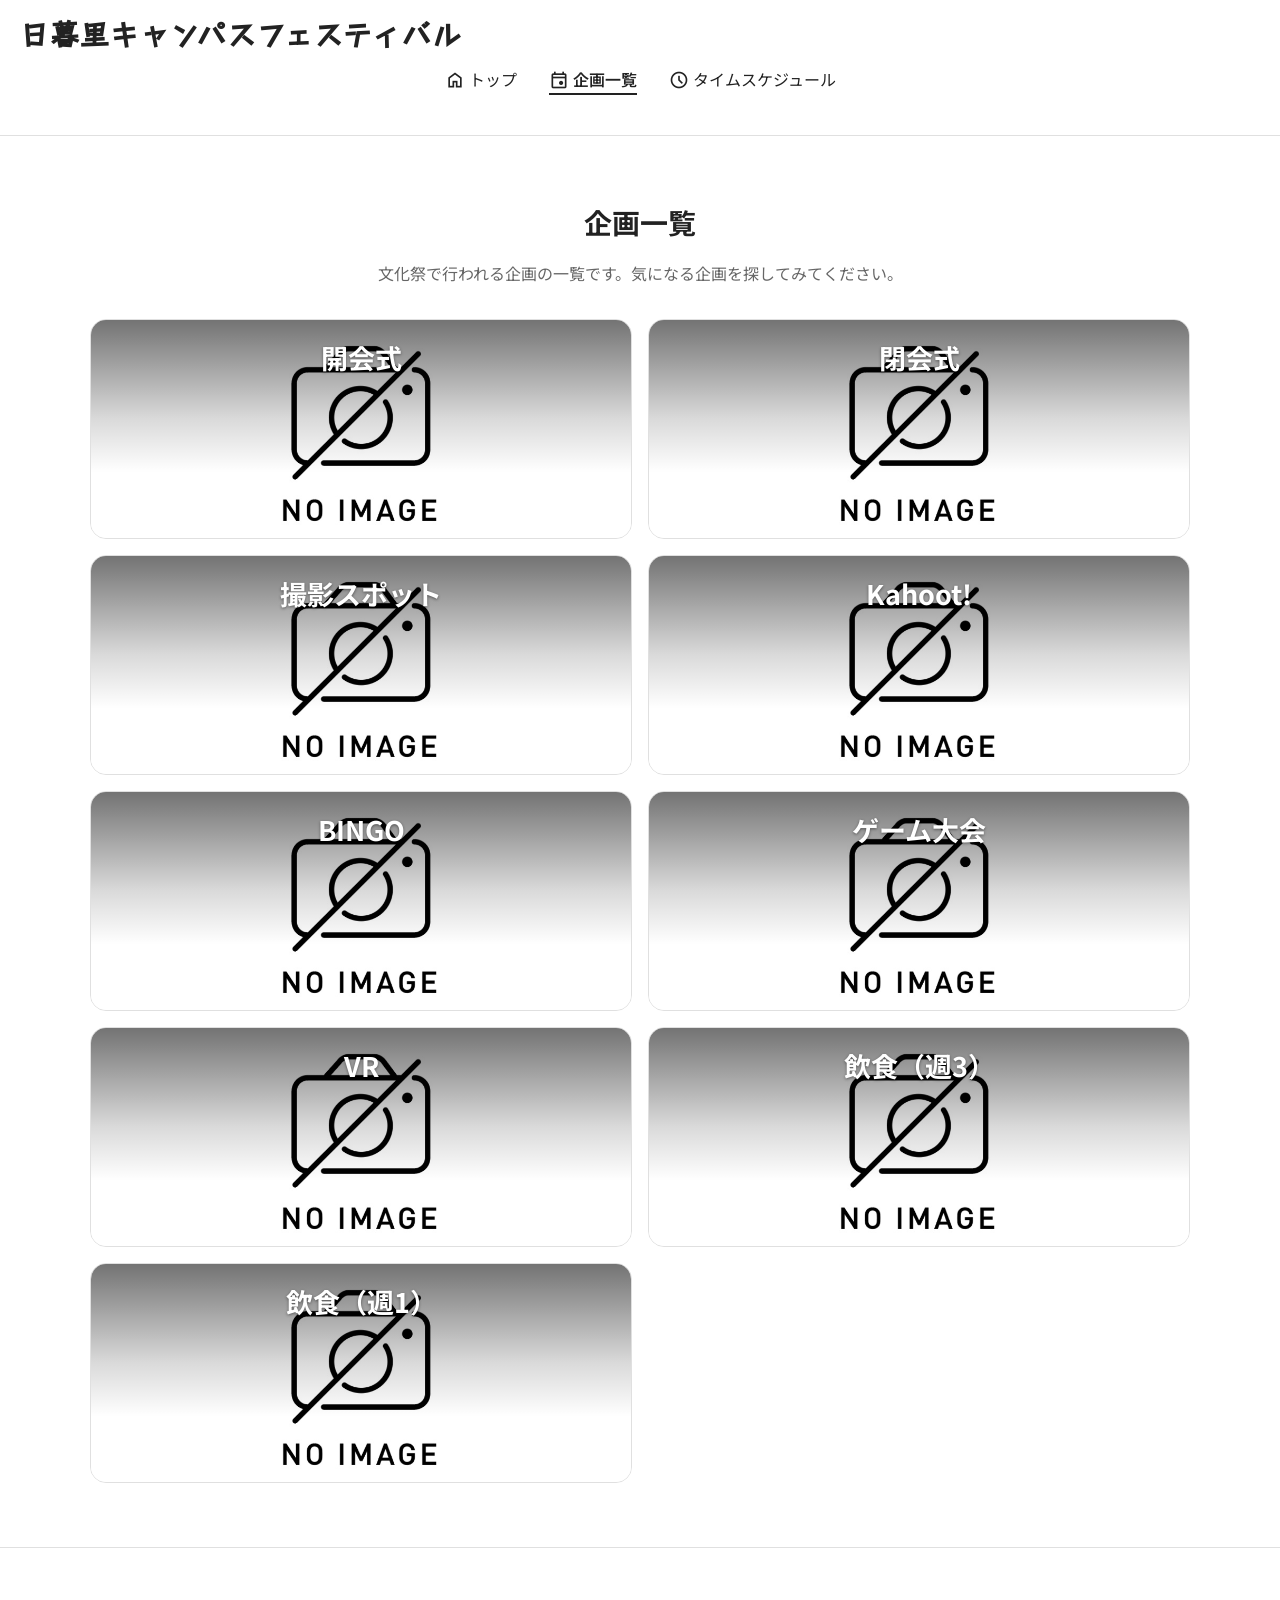
==== pages/events.html @ 0c8ac1d8 "ホーム画面の仮完成（再）" ====
<!DOCTYPE html>
<html lang="ja">
<head>
  <meta charset="UTF-8">
  <meta name="viewport" content="width=device-width, initial-scale=1.0">
  <title>企画一覧 | 日暮里キャンパスフェスティバル</title>
  <!--
    【パスについて】
    このファイルは pages/ フォルダの中にあるので、
    CSS や JS、トップページへのリンクは「ひとつ上」を指す ../ を付けます。
    例: ../css/style.css  →  フォルダを1つ上がって css/style.css を読む
  -->
  <!-- フォント（Google Fonts） -->
  <link rel="preconnect" href="https://fonts.googleapis.com">
  <link rel="preconnect" href="https://fonts.gstatic.com" crossorigin>
  <link href="https://fonts.googleapis.com/css2?family=Noto+Sans+JP:wght@100..900&family=Stick&display=swap" rel="stylesheet">
  <link href="https://fonts.googleapis.com/css2?family=Material+Symbols+Outlined:opsz,wght,FILL,GRAD@24,400,0,0&display=swap" rel="stylesheet">
  <link rel="stylesheet" href="../css/style.css">
</head>
<body>

  <!-- ========================================
       Header（各ページ共通のナビ）
       ======================================== -->
  <header class="site-header" id="header">
    <div class="container header-inner">
      <h1 class="site-title"><a href="../index.html">日暮里キャンパスフェスティバル</a></h1>

      <!--
        【ナビの書き方】
        ・pages/ 内のページ同士は「ファイル名だけ」でOK（例: timetable.html）
        ・トップへ戻るときは ../index.html
      -->
      <nav class="site-nav" aria-label="メインメニュー">
        <ul class="nav-list">
          <li>
            <a href="../index.html">
              <span class="material-symbols-outlined" aria-hidden="true">home</span>
              トップ
            </a>
          </li>
          <li>
            <a href="events.html" aria-current="page">
              <span class="material-symbols-outlined" aria-hidden="true">event</span>
              企画一覧
            </a>
          </li>
          <li>
            <a href="timetable.html">
              <span class="material-symbols-outlined" aria-hidden="true">schedule</span>
              タイムスケジュール
            </a>
          </li>
        </ul>
      </nav>
    </div>
  </header>

  <main>

    <!-- ========================================
         企画一覧ページ
         このページの内容を編集すれば一覧が更新されます
         ======================================== -->
    <section class="section events" id="events" aria-labelledby="events-heading">
      <div class="container">
        <h2 id="events-heading">企画一覧</h2>
        <p>文化祭で行われる企画の一覧です。気になる企画を探してみてください。</p>

        <!--
          ========================================
          【企画一覧の書き方（ここを編集）】
          ========================================
          1. 下の「企画カード」1つ分（<li>...</li>）をコピーする
          2. コピーしたブロックを </ul> の手前に貼り付ける
          3. 中の文字だけ書き換える

          書き換え項目の意味:
          ・企画名 …… 例: 3年A組カフェ
          ・カテゴリ …… 例: 模擬店 / 展示 / ステージ / 体験
          ・場所 …… 例: 体育館 / 1年A組教室 / 中庭
          ・紹介文 …… 1〜2行で企画の説明

          ヒント:
          ・不要な企画カードは、その <li>...</li> ごと削除してOK
          ・サンプルのまま残しても、あとから差し替えできます
          ========================================
        -->
        <ul class="event-list">

          <li>
            <a class="event-card-link" href="events/kaikaisiki.html"><article class="event-card">
              <img class="event-card-image" src="../images/kaikaisiki.jpg" alt="" aria-hidden="true">
              <div class="event-card-body">
                <h3 class="event-name">開会式</h3>
              </div>
            </article></a>
          </li>

          <li>
            <a class="event-card-link" href="events/heikaisiki.html"><article class="event-card">
              <img class="event-card-image" src="../images/heikaisiki.jpg" alt="" aria-hidden="true">
              <div class="event-card-body">
                <h3 class="event-name">閉会式</h3>
              </div>
            </article></a>
          </li>

          <li>
            <a class="event-card-link" href="events/satueisupotto.html"><article class="event-card">
              <img class="event-card-image" src="../images/satueisupotto.jpg" alt="" aria-hidden="true">
              <div class="event-card-body">
                <h3 class="event-name">撮影スポット</h3>
              </div>
            </article></a>
          </li>

          <li>
            <a class="event-card-link" href="events/kahoot.html"><article class="event-card">
              <img class="event-card-image" src="../images/kahoot.jpg" alt="" aria-hidden="true">
              <div class="event-card-body">
                <h3 class="event-name">Kahoot!</h3>
              </div>
            </article></a>
          </li>

          <li>
            <a class="event-card-link" href="events/bingo.html"><article class="event-card">
              <img class="event-card-image" src="../images/BINGO.jpg" alt="" aria-hidden="true">
              <div class="event-card-body">
                <h3 class="event-name">BINGO</h3>
              </div>
            </article></a>
          </li>

          <li>
            <a class="event-card-link" href="events/game.html"><article class="event-card">
              <img class="event-card-image" src="../images/game.jpg" alt="" aria-hidden="true">
              <div class="event-card-body">
                <h3 class="event-name">ゲーム大会</h3>
              </div>
            </article></a>
          </li>

          <li>
            <a class="event-card-link" href="events/vr.html"><article class="event-card">
              <img class="event-card-image" src="../images/VR.jpg" alt="" aria-hidden="true">
              <div class="event-card-body">
                <h3 class="event-name">VR</h3>
              </div>
            </article></a>
          </li>

          <li>
            <a class="event-card-link" href="events/food_3.html"><article class="event-card">
              <img class="event-card-image" src="../images/food_3.jpg" alt="" aria-hidden="true">
              <div class="event-card-body">
                <h3 class="event-name">飲食（週3）</h3>
              </div>
            </article></a>
          </li>

          <li>
            <a class="event-card-link" href="events/food_1.html"><article class="event-card">
              <img class="event-card-image" src="../images/food_1.jpg" alt="" aria-hidden="true">
              <div class="event-card-body">
                <h3 class="event-name">飲食（週1）</h3>
              </div>
            </article></a>
          </li>

        </ul>
      </div>
    </section>

  </main>

  <footer class="site-footer" id="footer">
    <div class="container">
    </div>
  </footer>

  <script src="../js/script.js"></script>
</body>
</html>
---- css/style.css ----
/* ========================================
   文化祭 Webサイト - スタイルシート
   -----------------------------------------
   【このファイルの読み方（超初心者向け）】

   ・HTML = 中身（見出し・文章・リスト）
   ・CSS  = 見た目と配置（色・大きさ・余白・並び方）

   よく触る場所はこの3つだけ覚えればOKです。
   1. :root …… 色や余白の「共通設定」（ここを変えると全体が変わりやすい）
   2. text-align / margin / padding …… 文字や箱の位置・余白
   3. display: flex / grid …… メニューやカードの並べ方

   【配置でよく使う言葉】
   ・text-align: left / center / right
     → 文字を左・中央・右に寄せる
   ・margin …… 箱の外側の空き
   ・padding …… 箱の内側の空き
   ・margin-inline: auto …… 左右の空きを自動にして中央寄せ
   ・gap …… flex / grid の「要素と要素の間」の空き

   【値の単位の目安】
   ・px …… 固定サイズ（例: 16px）
   ・rem …… 基本文字サイズ基準（例: 1rem ≒ 16px）。画面全体の調整に向く
   ・% …… 親要素に対する割合
   ======================================== */


/* ----------------------------------------
   カスタムプロパティ（色・余白など）
   -----------------------------------------
   【ここがテーマの司令塔】
   下の --名前: 値; を変えると、サイト全体の雰囲気をまとめて変えられます。

   例:
   ・文字色を濃くしたい → --color-text を変更
   ・余白を広くしたい   → --spacing-md や --spacing-lg を大きく
   ・コンテンツ幅を広げたい → --content-width を 1100px などに変更
   ---------------------------------------- */
:root {
  /* 色（#のあとは RGB を16進数で指定） */
  --color-text: #222222;       /* 本文・見出しの基本色 */
  --color-background: #ffffff; /* ページ全体の背景色 */
  --color-muted: #666666;      /* 補足文など、少し薄く見せたい色 */
  --color-border: #e0e0e0;     /* 線・枠線の色 */
  --color-link-hover: #4fc3f7; /* リンクにマウスを乗せたときの水色 */

  /* アンビエント・グラデーション（Access 背景）
     原色はアクセント。実際の背景は白寄せで可読性を優先 */
  --grad-blue: #2563eb;
  --grad-cyan: #06b6d4;
  --grad-violet: #8b5cf6;
  /* soft 系は原色を白に混ぜた色（約20%相当＝以前の約2倍の濃さ） */
  --grad-soft-blue: #c9d9fb;   /* blue 寄り */
  --grad-soft-cyan: #c2eef6;   /* cyan 寄り */
  --grad-soft-violet: #d9ccfb; /* violet 寄り */
  --grad-soft-white: #f4f7fb;
  --ambient-duration: 18s;     /* 1周の目安（15〜20秒） */
  /* Access / 企画一覧見出し帯で共通の流れるグラデ */
  --ambient-gradient-image: linear-gradient(
    125deg,
    var(--grad-soft-blue) 0%,
    var(--grad-soft-white) 18%,
    var(--grad-soft-cyan) 36%,
    var(--grad-soft-white) 52%,
    var(--grad-soft-violet) 70%,
    var(--grad-soft-white) 86%,
    var(--grad-soft-blue) 100%
  );

  /* 余白・レイアウト（小さい → 大きい） */
  --spacing-xs: 0.5rem;  /* ごく狭い隙間 */
  --spacing-sm: 1rem;    /* 小さめの余白 */
  --spacing-md: 2rem;    /* 普通の余白 */
  --spacing-lg: 4rem;    /* セクション同士など大きめの余白 */
  --content-width: 960px; /* 本文エリアの最大幅 */
}


/* ----------------------------------------
   ベーススタイル
   ページ全体の基本設定
   ---------------------------------------- */

/*
  box-sizing: border-box
  → width / height の計算に padding と border を含める設定。
    初心者のうちは「このままでOK」で大丈夫です。
*/
*,
*::before,
*::after {
  box-sizing: border-box;
}

body {
  margin: 0; /* ブラウザ標準の外側余白を消す */
  font-family: "Noto Sans JP", sans-serif; /* Google Fonts で読み込み */
  font-size: 16px;         /* 基本の文字サイズ */
  line-height: 1.6;        /* 行間。大きくすると読みやすい */
  color: var(--color-text);
  background-color: #ffffff;
  min-height: 100vh;
  overflow-x: clip; /* 横スクロール防止（3Dカルーセルのはみ出し対策） */
}

html {
  overflow-x: clip;
}

img {
  max-width: 100%; /* 画像が画面からはみ出さないようにする */
  height: auto;
  display: block;
}

a {
  color: inherit; /* リンク色を周囲の文字色に合わせる */
}

/* リンクにマウスを乗せたとき → 水色に変色 */
a:hover {
  color: var(--color-link-hover);
}


/* ----------------------------------------
   レイアウト共通
   コンテナ・セクションの土台
   -----------------------------------------
   【文字や箱を中央に置きたいとき】
   ・文字だけ中央 → text-align: center;
   ・箱そのものを中央 → margin-inline: auto;（.container がこの方式）
   ---------------------------------------- */

/*
  .container
  → 中身を左右中央にまとめ、読みやすい幅にする共通ラッパー。
    HTML側では <div class="container"> ... </div> で使います。
*/
.container {
  /* 画面幅が狭いときは左右に余白、広いときは最大幅までに制限 */
  width: min(100% - 2rem, var(--content-width));
  margin-inline: auto; /* 左右自動余白 = 水平方向の中央寄せ */
}

/*
  .section
  → Hero / Events / Access など、ページのまとまりごとの上下余白。
    余白を広げたい → padding-block を大きくする
    余白を狭めたい → var(--spacing-md) などに変える
*/
.section {
  padding-block: var(--spacing-lg); /* 上下の内側余白 */
}

/* セクション見出し */
.section h2 {
  margin-top: 0;
  margin-bottom: var(--spacing-sm); /* 見出しと本文の間 */
  font-size: 1.5rem;
  /* 中央寄せしたい場合の例（必要なら下のコメントを外す）:
  text-align: center;
  */
}

/* セクション本文 */
.section p {
  margin: 0;
  color: var(--color-muted);
  /* 中央寄せしたい場合の例:
  text-align: center;
  */
}


/* ----------------------------------------
   Header / ナビ（タブ）
   -----------------------------------------
   【Flexbox（フレックスボックス）超入門】
   display: flex にすると、中の要素を横並びなどで自在に配置できます。

   よく使う指定:
   ・justify-content …… 横方向の並べ方
     - flex-start     : 左寄せ
     - center         : 中央
     - space-between  : 両端に分けて配置（今のヘッダー）
     - flex-end       : 右寄せ
   ・align-items …… 縦方向の揃え
     - stretch（初期） / center / flex-start / flex-end
   ・gap …… 要素同士の間隔
   ・flex-wrap: wrap …… 画面が狭いとき折り返す
   ---------------------------------------- */
.site-header {
  /* 枠に隠れないよう上へ余白、背景も下へ伸ばす */
  padding-top: 4mm;
  padding-left: 4mm;
  padding-right: 4mm;
  padding-bottom: calc(var(--spacing-sm) + 6mm);
  border-bottom: 1px solid var(--color-border);
  background-color: #ffffff;
  font-family: "Noto Sans JP", sans-serif;
}

/*
  .header-inner
  → サイト名はできるだけ左上、ナビは中央
*/
.site-header > .container.header-inner {
  /* 通常の container 中央寄せを解除して左端まで使う */
  width: 100%;
  max-width: none;
  margin-inline: 0;
  padding-inline: 0.25rem;
}

.header-inner {
  display: flex;
  flex-direction: column; /* 上にタイトル、下にナビ */
  flex-wrap: wrap;
  align-items: stretch;
  justify-content: flex-start;
  gap: var(--spacing-sm);
  text-align: left;
}

.site-title {
  margin: 0;
  font-size: 1.875rem; /* 元の 1.25rem の約1.5倍 */
  text-align: left;
  align-self: flex-start; /* できるだけ左上 */
  line-height: 1.2;
  font-family: "Stick", "Noto Sans JP", sans-serif;
}

/* サイト名（リンクなし） */
.site-title a {
  text-decoration: none;
}

/* 今見ているページのナビ（目印） */
.nav-list a[aria-current="page"] {
  border-bottom-color: var(--color-text);
  font-weight: 600;
  
}

/*
  .nav-list
  → メニュー項目を横一列に並べる。
    間隔を広げたい → gap を大きく
    中央にまとめたい → justify-content: center; を追加
*/
.site-nav {
  align-self: center; /* ナビは中央のまま */
  width: 100%;
}

.nav-list {
  display: flex;
  flex-wrap: wrap;
  justify-content: center; /* トップ・企画一覧などを中央に */
  gap: var(--spacing-md); /* メニュー同士の間隔（約2倍） */
  margin: 0;
  padding: 0;
  list-style: none; /* 箇条書きの点（・）を消す */
}

.nav-list a {
  display: inline-flex;
  align-items: center;
  gap: 0.25rem; /* アイコンと文字の間 */
  text-decoration: none;
  border-bottom: 2px solid transparent; /* ホバー用の下線スペースを確保 */
}

/* Material Symbols（ナビ横のアイコン） */
.nav-list .material-symbols-outlined {
  font-size: 1.25em;
  font-variation-settings: "FILL" 0, "wght" 400, "GRAD" 0, "opsz" 24;
  line-height: 1;
}

/* マウスを乗せたときの目印（文字・アイコン・下線を水色に） */
.nav-list a:hover {
  color: var(--color-link-hover);
  border-bottom-color: var(--color-link-hover);
}


/* ----------------------------------------
   Hero
   -----------------------------------------
   【よくあるカスタム例】
   ・背景色を付ける     → background-color: #f5f5f5;
   ・文字を中央寄せ     → text-align: center;
   ・上下の余白を変える → padding-block: 6rem;
   ・背景画像を入れる例:
     background-image: url("../images/hero.jpg");
     background-size: cover;
     background-position: center;
   ---------------------------------------- */
.hero {
  text-align: center; /* Topic など見出し・本文を中央揃え */
}


/* ----------------------------------------
   News
   ---------------------------------------- */
.news {
  /* お知らせリストのスタイルは今後追加 */
}


/* ----------------------------------------
   About
   ---------------------------------------- */
.about {
  /* 概要・テーマ紹介のスタイルは今後追加 */
}


/* ----------------------------------------
   企画一覧 / イベント欄（events）
   -----------------------------------------
   HTML の .event-list 内の <li> をコピーすれば件数を増やせます。

   【Grid（グリッド）超入門】
   display: grid は「カードをマス目状に並べる」のが得意です。

   よく使う指定:
   ・gap …… カード同士の間隔
   ・grid-template-columns …… 列の作り方
     例1) 1列のまま:     今の設定（指定なし = 1列）
     例2) 2列にする:     grid-template-columns: 1fr 1fr;
     例3) 自動で列増減:
       grid-template-columns: repeat(auto-fit, minmax(240px, 1fr));
       （画面が広いと複数列、狭いと1列）

   ※ 1fr は「残りスペースを等分する」単位です。
   ---------------------------------------- */
.events {
  text-align: center;
}

/*
  トップ（カルーセルあり）:
  ヘッダー下〜写真上の白背景の中心に「企画一覧」を置く
*/
.events:has(.event-carousel) {
  padding-top: 0;
}

.events .event-carousel {
  margin-top: 0;
}

/* カルーセル用コンテナを画面幅いっぱいに（100vw は使わない） */
.events > .container:has(> .event-carousel) {
  width: 100%;
  max-width: none;
  margin-inline: 0;
  padding-inline: 0;
}

/* ----------------------------------------
   企画一覧見出し帯
   ・白四角の左右端に、横に伸ばした斜め三角形
   ・色は Access と同じアンビエント・グラデーション
   ---------------------------------------- */
.events-heading-band {
  position: relative;
  isolation: isolate;
  overflow: hidden;
  padding-block: var(--spacing-md); /* 文字拡大に合わせて余白を抑制 */
  text-align: center;
  background-color: #ffffff;
}

.events-heading-band h2 {
  position: relative;
  z-index: 1;
  margin: 0;
  font-size: 2.25rem; /* 3rem の 0.75 倍（余白は維持） */
  line-height: 1.2;
  font-family: "Stick", "Noto Sans JP", sans-serif;
}

/* 左右の斜め三角形（横方向に長め） */
.events-heading-band::before,
.events-heading-band::after {
  content: "";
  position: absolute;
  top: 0;
  bottom: 0;
  width: min(52vw, 460px); /* 横に伸ばした三角形の幅 */
  z-index: 0;
  pointer-events: none;
  background-color: var(--grad-soft-white);
  background-image: var(--ambient-gradient-image);
  background-size: 280% 280%;
  background-repeat: no-repeat;
  animation: ambient-gradient-flow var(--ambient-duration) ease infinite;
}

/* 左: 上辺が長く、右下へ斜めに落ちる三角形 */
.events-heading-band::before {
  left: 0;
  clip-path: polygon(0 0, 100% 0, 0 100%);
}

/* 右: 左右対称 */
.events-heading-band::after {
  right: 0;
  clip-path: polygon(100% 0, 0 0, 100% 100%);
}

.event-list {
  margin: var(--spacing-md) 0 0; /* 上に余白 / 左右下は 0 */
  padding: 0;
  list-style: none;
  display: grid;
  gap: var(--spacing-sm); /* カードとカードの間 */
}

/* 企画一覧ページのみ横2列（カルーセル内の .event-list は除外） */
.events > .container > .event-list {
  grid-template-columns: 1fr 1fr;
}

/* ----------------------------------------
   イベント・カルーセル（トップ用）※仮実装
   ・正面の後ろを中心にした円型 3D 配置
   ・7秒に1回、円を回転して次の企画を正面へ
   ・正面カードは is-active で拡大
   ・背景は images/class.jpg
   ---------------------------------------- */
.event-carousel {
  --carousel-card: 330px; /* 正方形を1.5倍（元220px） */
  position: relative;
  /* 親を全幅化したうえで 100% にする（100vw だとスクロールバー分はみ出す） */
  width: 100%;
  max-width: 100%;
  height: min(600px, 95vw);
  perspective: 1800px;
  perspective-origin: 50% 45%;
  overflow: hidden;
  display: flex;
  align-items: center;
  justify-content: center;
  isolation: isolate;
  touch-action: pan-y;
  user-select: none;

  /* カルーセル領域の背景写真 */
  background-color: var(--grad-soft-white);
  background-image: url("../images/class.jpg");
  background-size: cover;
  background-position: center;
  background-repeat: no-repeat;
}

/*
  薄いグレー系グラデーション（写真の上）
  ・少しだけ落ち着かせつつ、カードの視認性も確保
*/
.event-carousel::before {
  content: "";
  position: absolute;
  inset: 0;
  z-index: 0;
  pointer-events: none;
  background: linear-gradient(
    160deg,
    rgba(100, 116, 139, 0.22) 0%,
    rgba(148, 163, 184, 0.12) 40%,
    rgba(71, 85, 105, 0.2) 100%
  );
}

.event-carousel > * {
  position: relative;
  z-index: 1;
}

.event-carousel .event-list {
  position: relative;
  width: var(--carousel-card);
  height: var(--carousel-card);
  margin: 0;
  padding: 0;
  list-style: none;
  transform-style: preserve-3d;
  transform: translateZ(0);
}

.event-carousel .event-list > li {
  position: absolute;
  top: 0;
  left: 0;
  width: var(--carousel-card);
  height: var(--carousel-card);
  margin: 0;
  transform-style: preserve-3d;
  -webkit-backface-visibility: hidden;
  backface-visibility: hidden;
}

.event-carousel .event-card-link {
  display: block;
  width: 100%;
  height: 100%;
  -webkit-backface-visibility: hidden;
  backface-visibility: hidden;
}

.event-carousel .event-card {
  box-sizing: border-box;
  position: relative;
  width: 100%;
  height: 100%;
  aspect-ratio: 1 / 1;
  display: flex;
  flex-direction: column;
  justify-content: flex-start;
  align-items: stretch;
  text-align: center;
  overflow: hidden;
  border: none;
  border-radius: 16px;
  background-color: #ffffff;
  transition: transform 0.35s ease, box-shadow 0.35s ease;
  transform-origin: center center;
  -webkit-backface-visibility: hidden;
  backface-visibility: hidden;
  padding: 0;
  /* 背景写真の上でも輪郭が分かるよう、影を強めに */
  box-shadow:
    0 4px 8px rgba(0, 0, 0, 0.18),
    0 14px 36px rgba(0, 0, 0, 0.32),
    0 0 0 1px rgba(0, 0, 0, 0.08);
}

/* 正面カード */
.event-carousel .event-card.is-active {
  transform: scale(1.28);
  z-index: 2;
  box-shadow:
    0 8px 16px rgba(0, 0, 0, 0.22),
    0 24px 56px rgba(0, 0, 0, 0.4),
    0 0 0 1px rgba(0, 0, 0, 0.1);
}

.event-carousel .event-meta {
  justify-content: center;
}

@media (max-width: 767px) {
  .event-carousel {
    --carousel-card: 240px; /* 元160pxの1.5倍 */
    height: min(480px, 95vw);
    perspective: 1200px;
  }
}

/* 企画カードへのリンク（一覧・カルーセル共通） */
.event-card-link {
  display: block;
  color: inherit;
  text-decoration: none;
}

.event-card-link:hover .event-card {
  box-shadow: 0 8px 24px rgba(0, 0, 0, 0.16);
}

.event-card-link:hover {
  color: inherit; /* リンク全体の水色化を防ぐ */
}

/* 企画詳細ページ */
.event-detail {
  text-align: left;
}

.event-detail-back {
  margin: 0 0 var(--spacing-sm);
}

.event-detail-back a {
  text-decoration: underline;
}

.event-detail-place {
  margin: 0 0 var(--spacing-md);
  color: var(--color-muted);
}

/* 画像（左）+ 説明（右） */
.event-detail-main {
  display: flex;
  flex-wrap: wrap;
  align-items: flex-start;
  gap: var(--spacing-md);
}

.event-detail-image {
  flex: 0 0 auto;
  width: min(100%, 360px);
  aspect-ratio: 1 / 1;
  object-fit: cover;
  border-radius: 16px;
  margin: 0;
}

.event-detail-body {
  flex: 1 1 240px;
  min-width: 0;
}

.event-detail-body p {
  margin: 0 0 var(--spacing-sm);
  color: var(--color-text);
}

@media (max-width: 767px) {
  .event-detail-main {
    flex-direction: column;
  }

  .event-detail-image {
    width: min(100%, 520px);
  }
}

/* 企画カード1件分 */
.event-card {
  position: relative;
  overflow: hidden;
  padding: 0;
  border: 1px solid var(--color-border);
  border-radius: 16px; /* 角を丸く */
  min-height: 220px;
  display: flex;
  flex-direction: column;
  justify-content: flex-start; /* 文字は上から */
}

/* カード全面の画像 */
.event-card-image {
  position: absolute;
  inset: 0;
  width: 100%;
  height: 100%;
  object-fit: cover;
  display: block;
  z-index: 0;
}

/* 画像の上に薄いグラデーション（文字の可読性用） */
.event-card::after {
  content: "";
  position: absolute;
  inset: 0;
  z-index: 1;
  pointer-events: none;
  background: linear-gradient(
    to bottom,
    rgba(0, 0, 0, 0.55) 0%,
    rgba(0, 0, 0, 0.15) 45%,
    rgba(0, 0, 0, 0) 70%
  );
}

/* 企画名・場所（画像の上・上部） */
.event-card-body {
  position: relative;
  z-index: 2;
  padding: var(--spacing-sm);
  color: #ffffff;
  text-shadow: 0 1px 3px rgba(0, 0, 0, 0.45);
}

.event-name {
  margin: 0 0 var(--spacing-xs);
  font-size: 1.6875rem; /* 元の1.5倍 */
  color: inherit;
}

/*
  カテゴリと場所を横並びにする（Flex）
  ・縦並びにしたい → flex-direction: column;
  ・右寄せしたい   → justify-content: flex-end;
*/
.event-meta {
  margin: 0 0 var(--spacing-xs);
  display: flex;
  flex-wrap: wrap;
  gap: var(--spacing-sm);
  font-size: 1.3125rem; /* 元の1.5倍（場所・カテゴリ） */
  color: inherit;
}

.event-card-body .event-meta {
  color: inherit;
}

.event-desc {
  margin: 0;
}


/* ----------------------------------------
   タイムスケジュール（timetable）
   -----------------------------------------
   HTML の表（.timetable-table）内を編集すれば内容が変わります。

   【表の文字配置】
   ・text-align: left / center / right …… セル内の左右位置
   ・vertical-align: top / middle / bottom …… セル内の上下位置
   ---------------------------------------- */
.timetable {
  /* スケジュール全体の装飾は今後追加 */
}

.timetable-day {
  margin: var(--spacing-md) 0 var(--spacing-sm);
  font-size: 1.125rem;
}

/* 画面が狭くても表を横スクロールできるようにする */
.table-wrap {
  overflow-x: auto;
}

.timetable-table {
  width: 100%;
  border-collapse: collapse; /* セルの枠線を重ねてきれいに見せる */
  min-width: 480px; /* 狭い画面でも列がつぶれにくくする */
}

.timetable-table th,
.timetable-table td {
  padding: var(--spacing-xs) var(--spacing-sm);
  border: 1px solid var(--color-border);
  text-align: left;      /* 左右: 左寄せ（center / right に変更可） */
  vertical-align: top;   /* 上下: 上寄せ（middle などに変更可） */
}

.timetable-table th {
  background-color: #ffffff;
  font-weight: 600;
}


/* ----------------------------------------
   Access
   ・青・水色・紫のアンビエント・グラデーション背景
   ---------------------------------------- */
.access {
  position: relative;
  isolation: isolate;
  overflow: hidden;
  text-align: center;
  font-family: "Noto Sans JP", sans-serif;

  background-color: var(--grad-soft-white);
  background-image: var(--ambient-gradient-image);
  background-size: 280% 280%;
  background-repeat: no-repeat;
  animation: ambient-gradient-flow var(--ambient-duration) ease infinite;
}

/* 文字・地図の視認性用の薄い白ベール */
.access::before {
  content: "";
  position: absolute;
  inset: 0;
  z-index: 0;
  pointer-events: none;
  background: linear-gradient(
    to bottom,
    rgba(255, 255, 255, 0.22),
    rgba(255, 255, 255, 0.1) 40%,
    rgba(255, 255, 255, 0.22)
  );
}

.access > * {
  position: relative;
  z-index: 1;
}

@keyframes ambient-gradient-flow {
  0% {
    background-position: 0% 40%;
  }
  50% {
    background-position: 100% 60%;
  }
  100% {
    background-position: 0% 40%;
  }
}

@media (prefers-reduced-motion: reduce) {
  .access,
  .events-heading-band::before,
  .events-heading-band::after {
    animation: none;
    background-position: 40% 50%;
  }
}

.access .access-name {
  margin: 0 0 0.25rem;
  font-weight: 700;
  color: var(--color-text);
}

.access-address,
.access-transit {
  margin: 0;
  color: var(--color-muted);
}

.access-transit {
  margin-top: 0.25rem;
}

.access-map {
  margin-top: var(--spacing-md);
  overflow: hidden;
  border-radius: 12px;
  border: 1px solid var(--color-border);
}

.access-map iframe {
  display: block;
  width: 100%;
  max-width: 100%;
}


/* ----------------------------------------
   FAQ
   ---------------------------------------- */
.faq {
  /* アコーディオン等のスタイルは今後追加 */
}


/* ----------------------------------------
   Footer
   -----------------------------------------
   文字を中央にしたい例:
   .site-footer { text-align: center; }
   ---------------------------------------- */
.site-footer {
  padding-block: var(--spacing-md);
  border-top: 1px solid var(--color-border);
  font-size: 0.875rem;
  color: var(--color-muted);
}

.site-footer p {
  margin: 0;
}


/* ----------------------------------------
   レスポンシブ
   -----------------------------------------
   【@media の考え方】
   「画面幅が◯px以上のときだけ、中のCSSを追加で適用する」仕組みです。

   例:
   ・スマホ向けを基本にして書く
   ・タブレット以上で見出しを大きくする  → 下の 768px
   ・PCでコンテンツ幅を広げる            → 下の 1024px

   自分で追加するときの型:
   @media (min-width: 768px) {
     .hero { text-align: center; }
   }
   ---------------------------------------- */

/* タブレット以上 */
@media (min-width: 768px) {
  .section h2 {
    font-size: 1.75rem;
  }

  .events-heading-band h2 {
    font-size: 2.625rem; /* 3.5rem の 0.75 倍（余白は維持） */
  }
}

/* デスクトップ以上 */
@media (min-width: 1024px) {
  :root {
    --content-width: 1100px; /* PCでは本文エリアを少し広く */
  }
}
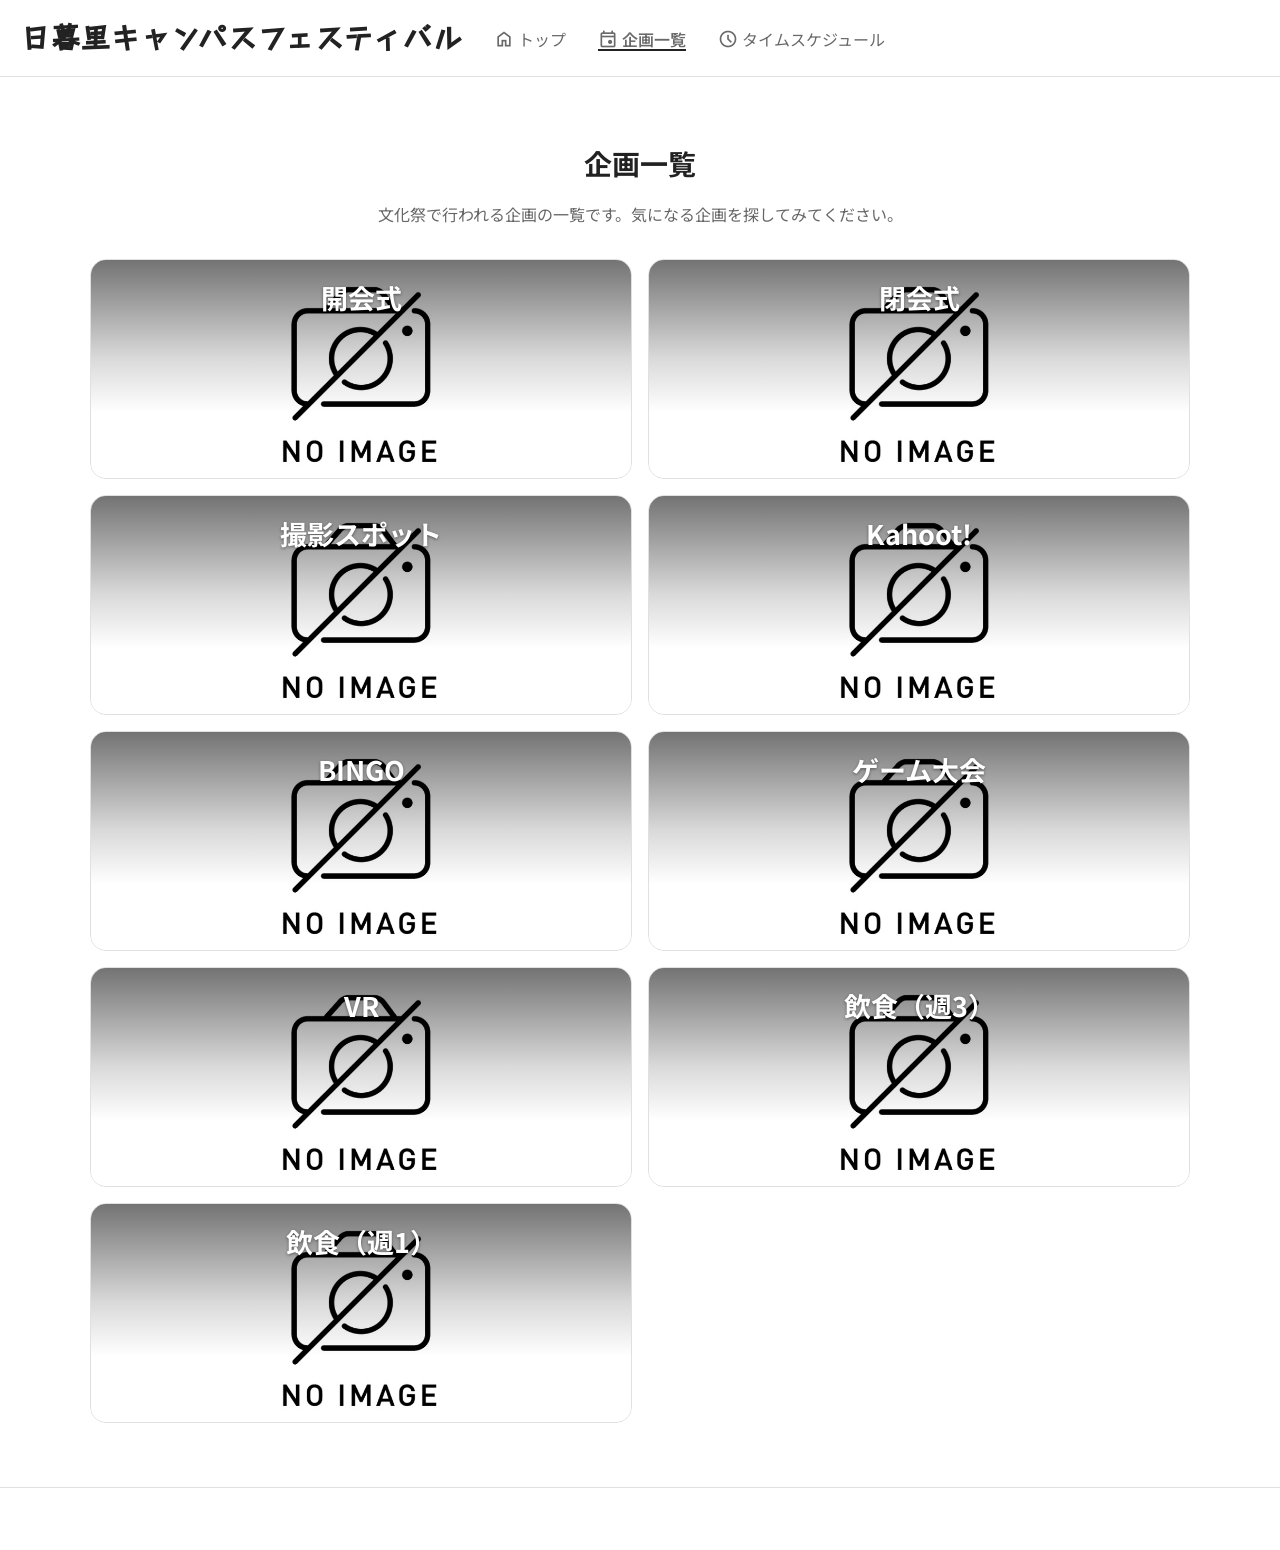
==== commit 500c0091: "ホーム画面のアニメーション" ====
--- a/pages/events.html
+++ b/pages/events.html
@@ -13,7 +13,7 @@
   <!-- フォント（Google Fonts） -->
   <link rel="preconnect" href="https://fonts.googleapis.com">
   <link rel="preconnect" href="https://fonts.gstatic.com" crossorigin>
-  <link href="https://fonts.googleapis.com/css2?family=Noto+Sans+JP:wght@100..900&family=Stick&display=swap" rel="stylesheet">
+  <link href="https://fonts.googleapis.com/css2?family=Noto+Sans+JP:wght@400;700&family=Stick&display=swap" rel="stylesheet">
   <link href="https://fonts.googleapis.com/css2?family=Material+Symbols+Outlined:opsz,wght,FILL,GRAD@24,400,0,0&display=swap" rel="stylesheet">
   <link rel="stylesheet" href="../css/style.css">
 </head>
--- a/css/style.css
+++ b/css/style.css
@@ -102,6 +102,8 @@
   background-color: #ffffff;
   min-height: 100vh;
   overflow-x: clip; /* 横スクロール防止（3Dカルーセルのはみ出し対策） */
+  /* 固定ヘッダー分の上余白（JS で実測値を入れる） */
+  padding-top: var(--header-offset, 5rem);
 }
 
 html {
@@ -192,19 +194,34 @@
    ・flex-wrap: wrap …… 画面が狭いとき折り返す
    ---------------------------------------- */
 .site-header {
-  /* 枠に隠れないよう上へ余白、背景も下へ伸ばす */
-  padding-top: 4mm;
-  padding-left: 4mm;
-  padding-right: 4mm;
-  padding-bottom: calc(var(--spacing-sm) + 6mm);
+  /* 縦スクロールしても常に上部に表示 */
+  position: fixed;
+  top: 0;
+  left: 0;
+  right: 0;
+  z-index: 100;
+  display: flex;
+  align-items: center;
+  padding-block: 1.3rem;
+  padding-inline: 1rem;
   border-bottom: 1px solid var(--color-border);
   background-color: #ffffff;
   font-family: "Noto Sans JP", sans-serif;
+  transition: background-color 0.25s ease, border-bottom-color 0.25s ease, backdrop-filter 0.25s ease;
+}
+
+/* スクロール中: 背景だけ少し透過（文字はそのまま読める） */
+.site-header.is-scrolled {
+  background-color: rgba(255, 255, 255, 0.72);
+  border-bottom-color: rgba(224, 224, 224, 0.65);
+  backdrop-filter: blur(8px);
+  -webkit-backdrop-filter: blur(8px);
 }
 
 /*
   .header-inner
-  → サイト名はできるだけ左上、ナビは中央
+  → 狭い画面: 上にタイトル・下にナビ
+  → 広い画面: タイトルの右にナビを横並び
 */
 .site-header > .container.header-inner {
   /* 通常の container 中央寄せを解除して左端まで使う */
@@ -216,51 +233,56 @@
 
 .header-inner {
   display: flex;
-  flex-direction: column; /* 上にタイトル、下にナビ */
+  flex-direction: column; /* スマホ（狭いとき）は縦 */
   flex-wrap: wrap;
-  align-items: stretch;
+  align-items: flex-start; /* 横方向は左寄せのまま */
   justify-content: flex-start;
-  gap: var(--spacing-sm);
+  gap: 0.5rem;
   text-align: left;
+  width: 100%;
 }
 
 .site-title {
   margin: 0;
   font-size: 1.875rem; /* 元の 1.25rem の約1.5倍 */
   text-align: left;
-  align-self: flex-start; /* できるだけ左上 */
-  line-height: 1.2;
+  flex-shrink: 0;
+  line-height: 1;
+  display: flex;
+  align-items: center;
   font-family: "Stick", "Noto Sans JP", sans-serif;
 }
 
 /* サイト名（リンクなし） */
 .site-title a {
   text-decoration: none;
+  line-height: 1;
+  display: inline-flex;
+  align-items: center;
 }
 
 /* 今見ているページのナビ（目印） */
 .nav-list a[aria-current="page"] {
   border-bottom-color: var(--color-text);
   font-weight: 600;
-  
 }
 
 /*
   .nav-list
   → メニュー項目を横一列に並べる。
-    間隔を広げたい → gap を大きく
-    中央にまとめたい → justify-content: center; を追加
 */
 .site-nav {
-  align-self: center; /* ナビは中央のまま */
   width: 100%;
+  display: flex;
+  align-items: center;
 }
 
 .nav-list {
   display: flex;
   flex-wrap: wrap;
-  justify-content: center; /* トップ・企画一覧などを中央に */
-  gap: var(--spacing-md); /* メニュー同士の間隔（約2倍） */
+  justify-content: flex-start;
+  align-items: center;
+  gap: var(--spacing-sm);
   margin: 0;
   padding: 0;
   list-style: none; /* 箇条書きの点（・）を消す */
@@ -272,6 +294,8 @@
   gap: 0.25rem; /* アイコンと文字の間 */
   text-decoration: none;
   border-bottom: 2px solid transparent; /* ホバー用の下線スペースを確保 */
+  line-height: 1;
+  color: #696969; /* dimgray（アイコン・文字） */
 }
 
 /* Material Symbols（ナビ横のアイコン） */
@@ -279,6 +303,31 @@
   font-size: 1.25em;
   font-variation-settings: "FILL" 0, "wght" 400, "GRAD" 0, "opsz" 24;
   line-height: 1;
+}
+
+/* タブレット以上: タイトルの右にナビ（横は左寄せ、下端をタイトル文字に合わせる） */
+@media (min-width: 768px) {
+  .header-inner {
+    flex-direction: row;
+    flex-wrap: nowrap;
+    align-items: baseline; /* タイトル文字の下（ベースライン）にナビを合わせる */
+    justify-content: flex-start; /* 横方向は元どおり左から */
+    gap: var(--spacing-md);
+  }
+
+  .site-nav {
+    width: auto;
+  }
+
+  .nav-list {
+    gap: var(--spacing-md);
+  }
+
+  .nav-list a {
+    /* 下線スペース分だけ見た目が浮くのを抑える */
+    padding-bottom: 0;
+    border-bottom-width: 2px;
+  }
 }
 
 /* マウスを乗せたときの目印（文字・アイコン・下線を水色に） */
@@ -345,75 +394,201 @@
 }
 
 /*
-  トップ（カルーセルあり）:
-  ヘッダー下〜写真上の白背景の中心に「企画一覧」を置く
+  トップ（見出し＋カルーセル一体）:
+  セクション上余白は舞台側で制御
 */
-.events:has(.event-carousel) {
+.events:has(.events-stage) {
   padding-top: 0;
-}
-
-.events .event-carousel {
-  margin-top: 0;
-}
-
-/* カルーセル用コンテナを画面幅いっぱいに（100vw は使わない） */
-.events > .container:has(> .event-carousel) {
-  width: 100%;
-  max-width: none;
-  margin-inline: 0;
-  padding-inline: 0;
-}
-
-/* ----------------------------------------
-   企画一覧見出し帯
-   ・白四角の左右端に、横に伸ばした斜め三角形
-   ・色は Access と同じアンビエント・グラデーション
-   ---------------------------------------- */
-.events-heading-band {
+  padding-bottom: 0;
+}
+
+/* ----------------------------------------
+   企画一覧ステージ（見出し＋カルーセル一体）
+   ・背景: 分割レイヤーのパララックス舞台
+   ・半透明オーバーレイで文字・カードの視認性を確保
+   ---------------------------------------- */
+.events-stage {
   position: relative;
   isolation: isolate;
   overflow: hidden;
-  padding-block: var(--spacing-md); /* 文字拡大に合わせて余白を抑制 */
+  width: 100%;
+  background-color: #1a1430; /* 青紫テーマの下地 */
+}
+
+/* ----------------------------------------
+   パララックス舞台（class_all レイヤー）
+   ---------------------------------------- */
+.parallax-scene {
+  position: absolute;
+  inset: 0;
+  z-index: 0;
+  overflow: hidden;
+  pointer-events: none;
+}
+
+.parallax-scene__world {
+  position: absolute;
+  transform-origin: center center;
+}
+
+.parallax-scene__layer {
+  position: absolute;
+  height: auto;
+  max-width: none;
+  display: block;
+  pointer-events: none;
+  user-select: none;
+  transform-origin: center center;
+  backface-visibility: hidden;
+  /* 紫縁取り（軽量・1本）※元2pxの2倍 */
+  filter: drop-shadow(0 0 4px rgba(139, 92, 246, 0.85));
+}
+
+.parallax-scene__layer.is-floating {
+  animation: parallax-layer-float var(--float-dur, 6s) ease-in-out var(--float-delay, 0s) infinite;
+}
+
+.parallax-scene__layer.is-background {
+  left: 0 !important;
+  top: 0 !important;
+  width: 100% !important;
+  height: 100%;
+  object-fit: cover;
+  filter: none;
+  animation: parallax-layer-breath var(--breath-dur, 11s) ease-in-out infinite;
+}
+
+@keyframes parallax-layer-float {
+  0%,
+  100% {
+    transform: translate3d(0, 0, 0);
+  }
+  50% {
+    transform: translate3d(0, calc(var(--float-amp, 18px) * -1), 0);
+  }
+}
+
+@keyframes parallax-layer-breath {
+  0%,
+  100% {
+    transform: scale(1);
+  }
+  50% {
+    transform: scale(1.045);
+  }
+}
+
+/* Access 同系の光（1枚だけ・負荷低め） */
+.parallax-scene__glow {
+  position: absolute;
+  inset: 0;
+  z-index: 20;
+  pointer-events: none;
+  background: linear-gradient(
+    125deg,
+    rgba(37, 99, 235, 0.2) 0%,
+    rgba(6, 182, 212, 0.1) 40%,
+    rgba(139, 92, 246, 0.22) 100%
+  );
+  background-size: 200% 200%;
+  animation: ambient-gradient-flow 22s ease infinite;
+  mix-blend-mode: soft-light;
+  opacity: 0.75;
+}
+
+.parallax-scene.is-paused .parallax-scene__layer,
+.parallax-scene.is-paused .parallax-scene__glow,
+.parallax-scene.is-paused .parallax-scene__particle {
+  animation-play-state: paused;
+}
+
+/* ぼんやりパーティクル（少量・CSS のみ） */
+.parallax-scene__particles {
+  position: absolute;
+  inset: 0;
+  z-index: 21;
+  pointer-events: none;
+  overflow: hidden;
+}
+
+.parallax-scene__particle {
+  position: absolute;
+  left: var(--p-left, 50%);
+  bottom: -8%;
+  width: var(--p-size, 10px);
+  height: var(--p-size, 10px);
+  margin-left: calc(var(--p-size, 10px) / -2);
+  border-radius: 50%;
+  background: radial-gradient(
+    circle,
+    rgba(186, 230, 253, 0.9) 0%,
+    rgba(196, 181, 253, 0.45) 45%,
+    rgba(139, 92, 246, 0) 72%
+  );
+  opacity: var(--p-opacity, 0.28);
+  filter: blur(1.5px);
+  animation: parallax-particle-rise var(--p-dur, 18s) linear var(--p-delay, 0s) infinite;
+  will-change: transform, opacity;
+}
+
+@keyframes parallax-particle-rise {
+  0% {
+    transform: translate3d(0, 0, 0) scale(0.7);
+    opacity: 0;
+  }
+  12% {
+    opacity: var(--p-opacity, 0.28);
+  }
+  70% {
+    opacity: var(--p-opacity, 0.28);
+  }
+  100% {
+    transform: translate3d(var(--p-drift, 10px), -110vh, 0) scale(1.15);
+    opacity: 0;
+  }
+}
+
+@media (prefers-reduced-motion: reduce) {
+  .parallax-scene__layer.is-floating,
+  .parallax-scene__layer.is-background,
+  .parallax-scene__glow,
+  .parallax-scene__particle {
+    animation: none !important;
+  }
+}
+
+/* 半透明オーバーレイ（全体・可読性） */
+.events-stage::before {
+  content: "";
+  position: absolute;
+  inset: 0;
+  z-index: 2;
+  pointer-events: none;
+  background: linear-gradient(
+    160deg,
+    rgba(255, 255, 255, 0.28) 0%,
+    rgba(148, 163, 184, 0.18) 45%,
+    rgba(71, 85, 105, 0.22) 100%
+  );
+}
+
+.events-stage > *:not(.parallax-scene) {
+  position: relative;
+  z-index: 3;
+}
+
+.events-stage-heading {
+  padding-block: var(--spacing-md);
   text-align: center;
-  background-color: #ffffff;
-}
-
-.events-heading-band h2 {
-  position: relative;
-  z-index: 1;
+}
+
+.events-stage-heading h2 {
   margin: 0;
-  font-size: 2.25rem; /* 3rem の 0.75 倍（余白は維持） */
+  font-size: 2.25rem;
   line-height: 1.2;
   font-family: "Stick", "Noto Sans JP", sans-serif;
-}
-
-/* 左右の斜め三角形（横方向に長め） */
-.events-heading-band::before,
-.events-heading-band::after {
-  content: "";
-  position: absolute;
-  top: 0;
-  bottom: 0;
-  width: min(52vw, 460px); /* 横に伸ばした三角形の幅 */
-  z-index: 0;
-  pointer-events: none;
-  background-color: var(--grad-soft-white);
-  background-image: var(--ambient-gradient-image);
-  background-size: 280% 280%;
-  background-repeat: no-repeat;
-  animation: ambient-gradient-flow var(--ambient-duration) ease infinite;
-}
-
-/* 左: 上辺が長く、右下へ斜めに落ちる三角形 */
-.events-heading-band::before {
-  left: 0;
-  clip-path: polygon(0 0, 100% 0, 0 100%);
-}
-
-/* 右: 左右対称 */
-.events-heading-band::after {
-  right: 0;
-  clip-path: polygon(100% 0, 0 0, 100% 100%);
+  color: var(--color-text);
+  text-shadow: 0 1px 2px rgba(255, 255, 255, 0.7);
 }
 
 .event-list {
@@ -434,12 +609,11 @@
    ・正面の後ろを中心にした円型 3D 配置
    ・7秒に1回、円を回転して次の企画を正面へ
    ・正面カードは is-active で拡大
-   ・背景は images/class.jpg
+   ・背景は親 .events-stage のレイヤー舞台を使用
    ---------------------------------------- */
 .event-carousel {
   --carousel-card: 330px; /* 正方形を1.5倍（元220px） */
   position: relative;
-  /* 親を全幅化したうえで 100% にする（100vw だとスクロールバー分はみ出す） */
   width: 100%;
   max-width: 100%;
   height: min(600px, 95vw);
@@ -452,36 +626,62 @@
   isolation: isolate;
   touch-action: pan-y;
   user-select: none;
-
-  /* カルーセル領域の背景写真 */
-  background-color: var(--grad-soft-white);
-  background-image: url("../images/class.jpg");
-  background-size: cover;
-  background-position: center;
+  /* 背景は .events-stage に統一したため、ここでは透明 */
+  background: transparent;
+}
+
+/* ----------------------------------------
+   カルーセル左右ナビ（外側向きの三角形ボタン）
+   ---------------------------------------- */
+.carousel-nav {
+  position: absolute;
+  top: 50%;
+  z-index: 5;
+  width: clamp(36px, 7vw, 56px);
+  height: clamp(64px, 14vw, 96px);
+  padding: 0;
+  border: none;
+  cursor: pointer;
+  transform: translateY(-50%);
+  background-color: rgba(255, 255, 255, 0.88);
+  background-image: var(--ambient-gradient-image);
+  background-size: 280% 280%;
   background-repeat: no-repeat;
-}
-
-/*
-  薄いグレー系グラデーション（写真の上）
-  ・少しだけ落ち着かせつつ、カードの視認性も確保
-*/
-.event-carousel::before {
-  content: "";
-  position: absolute;
-  inset: 0;
-  z-index: 0;
-  pointer-events: none;
-  background: linear-gradient(
-    160deg,
-    rgba(100, 116, 139, 0.22) 0%,
-    rgba(148, 163, 184, 0.12) 40%,
-    rgba(71, 85, 105, 0.2) 100%
-  );
-}
-
-.event-carousel > * {
-  position: relative;
-  z-index: 1;
+  animation: ambient-gradient-flow var(--ambient-duration) ease infinite;
+  box-shadow: 0 6px 20px rgba(0, 0, 0, 0.22);
+  transition: transform 0.2s ease, filter 0.2s ease, opacity 0.2s ease;
+}
+
+/* 左：外側（左向き）◀ */
+.carousel-nav--prev {
+  left: clamp(0.5rem, 2.5vw, 1.5rem);
+  clip-path: polygon(100% 0, 0 50%, 100% 100%);
+}
+
+/* 右：外側（右向き）▶ */
+.carousel-nav--next {
+  right: clamp(0.5rem, 2.5vw, 1.5rem);
+  clip-path: polygon(0 0, 100% 50%, 0 100%);
+}
+
+.carousel-nav:hover {
+  filter: brightness(1.05);
+}
+
+.carousel-nav:active {
+  transform: translateY(-50%) scale(0.94);
+}
+
+.carousel-nav:focus-visible {
+  outline: 3px solid var(--grad-blue);
+  outline-offset: 4px;
+}
+
+@media (prefers-reduced-motion: reduce) {
+  .carousel-nav {
+    animation: none;
+    background-position: 40% 50%;
+  }
 }
 
 .event-carousel .event-list {
@@ -552,6 +752,11 @@
     0 0 0 1px rgba(0, 0, 0, 0.1);
 }
 
+/* 正面カードにホバー中だけ少し上へ */
+.event-carousel .event-card-link:hover .event-card.is-active {
+  transform: scale(1.28) translateY(-14px);
+}
+
 .event-carousel .event-meta {
   justify-content: center;
 }
@@ -805,9 +1010,7 @@
 }
 
 @media (prefers-reduced-motion: reduce) {
-  .access,
-  .events-heading-band::before,
-  .events-heading-band::after {
+  .access {
     animation: none;
     background-position: 40% 50%;
   }
@@ -892,7 +1095,7 @@
     font-size: 1.75rem;
   }
 
-  .events-heading-band h2 {
+  .events-stage-heading h2 {
     font-size: 2.625rem; /* 3.5rem の 0.75 倍（余白は維持） */
   }
 }
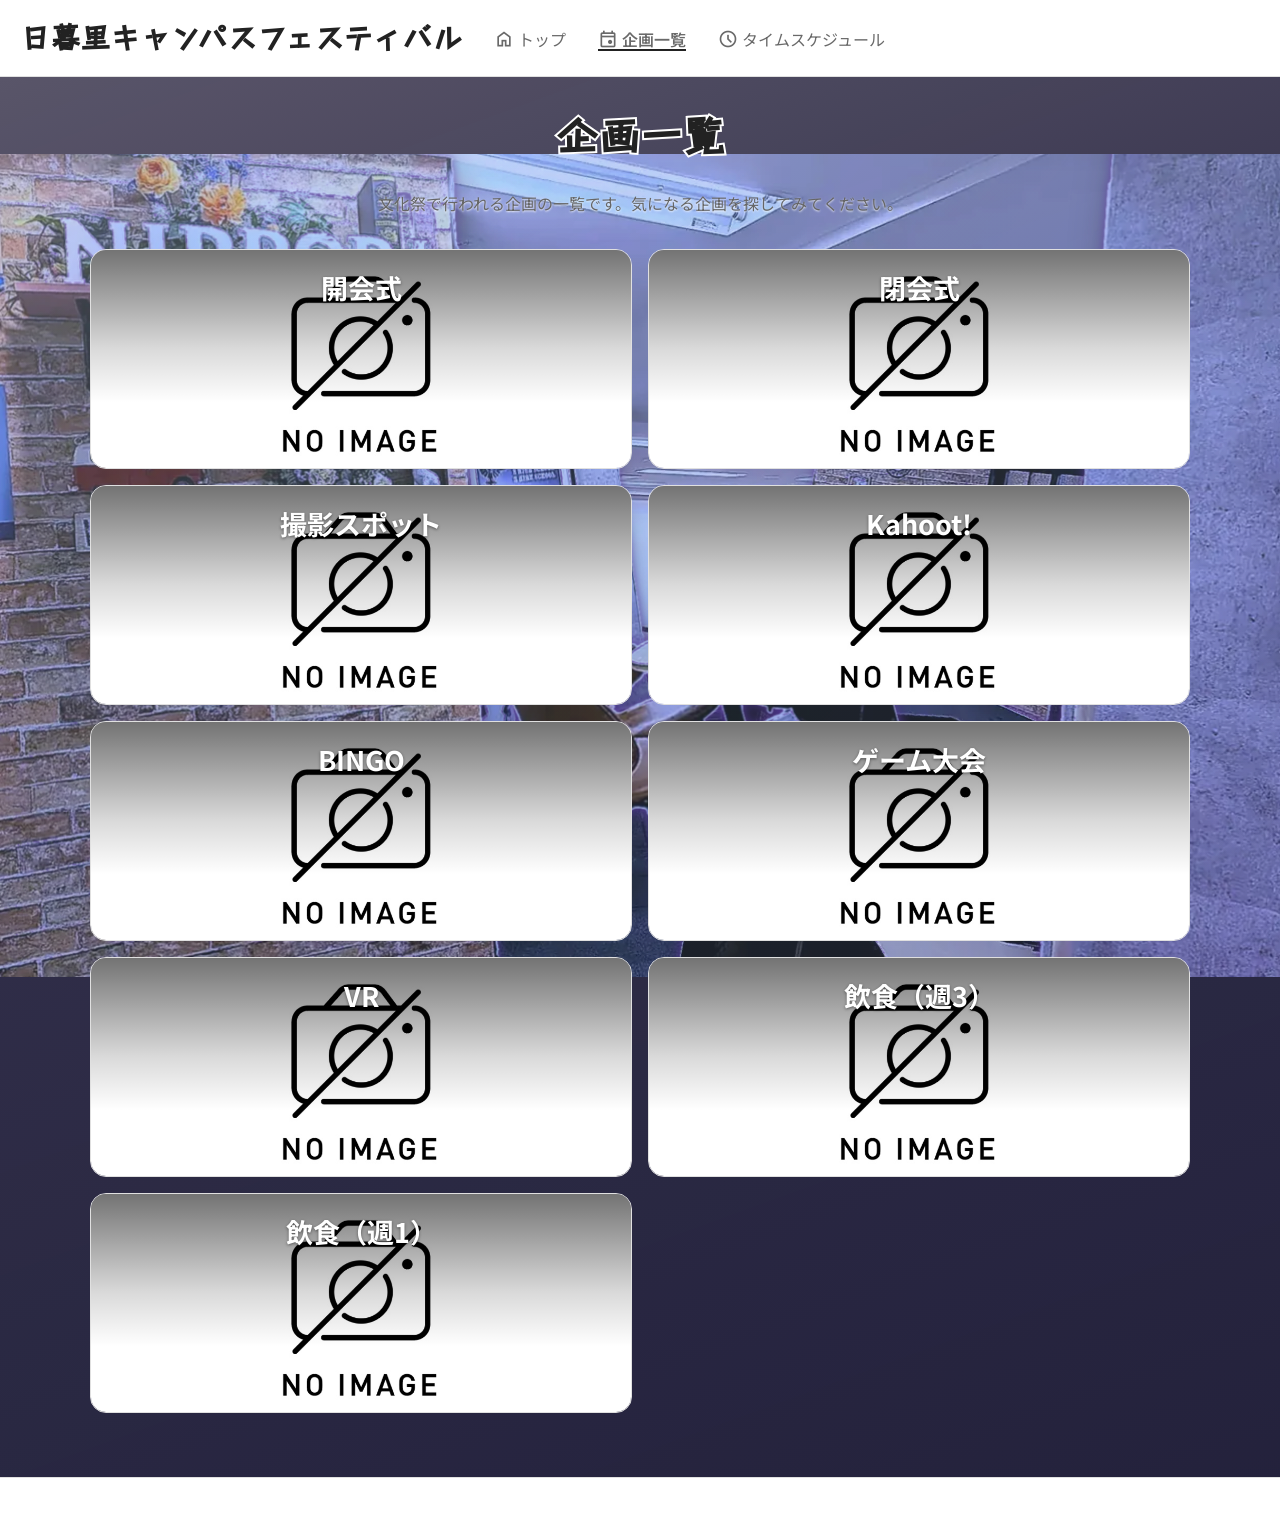
==== commit ecc129aa: "サイトの軽量化" ====
--- a/pages/events.html
+++ b/pages/events.html
@@ -60,116 +60,125 @@
 
     <!-- ========================================
          企画一覧ページ
-         このページの内容を編集すれば一覧が更新されます
+         ・背景: class_all（PCはアニメーション / スマホは nippori_1）
+         ・このページの内容を編集すれば一覧が更新されます
          ======================================== -->
     <section class="section events" id="events" aria-labelledby="events-heading">
-      <div class="container">
-        <h2 id="events-heading">企画一覧</h2>
-        <p>文化祭で行われる企画の一覧です。気になる企画を探してみてください。</p>
+      <div class="events-stage events-stage--list">
+        <!-- data-asset-base="../" … pages/ から images/ を参照するため -->
+        <div class="parallax-scene" data-parallax-scene data-asset-base="../"></div>
 
-        <!--
-          ========================================
-          【企画一覧の書き方（ここを編集）】
-          ========================================
-          1. 下の「企画カード」1つ分（<li>...</li>）をコピーする
-          2. コピーしたブロックを </ul> の手前に貼り付ける
-          3. 中の文字だけ書き換える
+        <div class="events-stage-heading">
+          <h2 id="events-heading">企画一覧</h2>
+        </div>
 
-          書き換え項目の意味:
-          ・企画名 …… 例: 3年A組カフェ
-          ・カテゴリ …… 例: 模擬店 / 展示 / ステージ / 体験
-          ・場所 …… 例: 体育館 / 1年A組教室 / 中庭
-          ・紹介文 …… 1〜2行で企画の説明
+        <div class="container">
+          <p>文化祭で行われる企画の一覧です。気になる企画を探してみてください。</p>
 
-          ヒント:
-          ・不要な企画カードは、その <li>...</li> ごと削除してOK
-          ・サンプルのまま残しても、あとから差し替えできます
-          ========================================
-        -->
-        <ul class="event-list">
+          <!--
+            ========================================
+            【企画一覧の書き方（ここを編集）】
+            ========================================
+            1. 下の「企画カード」1つ分（<li>...</li>）をコピーする
+            2. コピーしたブロックを </ul> の手前に貼り付ける
+            3. 中の文字だけ書き換える
 
-          <li>
-            <a class="event-card-link" href="events/kaikaisiki.html"><article class="event-card">
-              <img class="event-card-image" src="../images/kaikaisiki.jpg" alt="" aria-hidden="true">
-              <div class="event-card-body">
-                <h3 class="event-name">開会式</h3>
-              </div>
-            </article></a>
-          </li>
+            書き換え項目の意味:
+            ・企画名 …… 例: 3年A組カフェ
+            ・カテゴリ …… 例: 模擬店 / 展示 / ステージ / 体験
+            ・場所 …… 例: 体育館 / 1年A組教室 / 中庭
+            ・紹介文 …… 1〜2行で企画の説明
 
-          <li>
-            <a class="event-card-link" href="events/heikaisiki.html"><article class="event-card">
-              <img class="event-card-image" src="../images/heikaisiki.jpg" alt="" aria-hidden="true">
-              <div class="event-card-body">
-                <h3 class="event-name">閉会式</h3>
-              </div>
-            </article></a>
-          </li>
+            ヒント:
+            ・不要な企画カードは、その <li>...</li> ごと削除してOK
+            ・サンプルのまま残しても、あとから差し替えできます
+            ========================================
+          -->
+          <ul class="event-list">
 
-          <li>
-            <a class="event-card-link" href="events/satueisupotto.html"><article class="event-card">
-              <img class="event-card-image" src="../images/satueisupotto.jpg" alt="" aria-hidden="true">
-              <div class="event-card-body">
-                <h3 class="event-name">撮影スポット</h3>
-              </div>
-            </article></a>
-          </li>
+            <li>
+              <a class="event-card-link" href="events/kaikaisiki.html"><article class="event-card">
+                <img class="event-card-image" src="../images/kaikaisiki.jpg" alt="" aria-hidden="true">
+                <div class="event-card-body">
+                  <h3 class="event-name">開会式</h3>
+                </div>
+              </article></a>
+            </li>
 
-          <li>
-            <a class="event-card-link" href="events/kahoot.html"><article class="event-card">
-              <img class="event-card-image" src="../images/kahoot.jpg" alt="" aria-hidden="true">
-              <div class="event-card-body">
-                <h3 class="event-name">Kahoot!</h3>
-              </div>
-            </article></a>
-          </li>
+            <li>
+              <a class="event-card-link" href="events/heikaisiki.html"><article class="event-card">
+                <img class="event-card-image" src="../images/heikaisiki.jpg" alt="" aria-hidden="true">
+                <div class="event-card-body">
+                  <h3 class="event-name">閉会式</h3>
+                </div>
+              </article></a>
+            </li>
 
-          <li>
-            <a class="event-card-link" href="events/bingo.html"><article class="event-card">
-              <img class="event-card-image" src="../images/BINGO.jpg" alt="" aria-hidden="true">
-              <div class="event-card-body">
-                <h3 class="event-name">BINGO</h3>
-              </div>
-            </article></a>
-          </li>
+            <li>
+              <a class="event-card-link" href="events/satueisupotto.html"><article class="event-card">
+                <img class="event-card-image" src="../images/satueisupotto.jpg" alt="" aria-hidden="true">
+                <div class="event-card-body">
+                  <h3 class="event-name">撮影スポット</h3>
+                </div>
+              </article></a>
+            </li>
 
-          <li>
-            <a class="event-card-link" href="events/game.html"><article class="event-card">
-              <img class="event-card-image" src="../images/game.jpg" alt="" aria-hidden="true">
-              <div class="event-card-body">
-                <h3 class="event-name">ゲーム大会</h3>
-              </div>
-            </article></a>
-          </li>
+            <li>
+              <a class="event-card-link" href="events/kahoot.html"><article class="event-card">
+                <img class="event-card-image" src="../images/kahoot.jpg" alt="" aria-hidden="true">
+                <div class="event-card-body">
+                  <h3 class="event-name">Kahoot!</h3>
+                </div>
+              </article></a>
+            </li>
 
-          <li>
-            <a class="event-card-link" href="events/vr.html"><article class="event-card">
-              <img class="event-card-image" src="../images/VR.jpg" alt="" aria-hidden="true">
-              <div class="event-card-body">
-                <h3 class="event-name">VR</h3>
-              </div>
-            </article></a>
-          </li>
+            <li>
+              <a class="event-card-link" href="events/bingo.html"><article class="event-card">
+                <img class="event-card-image" src="../images/BINGO.jpg" alt="" aria-hidden="true">
+                <div class="event-card-body">
+                  <h3 class="event-name">BINGO</h3>
+                </div>
+              </article></a>
+            </li>
 
-          <li>
-            <a class="event-card-link" href="events/food_3.html"><article class="event-card">
-              <img class="event-card-image" src="../images/food_3.jpg" alt="" aria-hidden="true">
-              <div class="event-card-body">
-                <h3 class="event-name">飲食（週3）</h3>
-              </div>
-            </article></a>
-          </li>
+            <li>
+              <a class="event-card-link" href="events/game.html"><article class="event-card">
+                <img class="event-card-image" src="../images/game.jpg" alt="" aria-hidden="true">
+                <div class="event-card-body">
+                  <h3 class="event-name">ゲーム大会</h3>
+                </div>
+              </article></a>
+            </li>
 
-          <li>
-            <a class="event-card-link" href="events/food_1.html"><article class="event-card">
-              <img class="event-card-image" src="../images/food_1.jpg" alt="" aria-hidden="true">
-              <div class="event-card-body">
-                <h3 class="event-name">飲食（週1）</h3>
-              </div>
-            </article></a>
-          </li>
+            <li>
+              <a class="event-card-link" href="events/vr.html"><article class="event-card">
+                <img class="event-card-image" src="../images/VR.jpg" alt="" aria-hidden="true">
+                <div class="event-card-body">
+                  <h3 class="event-name">VR</h3>
+                </div>
+              </article></a>
+            </li>
 
-        </ul>
+            <li>
+              <a class="event-card-link" href="events/food_3.html"><article class="event-card">
+                <img class="event-card-image" src="../images/food_3.jpg" alt="" aria-hidden="true">
+                <div class="event-card-body">
+                  <h3 class="event-name">飲食（週3）</h3>
+                </div>
+              </article></a>
+            </li>
+
+            <li>
+              <a class="event-card-link" href="events/food_1.html"><article class="event-card">
+                <img class="event-card-image" src="../images/food_1.jpg" alt="" aria-hidden="true">
+                <div class="event-card-body">
+                  <h3 class="event-name">飲食（週1）</h3>
+                </div>
+              </article></a>
+            </li>
+
+          </ul>
+        </div>
       </div>
     </section>
 
@@ -180,6 +189,7 @@
     </div>
   </footer>
 
+  <script src="../js/parallax-scene.js"></script>
   <script src="../js/script.js"></script>
 </body>
 </html>
--- a/css/style.css
+++ b/css/style.css
@@ -207,15 +207,13 @@
   border-bottom: 1px solid var(--color-border);
   background-color: #ffffff;
   font-family: "Noto Sans JP", sans-serif;
-  transition: background-color 0.25s ease, border-bottom-color 0.25s ease, backdrop-filter 0.25s ease;
+  transition: background-color 0.25s ease, border-bottom-color 0.25s ease;
 }
 
 /* スクロール中: 背景だけ少し透過（文字はそのまま読める） */
 .site-header.is-scrolled {
-  background-color: rgba(255, 255, 255, 0.72);
+  background-color: rgba(255, 255, 255, 0.94);
   border-bottom-color: rgba(224, 224, 224, 0.65);
-  backdrop-filter: blur(8px);
-  -webkit-backdrop-filter: blur(8px);
 }
 
 /*
@@ -355,22 +353,6 @@
 
 
 /* ----------------------------------------
-   News
-   ---------------------------------------- */
-.news {
-  /* お知らせリストのスタイルは今後追加 */
-}
-
-
-/* ----------------------------------------
-   About
-   ---------------------------------------- */
-.about {
-  /* 概要・テーマ紹介のスタイルは今後追加 */
-}
-
-
-/* ----------------------------------------
    企画一覧 / イベント欄（events）
    -----------------------------------------
    HTML の .event-list 内の <li> をコピーすれば件数を増やせます。
@@ -415,8 +397,21 @@
   background-color: #1a1430; /* 青紫テーマの下地 */
 }
 
+/*
+  長い企画一覧ページでは、背景の合成面をページ全高に引き伸ばさない。
+  ビューポート大に固定して親要素内だけ追従させ、GPUメモリを抑える。
+*/
+.events-stage--list > .parallax-scene {
+  position: sticky;
+  top: var(--header-offset, 5rem);
+  height: calc(100vh - var(--header-offset, 5rem));
+  margin-bottom: calc((100vh - var(--header-offset, 5rem)) * -1);
+}
+
 /* ----------------------------------------
    パララックス舞台（class_all レイヤー）
+   ・配置は初期化時に固定し、実行中は transform / opacity のみ更新
+   ・CSS animation は使わず、1本の JS ループで同期
    ---------------------------------------- */
 .parallax-scene {
   position: absolute;
@@ -424,61 +419,84 @@
   z-index: 0;
   overflow: hidden;
   pointer-events: none;
+  contain: layout paint;
 }
 
 .parallax-scene__world {
   position: absolute;
   transform-origin: center center;
+  contain: layout style;
+}
+
+/* 位置・浮遊用ラッパー（transform のみ動かす） */
+.parallax-scene__slot {
+  position: absolute;
+  line-height: 0;
+  transform: translateZ(0);
+}
+
+.parallax-scene.is-active .parallax-scene__slot.is-animated,
+.parallax-scene.is-active .parallax-scene__slot.is-background {
+  will-change: transform;
+}
+
+.parallax-scene__slot.is-background {
+  left: 0 !important;
+  top: 0 !important;
+  width: 100% !important;
+  height: 100%;
 }
 
 .parallax-scene__layer {
-  position: absolute;
+  position: relative;
+  width: 100%;
   height: auto;
   max-width: none;
   display: block;
   pointer-events: none;
   user-select: none;
-  transform-origin: center center;
-  backface-visibility: hidden;
-  /* 紫縁取り（軽量・1本）※元2pxの2倍 */
-  filter: drop-shadow(0 0 4px rgba(139, 92, 246, 0.85));
-}
-
-.parallax-scene__layer.is-floating {
-  animation: parallax-layer-float var(--float-dur, 6s) ease-in-out var(--float-delay, 0s) infinite;
+  /* 濃い紫の縁取り + 奥行き。多段 filter を2段に抑えて合成負荷を削減 */
+  filter:
+    drop-shadow(0 0 5px rgba(76, 29, 149, 0.95))
+    drop-shadow(4px 12px 18px rgba(10, 6, 28, 0.42));
+}
+
+/* 奥（後ろの壁）: 薄い影で遠ざける */
+.parallax-scene__layer[data-depth="mid-back"] {
+  filter:
+    drop-shadow(0 0 4px rgba(76, 29, 149, 0.82))
+    drop-shadow(2px 7px 11px rgba(10, 6, 28, 0.26));
+}
+
+/* 壁: 中程度の影 */
+.parallax-scene__layer[data-depth="wall"] {
+  filter:
+    drop-shadow(0 0 5px rgba(76, 29, 149, 0.95))
+    drop-shadow(4px 12px 18px rgba(10, 6, 28, 0.42));
+}
+
+/* 缶など中間手前: 少し強め */
+.parallax-scene__layer[data-depth="mid-front"] {
+  filter:
+    drop-shadow(0 0 6px rgba(76, 29, 149, 1))
+    drop-shadow(5px 14px 20px rgba(8, 4, 24, 0.5));
+}
+
+/* 手前テーブル: いちばん濃い落ち影で手前感を出す */
+.parallax-scene__layer[data-depth="foreground"] {
+  filter:
+    drop-shadow(0 0 7px rgba(76, 29, 149, 1))
+    drop-shadow(6px 18px 24px rgba(8, 4, 22, 0.58));
 }
 
 .parallax-scene__layer.is-background {
-  left: 0 !important;
-  top: 0 !important;
-  width: 100% !important;
+  width: 100%;
   height: 100%;
   object-fit: cover;
   filter: none;
-  animation: parallax-layer-breath var(--breath-dur, 11s) ease-in-out infinite;
-}
-
-@keyframes parallax-layer-float {
-  0%,
-  100% {
-    transform: translate3d(0, 0, 0);
-  }
-  50% {
-    transform: translate3d(0, calc(var(--float-amp, 18px) * -1), 0);
-  }
-}
-
-@keyframes parallax-layer-breath {
-  0%,
-  100% {
-    transform: scale(1);
-  }
-  50% {
-    transform: scale(1.045);
-  }
-}
-
-/* Access 同系の光（1枚だけ・負荷低め） */
+}
+
+/* Access 同系の光。背景位置は動かさず、transform のみ JS で更新 */
 .parallax-scene__glow {
   position: absolute;
   inset: 0;
@@ -490,25 +508,23 @@
     rgba(6, 182, 212, 0.1) 40%,
     rgba(139, 92, 246, 0.22) 100%
   );
-  background-size: 200% 200%;
-  animation: ambient-gradient-flow 22s ease infinite;
-  mix-blend-mode: soft-light;
-  opacity: 0.75;
-}
-
-.parallax-scene.is-paused .parallax-scene__layer,
-.parallax-scene.is-paused .parallax-scene__glow,
-.parallax-scene.is-paused .parallax-scene__particle {
-  animation-play-state: paused;
-}
-
-/* ぼんやりパーティクル（少量・CSS のみ） */
+  opacity: 0.42;
+  contain: strict;
+  transform: translate3d(0, 0, 0) scale(1.08);
+}
+
+.parallax-scene.is-active .parallax-scene__glow {
+  will-change: transform;
+}
+
+/* ぼんやりパーティクル（blur なし・グラデで柔らかく見せる） */
 .parallax-scene__particles {
   position: absolute;
   inset: 0;
   z-index: 21;
   pointer-events: none;
   overflow: hidden;
+  contain: strict;
 }
 
 .parallax-scene__particle {
@@ -521,40 +537,16 @@
   border-radius: 50%;
   background: radial-gradient(
     circle,
-    rgba(186, 230, 253, 0.9) 0%,
-    rgba(196, 181, 253, 0.45) 45%,
-    rgba(139, 92, 246, 0) 72%
+    rgba(186, 230, 253, 0.85) 0%,
+    rgba(196, 181, 253, 0.4) 40%,
+    rgba(139, 92, 246, 0) 70%
   );
-  opacity: var(--p-opacity, 0.28);
-  filter: blur(1.5px);
-  animation: parallax-particle-rise var(--p-dur, 18s) linear var(--p-delay, 0s) infinite;
-  will-change: transform, opacity;
-}
-
-@keyframes parallax-particle-rise {
-  0% {
-    transform: translate3d(0, 0, 0) scale(0.7);
-    opacity: 0;
-  }
-  12% {
-    opacity: var(--p-opacity, 0.28);
-  }
-  70% {
-    opacity: var(--p-opacity, 0.28);
-  }
-  100% {
-    transform: translate3d(var(--p-drift, 10px), -110vh, 0) scale(1.15);
-    opacity: 0;
-  }
-}
-
-@media (prefers-reduced-motion: reduce) {
-  .parallax-scene__layer.is-floating,
-  .parallax-scene__layer.is-background,
-  .parallax-scene__glow,
-  .parallax-scene__particle {
-    animation: none !important;
-  }
+  opacity: 0;
+  transform: translate3d(0, 0, 0) scale(0.7);
+}
+
+.parallax-scene.is-active .parallax-scene__particle {
+  will-change: transform;
 }
 
 /* 半透明オーバーレイ（全体・可読性） */
@@ -588,7 +580,12 @@
   line-height: 1.2;
   font-family: "Stick", "Noto Sans JP", sans-serif;
   color: var(--color-text);
-  text-shadow: 0 1px 2px rgba(255, 255, 255, 0.7);
+  /* 文字のまわりを白で縁取り */
+  -webkit-text-stroke: 4px #ffffff;
+  paint-order: stroke fill;
+  text-shadow:
+    0 0 2px #ffffff,
+    0 1px 2px rgba(255, 255, 255, 0.85);
 }
 
 .event-list {
@@ -600,8 +597,18 @@
 }
 
 /* 企画一覧ページのみ横2列（カルーセル内の .event-list は除外） */
-.events > .container > .event-list {
+.events-stage > .container > .event-list {
   grid-template-columns: 1fr 1fr;
+}
+
+.events-stage > .container {
+  padding-bottom: var(--spacing-lg);
+}
+
+.events-stage > .container > p {
+  margin: 0 0 var(--spacing-md);
+  text-align: center;
+  text-shadow: 0 1px 2px rgba(255, 255, 255, 0.85);
 }
 
 /* ----------------------------------------
@@ -646,8 +653,8 @@
   background-color: rgba(255, 255, 255, 0.88);
   background-image: var(--ambient-gradient-image);
   background-size: 280% 280%;
+  background-position: 40% 50%;
   background-repeat: no-repeat;
-  animation: ambient-gradient-flow var(--ambient-duration) ease infinite;
   box-shadow: 0 6px 20px rgba(0, 0, 0, 0.22);
   transition: transform 0.2s ease, filter 0.2s ease, opacity 0.2s ease;
 }
@@ -675,13 +682,6 @@
 .carousel-nav:focus-visible {
   outline: 3px solid var(--grad-blue);
   outline-offset: 4px;
-}
-
-@media (prefers-reduced-motion: reduce) {
-  .carousel-nav {
-    animation: none;
-    background-position: 40% 50%;
-  }
 }
 
 .event-carousel .event-list {
@@ -730,26 +730,20 @@
   border: none;
   border-radius: 16px;
   background-color: #ffffff;
-  transition: transform 0.35s ease, box-shadow 0.35s ease;
+  transition: transform 0.35s ease;
   transform-origin: center center;
   -webkit-backface-visibility: hidden;
   backface-visibility: hidden;
   padding: 0;
   /* 背景写真の上でも輪郭が分かるよう、影を強めに */
-  box-shadow:
-    0 4px 8px rgba(0, 0, 0, 0.18),
-    0 14px 36px rgba(0, 0, 0, 0.32),
-    0 0 0 1px rgba(0, 0, 0, 0.08);
+  box-shadow: 0 12px 30px rgba(0, 0, 0, 0.3);
 }
 
 /* 正面カード */
 .event-carousel .event-card.is-active {
   transform: scale(1.28);
   z-index: 2;
-  box-shadow:
-    0 8px 16px rgba(0, 0, 0, 0.22),
-    0 24px 56px rgba(0, 0, 0, 0.4),
-    0 0 0 1px rgba(0, 0, 0, 0.1);
+  box-shadow: 0 20px 48px rgba(0, 0, 0, 0.4);
 }
 
 /* 正面カードにホバー中だけ少し上へ */
@@ -762,10 +756,82 @@
 }
 
 @media (max-width: 767px) {
+  /*
+    スマホ: 動くレイヤー背景を廃止し、シンプルな教室写真をカバー表示
+  */
+  .events-stage {
+    background-color: #1a1430;
+    background-image: url("../images/nippori_1.webp");
+    background-size: cover;
+    background-position: center;
+    background-repeat: no-repeat;
+  }
+
+  .parallax-scene {
+    display: none !important;
+  }
+
+  /* 企画一覧ページ: 2列は窮屈なので1列に */
+  .events-stage > .container > .event-list {
+    grid-template-columns: 1fr;
+    gap: var(--spacing-md);
+  }
+
+  .events-stage-heading {
+    padding-block: 0.75rem;
+  }
+
+  .events-stage-heading h2 {
+    font-size: 1.5rem;
+  }
+
   .event-carousel {
-    --carousel-card: 240px; /* 元160pxの1.5倍 */
-    height: min(480px, 95vw);
-    perspective: 1200px;
+    --carousel-card: 168px;
+    height: min(360px, 92vw);
+    perspective: 900px;
+    perspective-origin: 50% 42%;
+  }
+
+  .event-carousel .event-card {
+    min-height: 0;
+  }
+
+  .event-carousel .event-card.is-active {
+    transform: scale(1.1);
+  }
+
+  .event-carousel .event-card-link:hover .event-card.is-active {
+    transform: scale(1.1) translateY(-6px);
+  }
+
+  .carousel-nav {
+    width: 28px;
+    height: 48px;
+  }
+
+  .carousel-nav--prev {
+    left: 0.35rem;
+  }
+
+  .carousel-nav--next {
+    right: 0.35rem;
+  }
+
+  .site-title {
+    font-size: clamp(1.05rem, 4.6vw, 1.25rem);
+    line-height: 1.25;
+  }
+
+  .nav-list {
+    gap: 0.55rem;
+  }
+
+  .nav-list a {
+    font-size: 0.8125rem;
+  }
+
+  .nav-list .material-symbols-outlined {
+    font-size: 1.1em;
   }
 }
 
@@ -925,10 +991,6 @@
    ・text-align: left / center / right …… セル内の左右位置
    ・vertical-align: top / middle / bottom …… セル内の上下位置
    ---------------------------------------- */
-.timetable {
-  /* スケジュール全体の装飾は今後追加 */
-}
-
 .timetable-day {
   margin: var(--spacing-md) 0 var(--spacing-sm);
   font-size: 1.125rem;
@@ -1047,14 +1109,6 @@
 
 
 /* ----------------------------------------
-   FAQ
-   ---------------------------------------- */
-.faq {
-  /* アコーディオン等のスタイルは今後追加 */
-}
-
-
-/* ----------------------------------------
    Footer
    -----------------------------------------
    文字を中央にしたい例:
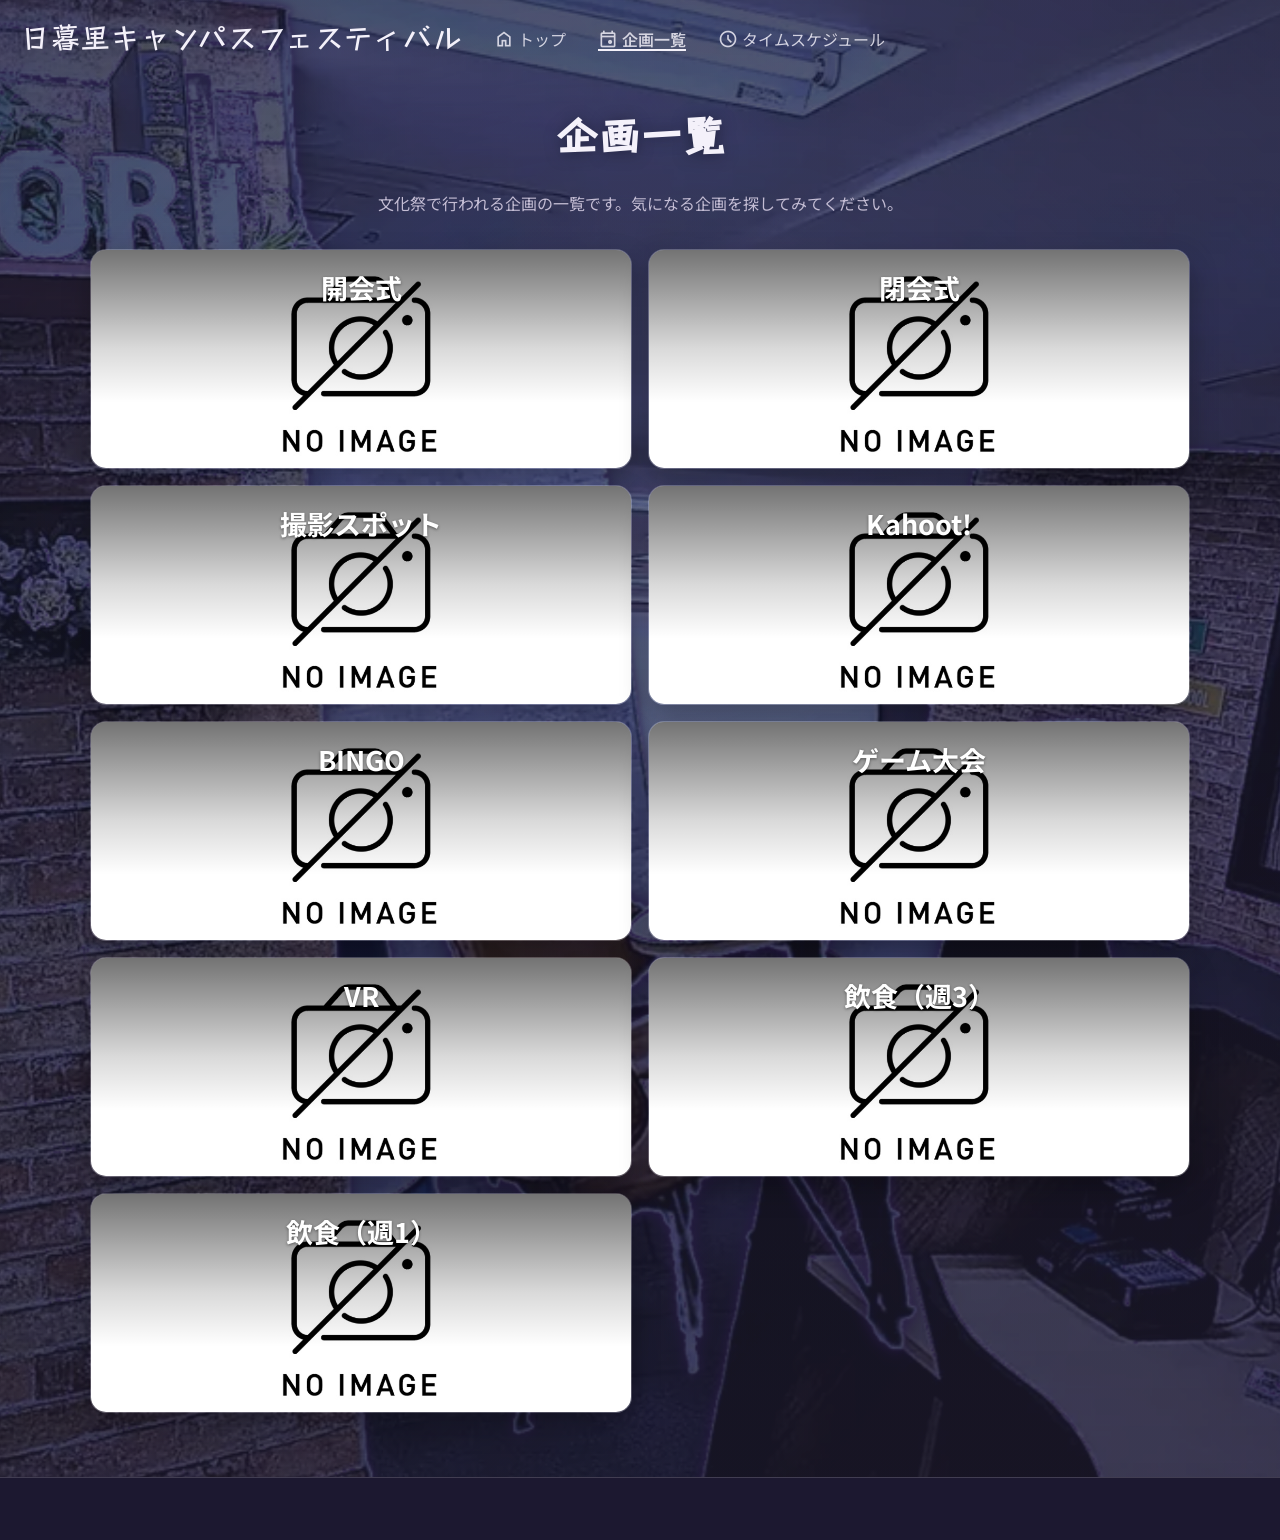
==== commit dbdaeb23: "ホーム画面の修正" ====
--- a/pages/events.html
+++ b/pages/events.html
@@ -17,20 +17,15 @@
   <link href="https://fonts.googleapis.com/css2?family=Material+Symbols+Outlined:opsz,wght,FILL,GRAD@24,400,0,0&display=swap" rel="stylesheet">
   <link rel="stylesheet" href="../css/style.css">
 </head>
-<body>
+<body class="page-events">
 
   <!-- ========================================
-       Header（各ページ共通のナビ）
+       Header（トップと同じ・背景に重ねる）
        ======================================== -->
   <header class="site-header" id="header">
     <div class="container header-inner">
-      <h1 class="site-title"><a href="../index.html">日暮里キャンパスフェスティバル</a></h1>
+      <a class="site-title" href="../index.html">日暮里キャンパスフェスティバル</a>
 
-      <!--
-        【ナビの書き方】
-        ・pages/ 内のページ同士は「ファイル名だけ」でOK（例: timetable.html）
-        ・トップへ戻るときは ../index.html
-      -->
       <nav class="site-nav" aria-label="メインメニュー">
         <ul class="nav-list">
           <li>
--- a/css/style.css
+++ b/css/style.css
@@ -38,42 +38,48 @@
    ・コンテンツ幅を広げたい → --content-width を 1100px などに変更
    ---------------------------------------- */
 :root {
-  /* 色（#のあとは RGB を16進数で指定） */
-  --color-text: #222222;       /* 本文・見出しの基本色 */
-  --color-background: #ffffff; /* ページ全体の背景色 */
-  --color-muted: #666666;      /* 補足文など、少し薄く見せたい色 */
-  --color-border: #e0e0e0;     /* 線・枠線の色 */
-  --color-link-hover: #4fc3f7; /* リンクにマウスを乗せたときの水色 */
-
-  /* アンビエント・グラデーション（Access 背景）
-     原色はアクセント。実際の背景は白寄せで可読性を優先 */
+  /* 暗色ガラスUI（Quiet Magic Classroom）※下地は黒すぎず、少し明るめ */
+  --color-text: #f4f1fa;           /* 本文・見出し */
+  --color-background: #1c1830;     /* ページ下地 */
+  --color-muted: #c4bdd4;          /* 補足文 */
+  --color-border: rgba(255, 255, 255, 0.16); /* 細い光縁 */
+  --color-link-hover: #5eead4;     /* ホバー・アクセント */
+
+  --color-surface: rgba(255, 255, 255, 0.09); /* ガラス面 */
+  --color-surface-strong: rgba(255, 255, 255, 0.14);
+  --color-panel: #242038;          /* セクションパネル */
+  --color-ink: 32, 28, 48;         /* オーバーレイ・ヘッダー用 RGB */
+
   --grad-blue: #2563eb;
   --grad-cyan: #06b6d4;
   --grad-violet: #8b5cf6;
-  /* soft 系は原色を白に混ぜた色（約20%相当＝以前の約2倍の濃さ） */
-  --grad-soft-blue: #c9d9fb;   /* blue 寄り */
-  --grad-soft-cyan: #c2eef6;   /* cyan 寄り */
-  --grad-soft-violet: #d9ccfb; /* violet 寄り */
-  --grad-soft-white: #f4f7fb;
-  --ambient-duration: 18s;     /* 1周の目安（15〜20秒） */
-  /* Access / 企画一覧見出し帯で共通の流れるグラデ */
+  --ambient-duration: 18s;
+  /* 暗色基調の動的グラデーション（夜空用・企画一覧） */
   --ambient-gradient-image: linear-gradient(
     125deg,
-    var(--grad-soft-blue) 0%,
-    var(--grad-soft-white) 18%,
-    var(--grad-soft-cyan) 36%,
-    var(--grad-soft-white) 52%,
-    var(--grad-soft-violet) 70%,
-    var(--grad-soft-white) 86%,
-    var(--grad-soft-blue) 100%
+    #14122a 0%,
+    #1a2a4a 12%,
+    #243a68 24%,
+    #1a1838 38%,
+    #2a2458 52%,
+    #3a2870 66%,
+    #1e3558 80%,
+    #16122e 100%
   );
+  /* 小さいUI用のアクセント面 */
+  --accent-gradient-image: linear-gradient(
+    125deg,
+    rgba(37, 99, 235, 0.55) 0%,
+    rgba(6, 182, 212, 0.4) 45%,
+    rgba(139, 92, 246, 0.55) 100%
+  );
 
   /* 余白・レイアウト（小さい → 大きい） */
-  --spacing-xs: 0.5rem;  /* ごく狭い隙間 */
-  --spacing-sm: 1rem;    /* 小さめの余白 */
-  --spacing-md: 2rem;    /* 普通の余白 */
-  --spacing-lg: 4rem;    /* セクション同士など大きめの余白 */
-  --content-width: 960px; /* 本文エリアの最大幅 */
+  --spacing-xs: 0.5rem;
+  --spacing-sm: 1rem;
+  --spacing-md: 2rem;
+  --spacing-lg: 4rem;
+  --content-width: 960px;
 }
 
 
@@ -94,15 +100,14 @@
 }
 
 body {
-  margin: 0; /* ブラウザ標準の外側余白を消す */
-  font-family: "Noto Sans JP", sans-serif; /* Google Fonts で読み込み */
-  font-size: 16px;         /* 基本の文字サイズ */
-  line-height: 1.6;        /* 行間。大きくすると読みやすい */
+  margin: 0;
+  font-family: "Noto Sans JP", sans-serif;
+  font-size: 16px;
+  line-height: 1.6;
   color: var(--color-text);
-  background-color: #ffffff;
+  background-color: var(--color-background);
   min-height: 100vh;
-  overflow-x: clip; /* 横スクロール防止（3Dカルーセルのはみ出し対策） */
-  /* 固定ヘッダー分の上余白（JS で実測値を入れる） */
+  overflow-x: clip;
   padding-top: var(--header-offset, 5rem);
 }
 
@@ -194,7 +199,6 @@
    ・flex-wrap: wrap …… 画面が狭いとき折り返す
    ---------------------------------------- */
 .site-header {
-  /* 縦スクロールしても常に上部に表示 */
   position: fixed;
   top: 0;
   left: 0;
@@ -204,16 +208,19 @@
   align-items: center;
   padding-block: 1.3rem;
   padding-inline: 1rem;
-  border-bottom: 1px solid var(--color-border);
-  background-color: #ffffff;
+  border-bottom: 1px solid transparent;
+  background-color: rgba(var(--color-ink), 0.52);
+  backdrop-filter: blur(12px);
+  -webkit-backdrop-filter: blur(12px);
   font-family: "Noto Sans JP", sans-serif;
+  color: var(--color-text);
   transition: background-color 0.25s ease, border-bottom-color 0.25s ease;
 }
 
-/* スクロール中: 背景だけ少し透過（文字はそのまま読める） */
+/* スクロール中: ガラスを少し濃くして可読性を確保 */
 .site-header.is-scrolled {
-  background-color: rgba(255, 255, 255, 0.94);
-  border-bottom-color: rgba(224, 224, 224, 0.65);
+  background-color: rgba(var(--color-ink), 0.78);
+  border-bottom-color: var(--color-border);
 }
 
 /*
@@ -249,14 +256,13 @@
   display: flex;
   align-items: center;
   font-family: "Stick", "Noto Sans JP", sans-serif;
-}
-
-/* サイト名（リンクなし） */
-.site-title a {
   text-decoration: none;
-  line-height: 1;
-  display: inline-flex;
-  align-items: center;
+  color: inherit;
+}
+
+/* サイト名リンク */
+.site-title:hover {
+  color: inherit;
 }
 
 /* 今見ているページのナビ（目印） */
@@ -289,11 +295,11 @@
 .nav-list a {
   display: inline-flex;
   align-items: center;
-  gap: 0.25rem; /* アイコンと文字の間 */
+  gap: 0.25rem;
   text-decoration: none;
-  border-bottom: 2px solid transparent; /* ホバー用の下線スペースを確保 */
+  border-bottom: 2px solid transparent;
   line-height: 1;
-  color: #696969; /* dimgray（アイコン・文字） */
+  color: rgba(244, 241, 250, 0.82);
 }
 
 /* Material Symbols（ナビ横のアイコン） */
@@ -336,19 +342,126 @@
 
 
 /* ----------------------------------------
-   Hero
-   -----------------------------------------
-   【よくあるカスタム例】
-   ・背景色を付ける     → background-color: #f5f5f5;
-   ・文字を中央寄せ     → text-align: center;
-   ・上下の余白を変える → padding-block: 6rem;
-   ・背景画像を入れる例:
-     background-image: url("../images/hero.jpg");
-     background-size: cover;
-     background-position: center;
+   トップ / 企画一覧（キーアート上）
+   ・ヘッダーを背景に重ねる（初期は透明、スクロールでガラス）
+   ---------------------------------------- */
+.page-home,
+.page-events {
+  padding-top: 0;
+}
+
+.page-home .site-header,
+.page-events .site-header {
+  background-color: transparent;
+  border-bottom-color: transparent;
+  backdrop-filter: none;
+  -webkit-backdrop-filter: none;
+}
+
+.page-home .site-header.is-scrolled,
+.page-events .site-header.is-scrolled {
+  background-color: rgba(var(--color-ink), 0.78);
+  border-bottom-color: var(--color-border);
+  backdrop-filter: blur(12px);
+  -webkit-backdrop-filter: blur(12px);
+}
+
+/* 企画一覧ページ: 見出しがヘッダーに隠れないよう上余白 */
+.page-events .events-stage--list > .events-stage-heading {
+  padding-top: calc(var(--header-offset, 5rem) + var(--spacing-md));
+}
+
+/* ----------------------------------------
+   Hero（ファーストビュー専用・仮実装）
+   ・ブランド / キャッチ枠 / メタ / CTA のみ
+   ・キーアートはフルブリード
    ---------------------------------------- */
 .hero {
-  text-align: center; /* Topic など見出し・本文を中央揃え */
+  position: relative;
+  margin: 0;
+  padding: 0;
+  text-align: center;
+}
+
+.hero-stage {
+  position: relative;
+  isolation: isolate;
+  overflow: hidden;
+  width: 100%;
+  min-height: 100svh;
+  display: flex;
+  flex-direction: column;
+  align-items: center;
+  justify-content: center;
+  background-color: var(--color-background);
+}
+
+.hero-stage > .parallax-scene {
+  position: absolute;
+  inset: 0;
+  z-index: 0;
+}
+
+/* 可読性用の薄い暗幕（中央テキスト帯） */
+.hero-stage::before {
+  content: "";
+  position: absolute;
+  inset: 0;
+  z-index: 1;
+  pointer-events: none;
+  background:
+    radial-gradient(
+      ellipse 70% 55% at 50% 48%,
+      rgba(var(--color-ink), 0.42) 0%,
+      rgba(var(--color-ink), 0.14) 55%,
+      rgba(var(--color-ink), 0.32) 100%
+    ),
+    linear-gradient(
+      to bottom,
+      rgba(var(--color-ink), 0.28) 0%,
+      transparent 28%,
+      transparent 62%,
+      rgba(var(--color-ink), 0.4) 100%
+    );
+}
+
+.hero-content {
+  position: relative;
+  z-index: 2;
+  width: min(100% - 2.5rem, 40rem);
+  margin-inline: auto;
+  padding-block: calc(var(--header-offset, 5rem) + 2rem) 5rem;
+  display: flex;
+  flex-direction: column;
+  align-items: center;
+  gap: 1.25rem;
+}
+
+.hero-brand {
+  margin: 0;
+  max-width: 18em;
+  font-family: "Stick", "Noto Sans JP", sans-serif;
+  font-size: clamp(1.75rem, 5.2vw, 3.25rem);
+  font-weight: 400;
+  line-height: 1.25;
+  letter-spacing: 0.06em;
+  color: #f4f1fa;
+  text-shadow: 0 2px 24px rgba(0, 0, 0, 0.45);
+}
+
+.hero-catch {
+  margin: 0;
+  font-size: clamp(1rem, 2.4vw, 1.25rem);
+  font-weight: 400;
+  letter-spacing: 0.12em;
+  color: rgba(244, 241, 250, 0.88);
+}
+
+.hero-meta {
+  margin: 0;
+  font-size: 0.875rem;
+  letter-spacing: 0.08em;
+  color: #f4f1fa;
 }
 
 
@@ -394,18 +507,112 @@
   isolation: isolate;
   overflow: hidden;
   width: 100%;
-  background-color: #1a1430; /* 青紫テーマの下地 */
+  background-color: var(--color-panel); /* 青紫テーマの下地 */
+}
+
+/* トップ第二セクション: 夜空グラデ＋星 Canvas */
+.events-stage--panel {
+  background-color: #14122a;
+  background-image: var(--ambient-gradient-image);
+  background-size: 280% 280%;
+  background-repeat: no-repeat;
+  animation: ambient-gradient-flow var(--ambient-duration) ease infinite;
+  padding-bottom: var(--spacing-md);
+}
+
+/* 柔らかい光のレイヤー（グラデの上・星の下） */
+.events-stage--panel::after {
+  content: "";
+  position: absolute;
+  inset: -4%;
+  z-index: 1;
+  pointer-events: none;
+  background:
+    radial-gradient(ellipse 60% 45% at 20% 30%, rgba(37, 99, 235, 0.16), transparent 70%),
+    radial-gradient(ellipse 50% 40% at 78% 60%, rgba(6, 182, 212, 0.12), transparent 70%),
+    radial-gradient(ellipse 55% 45% at 50% 85%, rgba(139, 92, 246, 0.14), transparent 70%);
+  opacity: 0.9;
+  animation: night-soft-light 22s ease-in-out infinite;
+}
+
+@keyframes night-soft-light {
+  0%,
+  100% {
+    opacity: 0.82;
+    transform: translate3d(0, 0, 0);
+  }
+  50% {
+    opacity: 1;
+    transform: translate3d(1.2%, -0.8%, 0);
+  }
+}
+
+.night-sky {
+  position: absolute;
+  inset: 0;
+  z-index: 2;
+  width: 100%;
+  height: 100%;
+  pointer-events: none;
+  display: block;
+}
+
+@keyframes ambient-gradient-flow {
+  0% {
+    background-position: 0% 40%;
+  }
+  50% {
+    background-position: 100% 60%;
+  }
+  100% {
+    background-position: 0% 40%;
+  }
+}
+
+@media (prefers-reduced-motion: reduce) {
+  .events-stage--panel {
+    animation: none;
+    background-position: 40% 50%;
+  }
+
+  .events-stage--panel::after {
+    animation: none;
+    opacity: 0.9;
+    transform: none;
+  }
+}
+
+.events-stage--panel .events-stage-heading h2 {
+  color: var(--color-text);
+}
+
+.events-more {
+  position: relative;
+  z-index: 3;
+  margin: 0;
+  padding: var(--spacing-md) var(--spacing-sm) var(--spacing-lg);
+  text-align: center;
+}
+
+.events-more a {
+  color: rgba(244, 241, 250, 0.88);
+  text-decoration: underline;
+  text-underline-offset: 0.2em;
+}
+
+.events-more a:hover {
+  color: #5eead4;
 }
 
 /*
-  長い企画一覧ページでは、背景の合成面をページ全高に引き伸ばさない。
-  ビューポート大に固定して親要素内だけ追従させ、GPUメモリを抑える。
+  企画一覧ページ: 背景をセクション全体に広げ、余白が出ないようにする。
+  （sticky だと下端に下地色のあまりが出やすい）
 */
 .events-stage--list > .parallax-scene {
-  position: sticky;
-  top: var(--header-offset, 5rem);
-  height: calc(100vh - var(--header-offset, 5rem));
-  margin-bottom: calc((100vh - var(--header-offset, 5rem)) * -1);
+  position: absolute;
+  inset: 0;
+  height: auto;
+  margin-bottom: 0;
 }
 
 /* ----------------------------------------
@@ -549,7 +756,7 @@
   will-change: transform;
 }
 
-/* 半透明オーバーレイ（全体・可読性） */
+/* 半透明オーバーレイ（全体・可読性・暗色） */
 .events-stage::before {
   content: "";
   position: absolute;
@@ -558,13 +765,33 @@
   pointer-events: none;
   background: linear-gradient(
     160deg,
-    rgba(255, 255, 255, 0.28) 0%,
-    rgba(148, 163, 184, 0.18) 45%,
-    rgba(71, 85, 105, 0.22) 100%
+    rgba(var(--color-ink), 0.22) 0%,
+    rgba(var(--color-ink), 0.08) 45%,
+    rgba(var(--color-ink), 0.3) 100%
   );
 }
 
-.events-stage > *:not(.parallax-scene) {
+/* 企画一覧ページ: 背景を少し暗くし文字の視認性を確保 */
+.events-stage--list::before {
+  background:
+    linear-gradient(
+      180deg,
+      rgba(var(--color-ink), 0.48) 0%,
+      rgba(var(--color-ink), 0.38) 40%,
+      rgba(var(--color-ink), 0.55) 100%
+    ),
+    radial-gradient(
+      ellipse 70% 50% at 50% 35%,
+      rgba(18, 16, 28, 0.2) 0%,
+      rgba(18, 16, 28, 0.45) 100%
+    );
+}
+
+.events-stage--panel::before {
+  display: none;
+}
+
+.events-stage > *:not(.parallax-scene):not(.night-sky) {
   position: relative;
   z-index: 3;
 }
@@ -580,12 +807,7 @@
   line-height: 1.2;
   font-family: "Stick", "Noto Sans JP", sans-serif;
   color: var(--color-text);
-  /* 文字のまわりを白で縁取り */
-  -webkit-text-stroke: 4px #ffffff;
-  paint-order: stroke fill;
-  text-shadow:
-    0 0 2px #ffffff,
-    0 1px 2px rgba(255, 255, 255, 0.85);
+  text-shadow: 0 2px 16px rgba(0, 0, 0, 0.35);
 }
 
 .event-list {
@@ -608,7 +830,8 @@
 .events-stage > .container > p {
   margin: 0 0 var(--spacing-md);
   text-align: center;
-  text-shadow: 0 1px 2px rgba(255, 255, 255, 0.85);
+  color: var(--color-muted);
+  text-shadow: none;
 }
 
 /* ----------------------------------------
@@ -647,15 +870,16 @@
   width: clamp(36px, 7vw, 56px);
   height: clamp(64px, 14vw, 96px);
   padding: 0;
-  border: none;
+  border: 1px solid var(--color-border);
   cursor: pointer;
   transform: translateY(-50%);
-  background-color: rgba(255, 255, 255, 0.88);
-  background-image: var(--ambient-gradient-image);
-  background-size: 280% 280%;
-  background-position: 40% 50%;
+  background-color: rgba(var(--color-ink), 0.52);
+  background-image: var(--accent-gradient-image);
+  background-size: 100% 100%;
+  background-position: center;
   background-repeat: no-repeat;
-  box-shadow: 0 6px 20px rgba(0, 0, 0, 0.22);
+  background-blend-mode: soft-light;
+  box-shadow: 0 8px 24px rgba(0, 0, 0, 0.35);
   transition: transform 0.2s ease, filter 0.2s ease, opacity 0.2s ease;
 }
 
@@ -757,18 +981,47 @@
 
 @media (max-width: 767px) {
   /*
-    スマホ: 動くレイヤー背景を廃止し、シンプルな教室写真をカバー表示
+    スマホ: 動くレイヤー背景を廃止し、キーアート静止画をカバー表示
   */
+  .hero-stage {
+    background-color: var(--color-background);
+    background-image: url("../images/nippori_1.webp");
+    background-size: cover;
+    background-position: center 42%;
+    background-repeat: no-repeat;
+  }
+
   .events-stage {
-    background-color: #1a1430;
+    background-color: var(--color-panel);
     background-image: url("../images/nippori_1.webp");
     background-size: cover;
     background-position: center;
     background-repeat: no-repeat;
   }
 
+  .events-stage--panel {
+    background-color: #14122a;
+    background-image: var(--ambient-gradient-image);
+    background-size: 280% 280%;
+    background-repeat: no-repeat;
+    animation: ambient-gradient-flow var(--ambient-duration) ease infinite;
+  }
+
+  /* 企画一覧ページ: 余白を減らすため少し拡大してカバー */
+  .events-stage--list {
+    background-image: url("../images/nippori_1.webp");
+    background-size: 128%;
+    background-position: center 42%;
+    background-repeat: no-repeat;
+  }
+
   .parallax-scene {
     display: none !important;
+  }
+
+  .hero-content {
+    gap: 1rem;
+    padding-block: calc(var(--header-offset, 5rem) + 1.5rem) 4rem;
   }
 
   /* 企画一覧ページ: 2列は窮屈なので1列に */
@@ -861,11 +1114,6 @@
 
 .event-detail-back a {
   text-decoration: underline;
-}
-
-.event-detail-place {
-  margin: 0 0 var(--spacing-md);
-  color: var(--color-muted);
 }
 
 /* 画像（左）+ 説明（右） */
@@ -883,6 +1131,8 @@
   object-fit: cover;
   border-radius: 16px;
   margin: 0;
+  border: 1px solid var(--color-border);
+  box-shadow: 0 12px 28px rgba(0, 0, 0, 0.28);
 }
 
 .event-detail-body {
@@ -911,11 +1161,13 @@
   overflow: hidden;
   padding: 0;
   border: 1px solid var(--color-border);
-  border-radius: 16px; /* 角を丸く */
+  border-radius: 16px;
   min-height: 220px;
   display: flex;
   flex-direction: column;
-  justify-content: flex-start; /* 文字は上から */
+  justify-content: flex-start;
+  background-color: var(--color-surface);
+  box-shadow: 0 12px 28px rgba(0, 0, 0, 0.28);
 }
 
 /* カード全面の画像 */
@@ -999,31 +1251,37 @@
 /* 画面が狭くても表を横スクロールできるようにする */
 .table-wrap {
   overflow-x: auto;
+  border: 1px solid var(--color-border);
+  border-radius: 12px;
+  background-color: var(--color-surface);
 }
 
 .timetable-table {
   width: 100%;
-  border-collapse: collapse; /* セルの枠線を重ねてきれいに見せる */
-  min-width: 480px; /* 狭い画面でも列がつぶれにくくする */
+  border-collapse: collapse;
+  min-width: 480px;
 }
 
 .timetable-table th,
 .timetable-table td {
   padding: var(--spacing-xs) var(--spacing-sm);
   border: 1px solid var(--color-border);
-  text-align: left;      /* 左右: 左寄せ（center / right に変更可） */
-  vertical-align: top;   /* 上下: 上寄せ（middle などに変更可） */
+  text-align: left;
+  vertical-align: top;
+  background-color: transparent;
 }
 
 .timetable-table th {
-  background-color: #ffffff;
+  background-color: var(--color-surface-strong);
   font-weight: 600;
+  color: var(--color-text);
 }
 
 
 /* ----------------------------------------
-   Access
-   ・青・水色・紫のアンビエント・グラデーション背景
+   Access / FAQ（暗色ガラス・同世界）
+   ・Access: 静かな単色＋弱い光（実用・安心）
+   ・企画一覧の動的グラデと差別化
    ---------------------------------------- */
 .access {
   position: relative;
@@ -1031,51 +1289,35 @@
   overflow: hidden;
   text-align: center;
   font-family: "Noto Sans JP", sans-serif;
-
-  background-color: var(--grad-soft-white);
-  background-image: var(--ambient-gradient-image);
-  background-size: 280% 280%;
-  background-repeat: no-repeat;
-  animation: ambient-gradient-flow var(--ambient-duration) ease infinite;
-}
-
-/* 文字・地図の視認性用の薄い白ベール */
-.access::before {
-  content: "";
-  position: absolute;
-  inset: 0;
-  z-index: 0;
-  pointer-events: none;
-  background: linear-gradient(
-    to bottom,
-    rgba(255, 255, 255, 0.22),
-    rgba(255, 255, 255, 0.1) 40%,
-    rgba(255, 255, 255, 0.22)
-  );
-}
-
-.access > * {
+  background-color: #3a3558;
+  background-image:
+    radial-gradient(
+      ellipse 75% 55% at 50% 0%,
+      rgba(167, 139, 250, 0.28) 0%,
+      transparent 70%
+    ),
+    radial-gradient(
+      ellipse 50% 40% at 80% 80%,
+      rgba(6, 182, 212, 0.14) 0%,
+      transparent 65%
+    );
+}
+
+.faq {
+  position: relative;
+  isolation: isolate;
+  overflow: hidden;
+  text-align: center;
+  font-family: "Noto Sans JP", sans-serif;
+  background-color: var(--color-background);
+  background-image:
+    radial-gradient(ellipse 70% 50% at 50% 0%, rgba(76, 29, 149, 0.16), transparent 70%);
+}
+
+.access > *,
+.faq > * {
   position: relative;
   z-index: 1;
-}
-
-@keyframes ambient-gradient-flow {
-  0% {
-    background-position: 0% 40%;
-  }
-  50% {
-    background-position: 100% 60%;
-  }
-  100% {
-    background-position: 0% 40%;
-  }
-}
-
-@media (prefers-reduced-motion: reduce) {
-  .access {
-    animation: none;
-    background-position: 40% 50%;
-  }
 }
 
 .access .access-name {
@@ -1099,6 +1341,8 @@
   overflow: hidden;
   border-radius: 12px;
   border: 1px solid var(--color-border);
+  background-color: var(--color-surface);
+  box-shadow: 0 12px 28px rgba(0, 0, 0, 0.28);
 }
 
 .access-map iframe {
@@ -1110,15 +1354,13 @@
 
 /* ----------------------------------------
    Footer
-   -----------------------------------------
-   文字を中央にしたい例:
-   .site-footer { text-align: center; }
    ---------------------------------------- */
 .site-footer {
   padding-block: var(--spacing-md);
   border-top: 1px solid var(--color-border);
   font-size: 0.875rem;
   color: var(--color-muted);
+  background-color: var(--color-background);
 }
 
 .site-footer p {
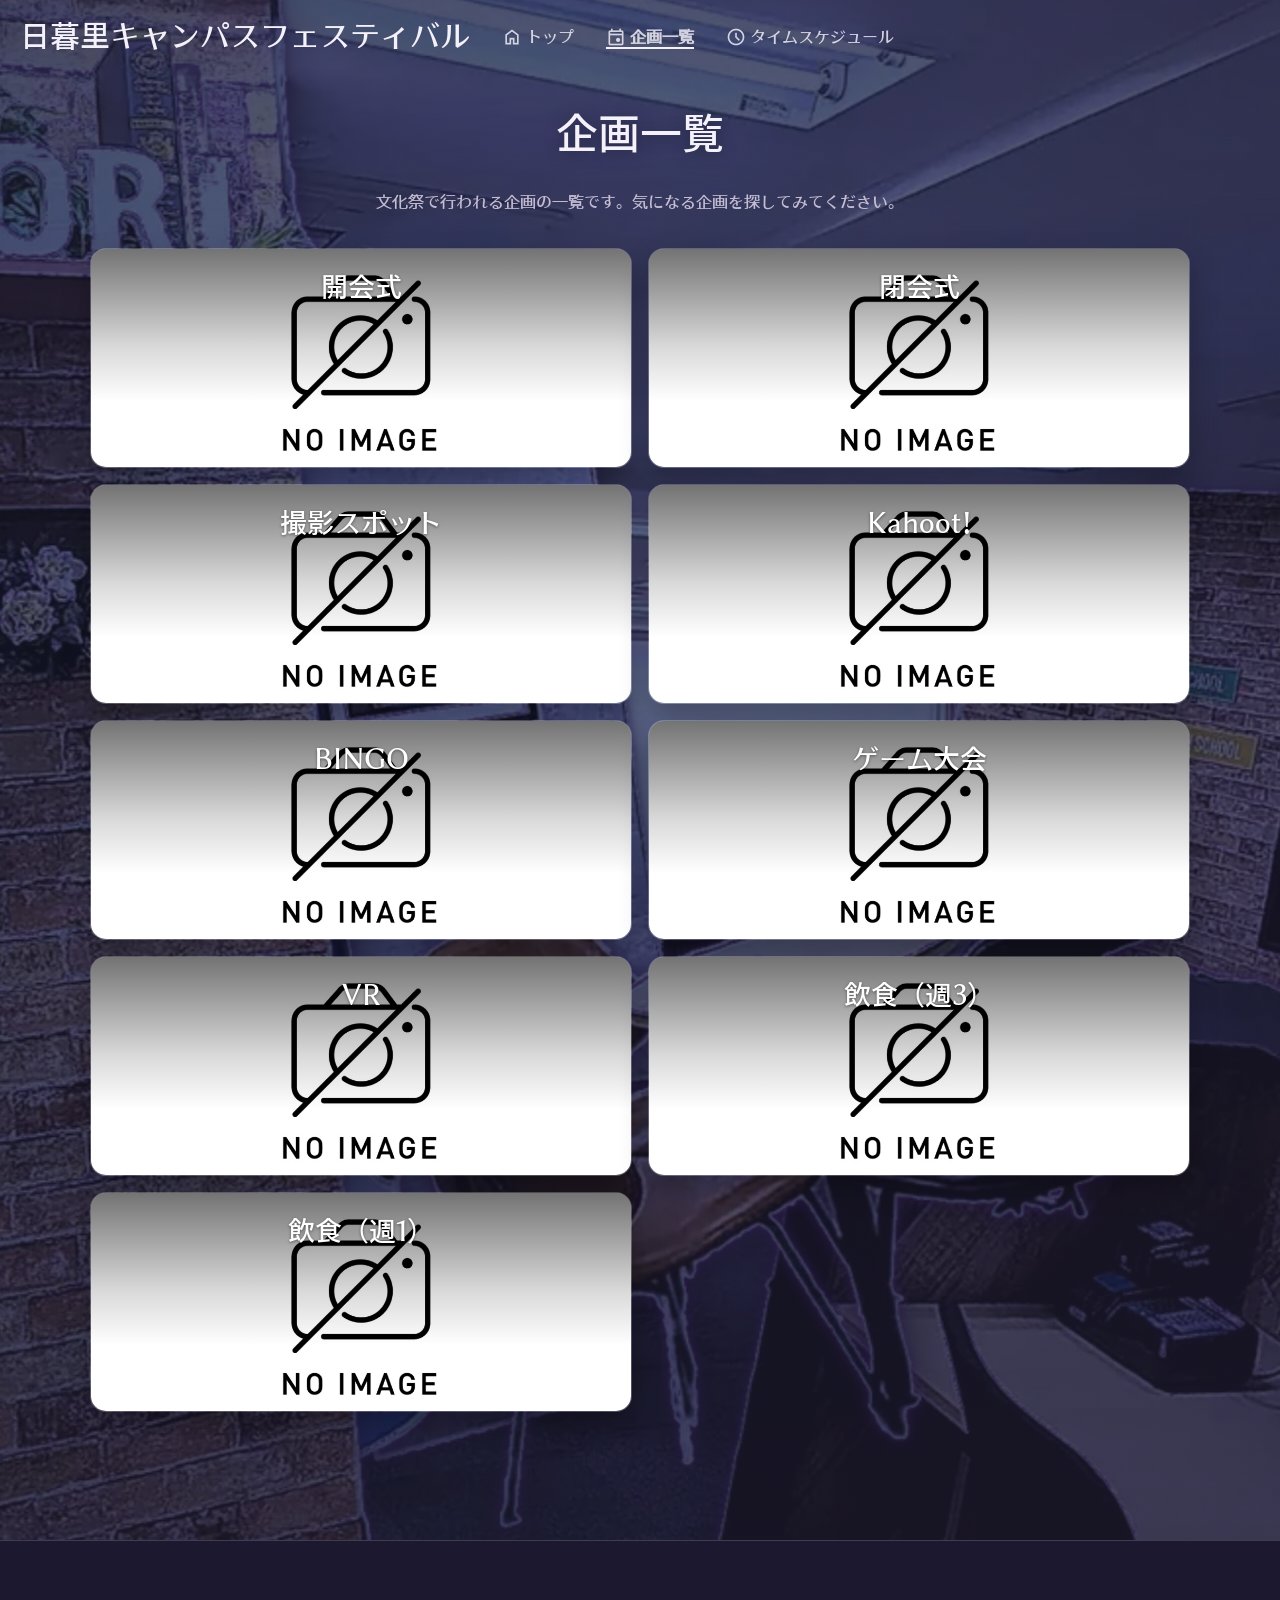
==== commit 3271a5d8: "webサイトの仮完成" ====
--- a/pages/events.html
+++ b/pages/events.html
@@ -13,7 +13,6 @@
   <!-- フォント（Google Fonts） -->
   <link rel="preconnect" href="https://fonts.googleapis.com">
   <link rel="preconnect" href="https://fonts.gstatic.com" crossorigin>
-  <link href="https://fonts.googleapis.com/css2?family=Noto+Sans+JP:wght@400;700&family=Stick&display=swap" rel="stylesheet">
   <link href="https://fonts.googleapis.com/css2?family=Material+Symbols+Outlined:opsz,wght,FILL,GRAD@24,400,0,0&display=swap" rel="stylesheet">
   <link rel="stylesheet" href="../css/style.css">
 </head>
--- a/css/style.css
+++ b/css/style.css
@@ -54,17 +54,17 @@
   --grad-cyan: #06b6d4;
   --grad-violet: #8b5cf6;
   --ambient-duration: 18s;
-  /* 暗色基調の動的グラデーション（夜空用・企画一覧） */
+  /* 暗色基調の動的グラデーション（夜空用・企画一覧〜Access） */
   --ambient-gradient-image: linear-gradient(
     125deg,
-    #14122a 0%,
-    #1a2a4a 12%,
-    #243a68 24%,
-    #1a1838 38%,
-    #2a2458 52%,
-    #3a2870 66%,
-    #1e3558 80%,
-    #16122e 100%
+    #07060f 0%,
+    #0a101c 12%,
+    #0e1830 24%,
+    #0c0a1c 38%,
+    #141028 52%,
+    #1a1434 66%,
+    #0e1a2c 80%,
+    #080710 100%
   );
   /* 小さいUI用のアクセント面 */
   --accent-gradient-image: linear-gradient(
@@ -80,6 +80,28 @@
   --spacing-md: 2rem;
   --spacing-lg: 4rem;
   --content-width: 960px;
+
+  /* 源暎ラテン（ラテゴ＝タイトル／ラテミン＝本文・サブ） */
+  --font-title: "GenEi LateGo", "Hiragino Sans", "Hiragino Kaku Gothic ProN", sans-serif;
+  --font-body: "GenEi LateMin", "Hiragino Mincho ProN", "Yu Mincho", serif;
+}
+
+/* 源暎ラテゴ v2（タイトル） */
+@font-face {
+  font-family: "GenEi LateGo";
+  src: url("../fonts/GenEiLateGo_v2.woff2") format("woff2");
+  font-weight: 400;
+  font-style: normal;
+  font-display: swap;
+}
+
+/* 源暎ラテミン v2（サブタイトル・本文など） */
+@font-face {
+  font-family: "GenEi LateMin";
+  src: url("../fonts/GenEiLateMin_v2.woff2") format("woff2");
+  font-weight: 400;
+  font-style: normal;
+  font-display: swap;
 }
 
 
@@ -101,7 +123,7 @@
 
 body {
   margin: 0;
-  font-family: "Noto Sans JP", sans-serif;
+  font-family: var(--font-body);
   font-size: 16px;
   line-height: 1.6;
   color: var(--color-text);
@@ -119,6 +141,13 @@
   max-width: 100%; /* 画像が画面からはみ出さないようにする */
   height: auto;
   display: block;
+}
+
+h1,
+h2,
+h3 {
+  font-family: var(--font-title);
+  font-weight: 400;
 }
 
 a {
@@ -161,11 +190,13 @@
   padding-block: var(--spacing-lg); /* 上下の内側余白 */
 }
 
-/* セクション見出し */
+/* セクション見出し（タイトル＝ラテゴ） */
 .section h2 {
   margin-top: 0;
   margin-bottom: var(--spacing-sm); /* 見出しと本文の間 */
   font-size: 1.5rem;
+  font-family: var(--font-title);
+  font-weight: 400;
   /* 中央寄せしたい場合の例（必要なら下のコメントを外す）:
   text-align: center;
   */
@@ -212,7 +243,7 @@
   background-color: rgba(var(--color-ink), 0.52);
   backdrop-filter: blur(12px);
   -webkit-backdrop-filter: blur(12px);
-  font-family: "Noto Sans JP", sans-serif;
+  font-family: var(--font-body);
   color: var(--color-text);
   transition: background-color 0.25s ease, border-bottom-color 0.25s ease;
 }
@@ -255,7 +286,7 @@
   line-height: 1;
   display: flex;
   align-items: center;
-  font-family: "Stick", "Noto Sans JP", sans-serif;
+  font-family: var(--font-title);
   text-decoration: none;
   color: inherit;
 }
@@ -346,12 +377,14 @@
    ・ヘッダーを背景に重ねる（初期は透明、スクロールでガラス）
    ---------------------------------------- */
 .page-home,
-.page-events {
+.page-events,
+.page-night {
   padding-top: 0;
 }
 
 .page-home .site-header,
-.page-events .site-header {
+.page-events .site-header,
+.page-night .site-header {
   background-color: transparent;
   border-bottom-color: transparent;
   backdrop-filter: none;
@@ -359,14 +392,26 @@
 }
 
 .page-home .site-header.is-scrolled,
-.page-events .site-header.is-scrolled {
+.page-events .site-header.is-scrolled,
+.page-night .site-header.is-scrolled {
   background-color: rgba(var(--color-ink), 0.78);
   border-bottom-color: var(--color-border);
   backdrop-filter: blur(12px);
   -webkit-backdrop-filter: blur(12px);
 }
 
-/* 企画一覧ページ: 見出しがヘッダーに隠れないよう上余白 */
+/* 企画一覧ページ: トップのヒーロー同様、キーアートをフルスクリーンに */
+.page-events .section.events {
+  padding: 0;
+  margin: 0;
+}
+
+.page-events .events-stage--list {
+  min-height: 100svh;
+  padding-bottom: var(--spacing-lg);
+}
+
+/* 見出しがヘッダーに隠れないよう上余白（ヒーローと同じ考え方） */
 .page-events .events-stage--list > .events-stage-heading {
   padding-top: calc(var(--header-offset, 5rem) + var(--spacing-md));
 }
@@ -440,7 +485,7 @@
 .hero-brand {
   margin: 0;
   max-width: 18em;
-  font-family: "Stick", "Noto Sans JP", sans-serif;
+  font-family: var(--font-title);
   font-size: clamp(1.75rem, 5.2vw, 3.25rem);
   font-weight: 400;
   line-height: 1.25;
@@ -451,6 +496,7 @@
 
 .hero-catch {
   margin: 0;
+  font-family: var(--font-body);
   font-size: clamp(1rem, 2.4vw, 1.25rem);
   font-weight: 400;
   letter-spacing: 0.12em;
@@ -459,6 +505,7 @@
 
 .hero-meta {
   margin: 0;
+  font-family: var(--font-body);
   font-size: 0.875rem;
   letter-spacing: 0.08em;
   color: #f4f1fa;
@@ -489,10 +536,9 @@
 }
 
 /*
-  トップ（見出し＋カルーセル一体）:
-  セクション上余白は舞台側で制御
+  トップ: 夜空パネル内の企画セクションは余白を舞台側で制御
 */
-.events:has(.events-stage) {
+.events-stage--panel > .events {
   padding-top: 0;
   padding-bottom: 0;
 }
@@ -510,14 +556,39 @@
   background-color: var(--color-panel); /* 青紫テーマの下地 */
 }
 
-/* トップ第二セクション: 夜空グラデ＋星 Canvas */
+/* トップ第二セクション〜末尾: 夜空グラデ＋星 Canvas */
 .events-stage--panel {
-  background-color: #14122a;
+  background-color: #07060f;
   background-image: var(--ambient-gradient-image);
   background-size: 280% 280%;
   background-repeat: no-repeat;
   animation: ambient-gradient-flow var(--ambient-duration) ease infinite;
-  padding-bottom: var(--spacing-md);
+  padding-bottom: 0;
+}
+
+/* パネル内の下層セクションは背景を透かして夜空を見せる */
+.events-stage--panel > .access,
+.events-stage--panel > .faq,
+.events-stage--panel > .site-footer,
+.events-stage--panel > .event-detail,
+.events-stage--panel > .timetable {
+  background-color: transparent;
+  background-image: none;
+  isolation: auto;
+  overflow: visible;
+}
+
+.events-stage--panel > .site-footer {
+  border-top-color: rgba(255, 255, 255, 0.1);
+}
+
+/* 企画詳細・時間割: 夜空パネルをフル高さ＋ヘッダー分の上余白 */
+.page-night .events-stage--panel {
+  min-height: 100svh;
+}
+
+.page-night .events-stage--panel > .section {
+  padding-top: calc(var(--header-offset, 5rem) + var(--spacing-md));
 }
 
 /* 柔らかい光のレイヤー（グラデの上・星の下） */
@@ -528,10 +599,10 @@
   z-index: 1;
   pointer-events: none;
   background:
-    radial-gradient(ellipse 60% 45% at 20% 30%, rgba(37, 99, 235, 0.16), transparent 70%),
-    radial-gradient(ellipse 50% 40% at 78% 60%, rgba(6, 182, 212, 0.12), transparent 70%),
-    radial-gradient(ellipse 55% 45% at 50% 85%, rgba(139, 92, 246, 0.14), transparent 70%);
-  opacity: 0.9;
+    radial-gradient(ellipse 60% 45% at 20% 30%, rgba(37, 99, 235, 0.06), transparent 70%),
+    radial-gradient(ellipse 50% 40% at 78% 60%, rgba(6, 182, 212, 0.04), transparent 70%),
+    radial-gradient(ellipse 55% 45% at 50% 85%, rgba(139, 92, 246, 0.05), transparent 70%);
+  opacity: 0.75;
   animation: night-soft-light 22s ease-in-out infinite;
 }
 
@@ -805,7 +876,7 @@
   margin: 0;
   font-size: 2.25rem;
   line-height: 1.2;
-  font-family: "Stick", "Noto Sans JP", sans-serif;
+  font-family: var(--font-title);
   color: var(--color-text);
   text-shadow: 0 2px 16px rgba(0, 0, 0, 0.35);
 }
@@ -1000,7 +1071,7 @@
   }
 
   .events-stage--panel {
-    background-color: #14122a;
+    background-color: #07060f;
     background-image: var(--ambient-gradient-image);
     background-size: 280% 280%;
     background-repeat: no-repeat;
@@ -1009,10 +1080,17 @@
 
   /* 企画一覧ページ: 余白を減らすため少し拡大してカバー */
   .events-stage--list {
+    background-color: #12101c;
     background-image: url("../images/nippori_1.webp");
-    background-size: 128%;
-    background-position: center 42%;
+    background-size: cover;
+    background-position: center;
     background-repeat: no-repeat;
+  }
+
+  .page-events .events-stage--list {
+    min-height: 100svh;
+    background-size: cover;
+    background-position: center;
   }
 
   .parallax-scene {
@@ -1208,6 +1286,8 @@
 .event-name {
   margin: 0 0 var(--spacing-xs);
   font-size: 1.6875rem; /* 元の1.5倍 */
+  font-family: var(--font-title);
+  font-weight: 400;
   color: inherit;
 }
 
@@ -1246,6 +1326,8 @@
 .timetable-day {
   margin: var(--spacing-md) 0 var(--spacing-sm);
   font-size: 1.125rem;
+  font-family: var(--font-title);
+  font-weight: 400;
 }
 
 /* 画面が狭くても表を横スクロールできるようにする */
@@ -1275,6 +1357,47 @@
   background-color: var(--color-surface-strong);
   font-weight: 600;
   color: var(--color-text);
+}
+
+.container--wide {
+  width: min(100% - 2rem, 1100px);
+  margin-inline: auto;
+}
+
+.timetable-table--places {
+  min-width: 920px;
+  font-size: 0.8125rem;
+}
+
+.timetable-table--places thead th {
+  text-align: center;
+  vertical-align: bottom;
+  line-height: 1.35;
+}
+
+.timetable-place-sub {
+  display: inline-block;
+  margin-top: 0.15rem;
+  font-size: 0.75em;
+  font-weight: 400;
+  color: var(--color-muted);
+}
+
+.timetable-table--places th[scope="row"] {
+  white-space: nowrap;
+  text-align: center;
+  font-variant-numeric: tabular-nums;
+}
+
+.timetable-table--places td {
+  text-align: center;
+  vertical-align: middle;
+}
+
+.timetable-note {
+  margin-top: var(--spacing-sm);
+  font-size: 0.875rem;
+  color: var(--color-muted);
 }
 
 
@@ -1288,7 +1411,7 @@
   isolation: isolate;
   overflow: hidden;
   text-align: center;
-  font-family: "Noto Sans JP", sans-serif;
+  font-family: var(--font-body);
   background-color: #3a3558;
   background-image:
     radial-gradient(
@@ -1308,7 +1431,7 @@
   isolation: isolate;
   overflow: hidden;
   text-align: center;
-  font-family: "Noto Sans JP", sans-serif;
+  font-family: var(--font-body);
   background-color: var(--color-background);
   background-image:
     radial-gradient(ellipse 70% 50% at 50% 0%, rgba(76, 29, 149, 0.16), transparent 70%);
@@ -1318,6 +1441,55 @@
 .faq > * {
   position: relative;
   z-index: 1;
+}
+
+.faq-lead {
+  margin: 0 0 var(--spacing-md);
+}
+
+.faq-list {
+  margin: 0 auto;
+  max-width: 40rem;
+  text-align: left;
+  display: grid;
+  gap: 0.75rem;
+}
+
+.faq-item {
+  margin: 0;
+  border: 1px solid var(--color-border);
+  border-radius: 12px;
+  background-color: var(--color-surface);
+  overflow: hidden;
+}
+
+.faq-item summary {
+  cursor: pointer;
+  list-style: none;
+  padding: 0.9rem 1.1rem;
+  font-family: var(--font-title);
+  font-weight: 400;
+  color: var(--color-text);
+}
+
+.faq-item summary::-webkit-details-marker {
+  display: none;
+}
+
+.faq-item summary::after {
+  content: "+";
+  float: right;
+  color: var(--color-muted);
+}
+
+.faq-item[open] summary::after {
+  content: "−";
+}
+
+.faq-item p {
+  margin: 0;
+  padding: 0 1.1rem 1rem;
+  color: var(--color-muted);
 }
 
 .access .access-name {
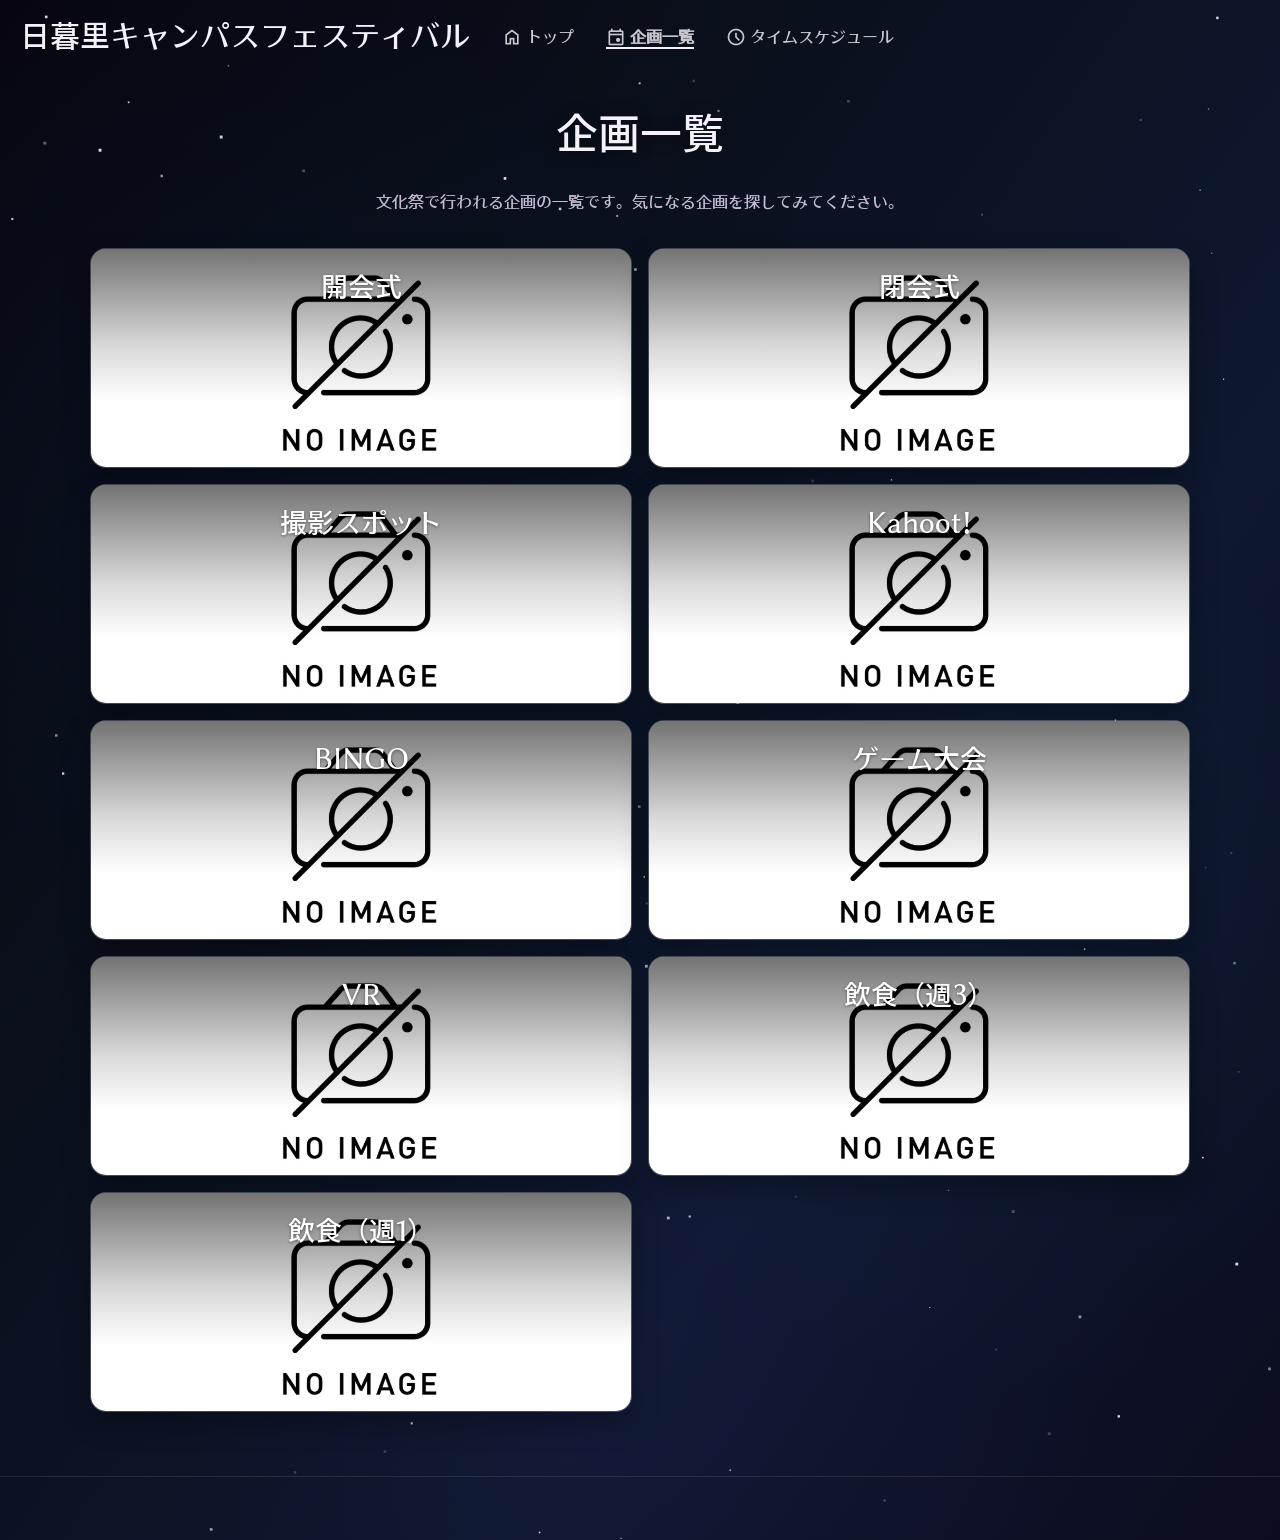
==== commit 66b54566: "スマホ版の現状対応" ====
--- a/pages/events.html
+++ b/pages/events.html
@@ -10,13 +10,12 @@
     CSS や JS、トップページへのリンクは「ひとつ上」を指す ../ を付けます。
     例: ../css/style.css  →  フォルダを1つ上がって css/style.css を読む
   -->
-  <!-- フォント（Google Fonts） -->
   <link rel="preconnect" href="https://fonts.googleapis.com">
   <link rel="preconnect" href="https://fonts.gstatic.com" crossorigin>
   <link href="https://fonts.googleapis.com/css2?family=Material+Symbols+Outlined:opsz,wght,FILL,GRAD@24,400,0,0&display=swap" rel="stylesheet">
   <link rel="stylesheet" href="../css/style.css">
 </head>
-<body class="page-events">
+<body class="page-night">
 
   <!-- ========================================
        Header（トップと同じ・背景に重ねる）
@@ -54,14 +53,11 @@
 
     <!-- ========================================
          企画一覧ページ
-         ・背景: class_all（PCはアニメーション / スマホは nippori_1）
-         ・このページの内容を編集すれば一覧が更新されます
+         ・背景: タイムスケジュールと同じ夜空
+         ・カード配置は従来どおり（見出し＋2列グリッド）
          ======================================== -->
     <section class="section events" id="events" aria-labelledby="events-heading">
-      <div class="events-stage events-stage--list">
-        <!-- data-asset-base="../" … pages/ から images/ を参照するため -->
-        <div class="parallax-scene" data-parallax-scene data-asset-base="../"></div>
-
+      <div class="events-stage events-stage--panel" data-night-sky>
         <div class="events-stage-heading">
           <h2 id="events-heading">企画一覧</h2>
         </div>
@@ -173,16 +169,17 @@
 
           </ul>
         </div>
+
+        <footer class="site-footer" id="footer">
+          <div class="container">
+          </div>
+        </footer>
       </div>
     </section>
 
   </main>
 
-  <footer class="site-footer" id="footer">
-    <div class="container">
-    </div>
-  </footer>
-
+  <script src="../js/starfield.js"></script>
   <script src="../js/parallax-scene.js"></script>
   <script src="../js/script.js"></script>
 </body>
--- a/css/style.css
+++ b/css/style.css
@@ -269,20 +269,22 @@
 
 .header-inner {
   display: flex;
-  flex-direction: column; /* スマホ（狭いとき）は縦 */
-  flex-wrap: wrap;
-  align-items: flex-start; /* 横方向は左寄せのまま */
+  flex-direction: row;
+  flex-wrap: nowrap;
+  align-items: baseline;
   justify-content: flex-start;
-  gap: 0.5rem;
+  gap: 0.75rem;
   text-align: left;
   width: 100%;
+  min-width: 0;
 }
 
 .site-title {
   margin: 0;
   font-size: 1.875rem; /* 元の 1.25rem の約1.5倍 */
   text-align: left;
-  flex-shrink: 0;
+  flex-shrink: 1;
+  min-width: 0;
   line-height: 1;
   display: flex;
   align-items: center;
@@ -307,14 +309,15 @@
   → メニュー項目を横一列に並べる。
 */
 .site-nav {
-  width: 100%;
+  width: auto;
+  flex-shrink: 0;
   display: flex;
   align-items: center;
 }
 
 .nav-list {
   display: flex;
-  flex-wrap: wrap;
+  flex-wrap: nowrap;
   justify-content: flex-start;
   align-items: center;
   gap: var(--spacing-sm);
@@ -331,6 +334,8 @@
   border-bottom: 2px solid transparent;
   line-height: 1;
   color: rgba(244, 241, 250, 0.82);
+  padding-bottom: 0;
+  white-space: nowrap;
 }
 
 /* Material Symbols（ナビ横のアイコン） */
@@ -340,18 +345,10 @@
   line-height: 1;
 }
 
-/* タブレット以上: タイトルの右にナビ（横は左寄せ、下端をタイトル文字に合わせる） */
+/* タブレット以上: 余白をPC基準に */
 @media (min-width: 768px) {
   .header-inner {
-    flex-direction: row;
-    flex-wrap: nowrap;
-    align-items: baseline; /* タイトル文字の下（ベースライン）にナビを合わせる */
-    justify-content: flex-start; /* 横方向は元どおり左から */
     gap: var(--spacing-md);
-  }
-
-  .site-nav {
-    width: auto;
   }
 
   .nav-list {
@@ -359,8 +356,6 @@
   }
 
   .nav-list a {
-    /* 下線スペース分だけ見た目が浮くのを抑える */
-    padding-bottom: 0;
     border-bottom-width: 2px;
   }
 }
@@ -571,7 +566,8 @@
 .events-stage--panel > .faq,
 .events-stage--panel > .site-footer,
 .events-stage--panel > .event-detail,
-.events-stage--panel > .timetable {
+.events-stage--panel > .timetable,
+.events-stage--panel > .events {
   background-color: transparent;
   background-image: none;
   isolation: auto;
@@ -582,12 +578,22 @@
   border-top-color: rgba(255, 255, 255, 0.1);
 }
 
-/* 企画詳細・時間割: 夜空パネルをフル高さ＋ヘッダー分の上余白 */
+/* 企画詳細・時間割・企画一覧: 夜空パネルをフル高さ＋ヘッダー分の上余白 */
 .page-night .events-stage--panel {
   min-height: 100svh;
 }
 
 .page-night .events-stage--panel > .section {
+  padding-top: calc(var(--header-offset, 5rem) + var(--spacing-md));
+}
+
+/* 企画一覧ページ: section 余白を消し、見出しでヘッダー分を確保（カード2列UI維持） */
+.page-night .section.events:has(.events-stage--panel) {
+  padding: 0;
+  margin: 0;
+}
+
+.page-night .events-stage--panel > .events-stage-heading {
   padding-top: calc(var(--header-offset, 5rem) + var(--spacing-md));
 }
 
@@ -1052,33 +1058,56 @@
 
 @media (max-width: 767px) {
   /*
-    スマホ: 動くレイヤー背景を廃止し、キーアート静止画をカバー表示
+    スマホ: PCレイアウトを維持しつつ、負荷の高い動くレイヤーだけ静止画に
   */
+  .site-header {
+    padding-block: 0.7rem;
+    padding-inline: 0.65rem;
+  }
+
+  .header-inner {
+    gap: 0.45rem;
+  }
+
+  .site-title {
+    font-size: clamp(0.78rem, 3.2vw, 1rem);
+    line-height: 1.2;
+  }
+
+  .nav-list {
+    gap: 0.4rem;
+  }
+
+  .nav-list a {
+    font-size: 0.7rem;
+    gap: 0.12rem;
+  }
+
+  .nav-list .material-symbols-outlined {
+    font-size: 1em;
+  }
+
   .hero-stage {
     background-color: var(--color-background);
     background-image: url("../images/nippori_1.webp");
     background-size: cover;
-    background-position: center 42%;
+    background-position: center;
     background-repeat: no-repeat;
   }
 
   .events-stage {
     background-color: var(--color-panel);
-    background-image: url("../images/nippori_1.webp");
-    background-size: cover;
-    background-position: center;
-    background-repeat: no-repeat;
   }
 
   .events-stage--panel {
     background-color: #07060f;
     background-image: var(--ambient-gradient-image);
-    background-size: 280% 280%;
+    background-size: 240% 240%;
     background-repeat: no-repeat;
-    animation: ambient-gradient-flow var(--ambient-duration) ease infinite;
-  }
-
-  /* 企画一覧ページ: 余白を減らすため少し拡大してカバー */
+    animation: ambient-gradient-flow calc(var(--ambient-duration) * 1.35) ease infinite;
+  }
+
+  /* 企画一覧ページ用の旧リスト背景指定は残すが、現行は panel を優先 */
   .events-stage--list {
     background-color: #12101c;
     background-image: url("../images/nippori_1.webp");
@@ -1087,38 +1116,65 @@
     background-repeat: no-repeat;
   }
 
-  .page-events .events-stage--list {
-    min-height: 100svh;
-    background-size: cover;
-    background-position: center;
-  }
-
   .parallax-scene {
     display: none !important;
   }
 
   .hero-content {
-    gap: 1rem;
-    padding-block: calc(var(--header-offset, 5rem) + 1.5rem) 4rem;
-  }
-
-  /* 企画一覧ページ: 2列は窮屈なので1列に */
+    gap: 0.85rem;
+    width: min(100% - 1.5rem, 40rem);
+    padding-block: calc(var(--header-offset, 4rem) + 1.25rem) 3.5rem;
+  }
+
+  .hero-brand {
+    font-size: clamp(1.45rem, 7vw, 2.25rem);
+  }
+
+  .hero-catch {
+    font-size: clamp(0.9rem, 3.6vw, 1.05rem);
+  }
+
+  /* PCと同じ2列を維持（カードだけ少しコンパクトに） */
   .events-stage > .container > .event-list {
-    grid-template-columns: 1fr;
-    gap: var(--spacing-md);
-  }
-
-  .events-stage-heading {
-    padding-block: 0.75rem;
+    grid-template-columns: 1fr 1fr;
+    gap: 0.65rem;
+  }
+
+  .events-stage > .container {
+    width: min(100% - 1.25rem, var(--content-width));
+    padding-bottom: var(--spacing-md);
+  }
+
+  .events-stage > .container > p {
+    font-size: 0.9rem;
+    margin-bottom: var(--spacing-sm);
+  }
+
+  .page-night .events-stage--panel > .events-stage-heading {
+    padding-top: calc(var(--header-offset, 4rem) + var(--spacing-sm));
   }
 
   .events-stage-heading h2 {
     font-size: 1.5rem;
   }
 
+  .event-card {
+    min-height: 0;
+    aspect-ratio: 1 / 1;
+    border-radius: 12px;
+  }
+
+  .event-name {
+    font-size: 1.05rem;
+  }
+
+  .event-meta {
+    font-size: 0.85rem;
+  }
+
   .event-carousel {
-    --carousel-card: 168px;
-    height: min(360px, 92vw);
+    --carousel-card: clamp(140px, 42vw, 180px);
+    height: min(340px, 88vw);
     perspective: 900px;
     perspective-origin: 50% 42%;
   }
@@ -1132,7 +1188,7 @@
   }
 
   .event-carousel .event-card-link:hover .event-card.is-active {
-    transform: scale(1.1) translateY(-6px);
+    transform: scale(1.1) translateY(-4px);
   }
 
   .carousel-nav {
@@ -1141,28 +1197,84 @@
   }
 
   .carousel-nav--prev {
-    left: 0.35rem;
+    left: 0.25rem;
   }
 
   .carousel-nav--next {
-    right: 0.35rem;
-  }
-
-  .site-title {
-    font-size: clamp(1.05rem, 4.6vw, 1.25rem);
-    line-height: 1.25;
-  }
-
-  .nav-list {
-    gap: 0.55rem;
-  }
-
-  .nav-list a {
-    font-size: 0.8125rem;
-  }
-
-  .nav-list .material-symbols-outlined {
-    font-size: 1.1em;
+    right: 0.25rem;
+  }
+
+  .access-map iframe {
+    height: 280px;
+  }
+
+  .table-wrap {
+    -webkit-overflow-scrolling: touch;
+    overscroll-behavior-x: contain;
+  }
+
+  .timetable-table--places {
+    min-width: 760px;
+    font-size: 0.72rem;
+  }
+
+  .timetable-table--places th[scope="row"] {
+    position: sticky;
+    left: 0;
+    z-index: 1;
+    background-color: rgba(var(--color-ink), 0.92);
+  }
+
+  .timetable-table--places thead th:first-child {
+    position: sticky;
+    left: 0;
+    z-index: 2;
+  }
+
+  .faq-list {
+    max-width: none;
+  }
+
+  .faq-item summary {
+    padding: 0.85rem 0.95rem;
+    font-size: 0.95rem;
+  }
+
+  .faq-item p {
+    padding: 0 0.95rem 0.9rem;
+    font-size: 0.9rem;
+  }
+
+  .container--wide {
+    width: min(100% - 1.25rem, 1100px);
+  }
+
+  .section {
+    padding-block: var(--spacing-md);
+  }
+
+  .page-night .events-stage--panel > .section {
+    padding-top: calc(var(--header-offset, 4rem) + var(--spacing-sm));
+    padding-bottom: var(--spacing-md);
+  }
+
+  /* 夜空の柔らかい光はスマホでは静止（負荷軽減・安定性） */
+  .events-stage--panel::after {
+    animation: none;
+    opacity: 0.7;
+    transform: none;
+  }
+
+  /* 極小幅のみナビ折り返し（はみ出し防止） */
+  @media (max-width: 380px) {
+    .header-inner {
+      flex-wrap: wrap;
+      align-items: flex-start;
+    }
+
+    .site-nav {
+      width: 100%;
+    }
   }
 }
 
@@ -1447,6 +1559,11 @@
   margin: 0 0 var(--spacing-md);
 }
 
+.faq-spacer {
+  margin: 0 0 var(--spacing-md);
+  min-height: 1.5em;
+}
+
 .faq-list {
   margin: 0 auto;
   max-width: 40rem;
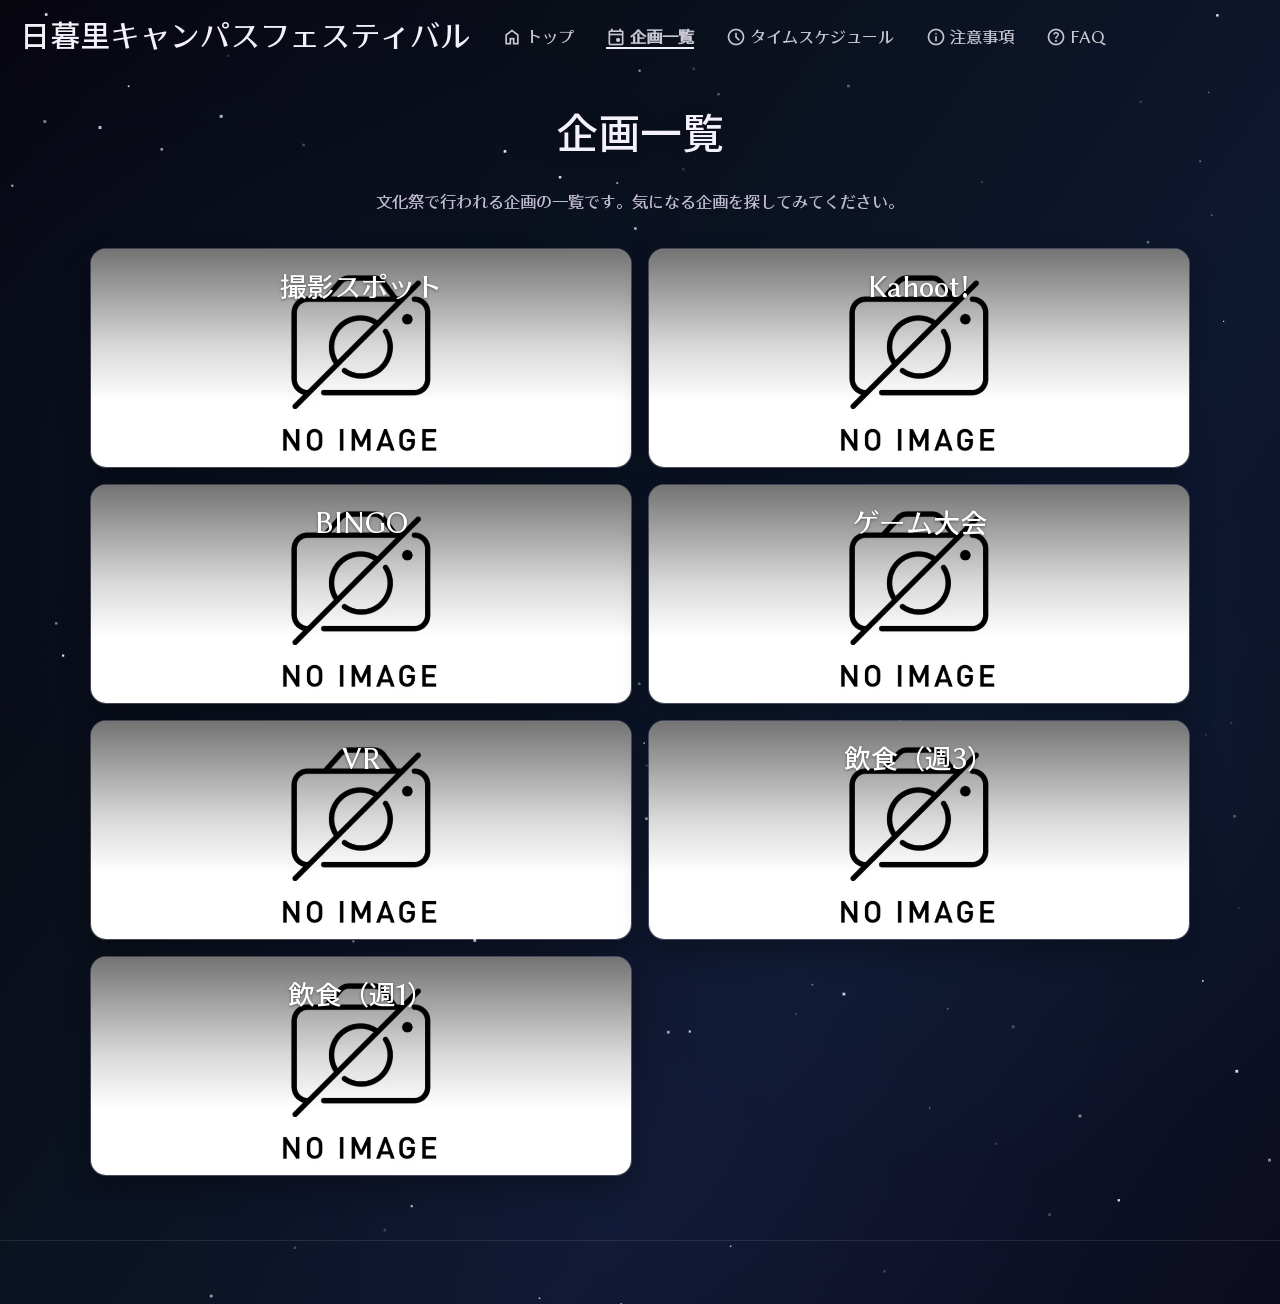
==== commit f2f92d40: "コミット" ====
--- a/pages/events.html
+++ b/pages/events.html
@@ -4,26 +4,15 @@
   <meta charset="UTF-8">
   <meta name="viewport" content="width=device-width, initial-scale=1.0">
   <title>企画一覧 | 日暮里キャンパスフェスティバル</title>
-  <!--
-    【パスについて】
-    このファイルは pages/ フォルダの中にあるので、
-    CSS や JS、トップページへのリンクは「ひとつ上」を指す ../ を付けます。
-    例: ../css/style.css  →  フォルダを1つ上がって css/style.css を読む
-  -->
   <link rel="preconnect" href="https://fonts.googleapis.com">
   <link rel="preconnect" href="https://fonts.gstatic.com" crossorigin>
-  <link href="https://fonts.googleapis.com/css2?family=Material+Symbols+Outlined:opsz,wght,FILL,GRAD@24,400,0,0&display=swap" rel="stylesheet">
+  <link href="https://fonts.googleapis.com/css2?family=Material+Symbols+Outlined:opsz,wght,FILL,GRAD@24,400,0,0&icon_names=event%2Chelp%2Chome%2Cinfo%2Cschedule&display=block" rel="stylesheet">
   <link rel="stylesheet" href="../css/style.css">
 </head>
 <body class="page-night">
-
-  <!-- ========================================
-       Header（トップと同じ・背景に重ねる）
-       ======================================== -->
   <header class="site-header" id="header">
     <div class="container header-inner">
       <a class="site-title" href="../index.html">日暮里キャンパスフェスティバル</a>
-
       <nav class="site-nav" aria-label="メインメニュー">
         <ul class="nav-list">
           <li>
@@ -44,143 +33,96 @@
               タイムスケジュール
             </a>
           </li>
+          <li>
+            <a href="../index.html#notices">
+              <span class="material-symbols-outlined" aria-hidden="true">info</span>
+              注意事項
+            </a>
+          </li>
+          <li>
+            <a href="../index.html#faq">
+              <span class="material-symbols-outlined" aria-hidden="true">help</span>
+              FAQ
+            </a>
+          </li>
         </ul>
       </nav>
     </div>
   </header>
-
   <main>
-
-    <!-- ========================================
-         企画一覧ページ
-         ・背景: タイムスケジュールと同じ夜空
-         ・カード配置は従来どおり（見出し＋2列グリッド）
-         ======================================== -->
     <section class="section events" id="events" aria-labelledby="events-heading">
       <div class="events-stage events-stage--panel" data-night-sky>
         <div class="events-stage-heading">
           <h2 id="events-heading">企画一覧</h2>
         </div>
-
         <div class="container">
           <p>文化祭で行われる企画の一覧です。気になる企画を探してみてください。</p>
-
-          <!--
-            ========================================
-            【企画一覧の書き方（ここを編集）】
-            ========================================
-            1. 下の「企画カード」1つ分（<li>...</li>）をコピーする
-            2. コピーしたブロックを </ul> の手前に貼り付ける
-            3. 中の文字だけ書き換える
-
-            書き換え項目の意味:
-            ・企画名 …… 例: 3年A組カフェ
-            ・カテゴリ …… 例: 模擬店 / 展示 / ステージ / 体験
-            ・場所 …… 例: 体育館 / 1年A組教室 / 中庭
-            ・紹介文 …… 1〜2行で企画の説明
-
-            ヒント:
-            ・不要な企画カードは、その <li>...</li> ごと削除してOK
-            ・サンプルのまま残しても、あとから差し替えできます
-            ========================================
-          -->
           <ul class="event-list">
-
-            <li>
-              <a class="event-card-link" href="events/kaikaisiki.html"><article class="event-card">
-                <img class="event-card-image" src="../images/kaikaisiki.jpg" alt="" aria-hidden="true">
-                <div class="event-card-body">
-                  <h3 class="event-name">開会式</h3>
-                </div>
-              </article></a>
-            </li>
-
-            <li>
-              <a class="event-card-link" href="events/heikaisiki.html"><article class="event-card">
-                <img class="event-card-image" src="../images/heikaisiki.jpg" alt="" aria-hidden="true">
-                <div class="event-card-body">
-                  <h3 class="event-name">閉会式</h3>
-                </div>
-              </article></a>
-            </li>
-
             <li>
               <a class="event-card-link" href="events/satueisupotto.html"><article class="event-card">
-                <img class="event-card-image" src="../images/satueisupotto.jpg" alt="" aria-hidden="true">
+                <img class="event-card-image" src="../images/event-placeholder.webp" alt="" aria-hidden="true" width="1024" height="898" decoding="async" fetchpriority="high">
                 <div class="event-card-body">
                   <h3 class="event-name">撮影スポット</h3>
                 </div>
               </article></a>
             </li>
-
             <li>
               <a class="event-card-link" href="events/kahoot.html"><article class="event-card">
-                <img class="event-card-image" src="../images/kahoot.jpg" alt="" aria-hidden="true">
+                <img class="event-card-image" src="../images/event-placeholder.webp" alt="" aria-hidden="true" width="1024" height="898" loading="lazy" decoding="async">
                 <div class="event-card-body">
                   <h3 class="event-name">Kahoot!</h3>
                 </div>
               </article></a>
             </li>
-
             <li>
               <a class="event-card-link" href="events/bingo.html"><article class="event-card">
-                <img class="event-card-image" src="../images/BINGO.jpg" alt="" aria-hidden="true">
+                <img class="event-card-image" src="../images/event-placeholder.webp" alt="" aria-hidden="true" width="1024" height="898" loading="lazy" decoding="async">
                 <div class="event-card-body">
                   <h3 class="event-name">BINGO</h3>
                 </div>
               </article></a>
             </li>
-
             <li>
               <a class="event-card-link" href="events/game.html"><article class="event-card">
-                <img class="event-card-image" src="../images/game.jpg" alt="" aria-hidden="true">
+                <img class="event-card-image" src="../images/event-placeholder.webp" alt="" aria-hidden="true" width="1024" height="898" loading="lazy" decoding="async">
                 <div class="event-card-body">
                   <h3 class="event-name">ゲーム大会</h3>
                 </div>
               </article></a>
             </li>
-
             <li>
               <a class="event-card-link" href="events/vr.html"><article class="event-card">
-                <img class="event-card-image" src="../images/VR.jpg" alt="" aria-hidden="true">
+                <img class="event-card-image" src="../images/event-placeholder.webp" alt="" aria-hidden="true" width="1024" height="898" loading="lazy" decoding="async">
                 <div class="event-card-body">
                   <h3 class="event-name">VR</h3>
                 </div>
               </article></a>
             </li>
-
             <li>
               <a class="event-card-link" href="events/food_3.html"><article class="event-card">
-                <img class="event-card-image" src="../images/food_3.jpg" alt="" aria-hidden="true">
+                <img class="event-card-image" src="../images/event-placeholder.webp" alt="" aria-hidden="true" width="1024" height="898" loading="lazy" decoding="async">
                 <div class="event-card-body">
                   <h3 class="event-name">飲食（週3）</h3>
                 </div>
               </article></a>
             </li>
-
             <li>
               <a class="event-card-link" href="events/food_1.html"><article class="event-card">
-                <img class="event-card-image" src="../images/food_1.jpg" alt="" aria-hidden="true">
+                <img class="event-card-image" src="../images/event-placeholder.webp" alt="" aria-hidden="true" width="1024" height="898" loading="lazy" decoding="async">
                 <div class="event-card-body">
                   <h3 class="event-name">飲食（週1）</h3>
                 </div>
               </article></a>
             </li>
-
           </ul>
         </div>
-
         <footer class="site-footer" id="footer">
           <div class="container">
           </div>
         </footer>
       </div>
     </section>
-
   </main>
-
-  <script src="../js/starfield.js"></script>
-  <script src="../js/parallax-scene.js"></script>
-  <script src="../js/script.js"></script>
+  <script src="../js/app.min.js"></script>
 </body>
 </html>
--- a/css/style.css
+++ b/css/style.css
@@ -1,1693 +1 @@
-/* ========================================
-   文化祭 Webサイト - スタイルシート
-   -----------------------------------------
-   【このファイルの読み方（超初心者向け）】
-
-   ・HTML = 中身（見出し・文章・リスト）
-   ・CSS  = 見た目と配置（色・大きさ・余白・並び方）
-
-   よく触る場所はこの3つだけ覚えればOKです。
-   1. :root …… 色や余白の「共通設定」（ここを変えると全体が変わりやすい）
-   2. text-align / margin / padding …… 文字や箱の位置・余白
-   3. display: flex / grid …… メニューやカードの並べ方
-
-   【配置でよく使う言葉】
-   ・text-align: left / center / right
-     → 文字を左・中央・右に寄せる
-   ・margin …… 箱の外側の空き
-   ・padding …… 箱の内側の空き
-   ・margin-inline: auto …… 左右の空きを自動にして中央寄せ
-   ・gap …… flex / grid の「要素と要素の間」の空き
-
-   【値の単位の目安】
-   ・px …… 固定サイズ（例: 16px）
-   ・rem …… 基本文字サイズ基準（例: 1rem ≒ 16px）。画面全体の調整に向く
-   ・% …… 親要素に対する割合
-   ======================================== */
-
-
-/* ----------------------------------------
-   カスタムプロパティ（色・余白など）
-   -----------------------------------------
-   【ここがテーマの司令塔】
-   下の --名前: 値; を変えると、サイト全体の雰囲気をまとめて変えられます。
-
-   例:
-   ・文字色を濃くしたい → --color-text を変更
-   ・余白を広くしたい   → --spacing-md や --spacing-lg を大きく
-   ・コンテンツ幅を広げたい → --content-width を 1100px などに変更
-   ---------------------------------------- */
-:root {
-  /* 暗色ガラスUI（Quiet Magic Classroom）※下地は黒すぎず、少し明るめ */
-  --color-text: #f4f1fa;           /* 本文・見出し */
-  --color-background: #1c1830;     /* ページ下地 */
-  --color-muted: #c4bdd4;          /* 補足文 */
-  --color-border: rgba(255, 255, 255, 0.16); /* 細い光縁 */
-  --color-link-hover: #5eead4;     /* ホバー・アクセント */
-
-  --color-surface: rgba(255, 255, 255, 0.09); /* ガラス面 */
-  --color-surface-strong: rgba(255, 255, 255, 0.14);
-  --color-panel: #242038;          /* セクションパネル */
-  --color-ink: 32, 28, 48;         /* オーバーレイ・ヘッダー用 RGB */
-
-  --grad-blue: #2563eb;
-  --grad-cyan: #06b6d4;
-  --grad-violet: #8b5cf6;
-  --ambient-duration: 18s;
-  /* 暗色基調の動的グラデーション（夜空用・企画一覧〜Access） */
-  --ambient-gradient-image: linear-gradient(
-    125deg,
-    #07060f 0%,
-    #0a101c 12%,
-    #0e1830 24%,
-    #0c0a1c 38%,
-    #141028 52%,
-    #1a1434 66%,
-    #0e1a2c 80%,
-    #080710 100%
-  );
-  /* 小さいUI用のアクセント面 */
-  --accent-gradient-image: linear-gradient(
-    125deg,
-    rgba(37, 99, 235, 0.55) 0%,
-    rgba(6, 182, 212, 0.4) 45%,
-    rgba(139, 92, 246, 0.55) 100%
-  );
-
-  /* 余白・レイアウト（小さい → 大きい） */
-  --spacing-xs: 0.5rem;
-  --spacing-sm: 1rem;
-  --spacing-md: 2rem;
-  --spacing-lg: 4rem;
-  --content-width: 960px;
-
-  /* 源暎ラテン（ラテゴ＝タイトル／ラテミン＝本文・サブ） */
-  --font-title: "GenEi LateGo", "Hiragino Sans", "Hiragino Kaku Gothic ProN", sans-serif;
-  --font-body: "GenEi LateMin", "Hiragino Mincho ProN", "Yu Mincho", serif;
-}
-
-/* 源暎ラテゴ v2（タイトル） */
-@font-face {
-  font-family: "GenEi LateGo";
-  src: url("../fonts/GenEiLateGo_v2.woff2") format("woff2");
-  font-weight: 400;
-  font-style: normal;
-  font-display: swap;
-}
-
-/* 源暎ラテミン v2（サブタイトル・本文など） */
-@font-face {
-  font-family: "GenEi LateMin";
-  src: url("../fonts/GenEiLateMin_v2.woff2") format("woff2");
-  font-weight: 400;
-  font-style: normal;
-  font-display: swap;
-}
-
-
-/* ----------------------------------------
-   ベーススタイル
-   ページ全体の基本設定
-   ---------------------------------------- */
-
-/*
-  box-sizing: border-box
-  → width / height の計算に padding と border を含める設定。
-    初心者のうちは「このままでOK」で大丈夫です。
-*/
-*,
-*::before,
-*::after {
-  box-sizing: border-box;
-}
-
-body {
-  margin: 0;
-  font-family: var(--font-body);
-  font-size: 16px;
-  line-height: 1.6;
-  color: var(--color-text);
-  background-color: var(--color-background);
-  min-height: 100vh;
-  overflow-x: clip;
-  padding-top: var(--header-offset, 5rem);
-}
-
-html {
-  overflow-x: clip;
-}
-
-img {
-  max-width: 100%; /* 画像が画面からはみ出さないようにする */
-  height: auto;
-  display: block;
-}
-
-h1,
-h2,
-h3 {
-  font-family: var(--font-title);
-  font-weight: 400;
-}
-
-a {
-  color: inherit; /* リンク色を周囲の文字色に合わせる */
-}
-
-/* リンクにマウスを乗せたとき → 水色に変色 */
-a:hover {
-  color: var(--color-link-hover);
-}
-
-
-/* ----------------------------------------
-   レイアウト共通
-   コンテナ・セクションの土台
-   -----------------------------------------
-   【文字や箱を中央に置きたいとき】
-   ・文字だけ中央 → text-align: center;
-   ・箱そのものを中央 → margin-inline: auto;（.container がこの方式）
-   ---------------------------------------- */
-
-/*
-  .container
-  → 中身を左右中央にまとめ、読みやすい幅にする共通ラッパー。
-    HTML側では <div class="container"> ... </div> で使います。
-*/
-.container {
-  /* 画面幅が狭いときは左右に余白、広いときは最大幅までに制限 */
-  width: min(100% - 2rem, var(--content-width));
-  margin-inline: auto; /* 左右自動余白 = 水平方向の中央寄せ */
-}
-
-/*
-  .section
-  → Hero / Events / Access など、ページのまとまりごとの上下余白。
-    余白を広げたい → padding-block を大きくする
-    余白を狭めたい → var(--spacing-md) などに変える
-*/
-.section {
-  padding-block: var(--spacing-lg); /* 上下の内側余白 */
-}
-
-/* セクション見出し（タイトル＝ラテゴ） */
-.section h2 {
-  margin-top: 0;
-  margin-bottom: var(--spacing-sm); /* 見出しと本文の間 */
-  font-size: 1.5rem;
-  font-family: var(--font-title);
-  font-weight: 400;
-  /* 中央寄せしたい場合の例（必要なら下のコメントを外す）:
-  text-align: center;
-  */
-}
-
-/* セクション本文 */
-.section p {
-  margin: 0;
-  color: var(--color-muted);
-  /* 中央寄せしたい場合の例:
-  text-align: center;
-  */
-}
-
-
-/* ----------------------------------------
-   Header / ナビ（タブ）
-   -----------------------------------------
-   【Flexbox（フレックスボックス）超入門】
-   display: flex にすると、中の要素を横並びなどで自在に配置できます。
-
-   よく使う指定:
-   ・justify-content …… 横方向の並べ方
-     - flex-start     : 左寄せ
-     - center         : 中央
-     - space-between  : 両端に分けて配置（今のヘッダー）
-     - flex-end       : 右寄せ
-   ・align-items …… 縦方向の揃え
-     - stretch（初期） / center / flex-start / flex-end
-   ・gap …… 要素同士の間隔
-   ・flex-wrap: wrap …… 画面が狭いとき折り返す
-   ---------------------------------------- */
-.site-header {
-  position: fixed;
-  top: 0;
-  left: 0;
-  right: 0;
-  z-index: 100;
-  display: flex;
-  align-items: center;
-  padding-block: 1.3rem;
-  padding-inline: 1rem;
-  border-bottom: 1px solid transparent;
-  background-color: rgba(var(--color-ink), 0.52);
-  backdrop-filter: blur(12px);
-  -webkit-backdrop-filter: blur(12px);
-  font-family: var(--font-body);
-  color: var(--color-text);
-  transition: background-color 0.25s ease, border-bottom-color 0.25s ease;
-}
-
-/* スクロール中: ガラスを少し濃くして可読性を確保 */
-.site-header.is-scrolled {
-  background-color: rgba(var(--color-ink), 0.78);
-  border-bottom-color: var(--color-border);
-}
-
-/*
-  .header-inner
-  → 狭い画面: 上にタイトル・下にナビ
-  → 広い画面: タイトルの右にナビを横並び
-*/
-.site-header > .container.header-inner {
-  /* 通常の container 中央寄せを解除して左端まで使う */
-  width: 100%;
-  max-width: none;
-  margin-inline: 0;
-  padding-inline: 0.25rem;
-}
-
-.header-inner {
-  display: flex;
-  flex-direction: row;
-  flex-wrap: nowrap;
-  align-items: baseline;
-  justify-content: flex-start;
-  gap: 0.75rem;
-  text-align: left;
-  width: 100%;
-  min-width: 0;
-}
-
-.site-title {
-  margin: 0;
-  font-size: 1.875rem; /* 元の 1.25rem の約1.5倍 */
-  text-align: left;
-  flex-shrink: 1;
-  min-width: 0;
-  line-height: 1;
-  display: flex;
-  align-items: center;
-  font-family: var(--font-title);
-  text-decoration: none;
-  color: inherit;
-}
-
-/* サイト名リンク */
-.site-title:hover {
-  color: inherit;
-}
-
-/* 今見ているページのナビ（目印） */
-.nav-list a[aria-current="page"] {
-  border-bottom-color: var(--color-text);
-  font-weight: 600;
-}
-
-/*
-  .nav-list
-  → メニュー項目を横一列に並べる。
-*/
-.site-nav {
-  width: auto;
-  flex-shrink: 0;
-  display: flex;
-  align-items: center;
-}
-
-.nav-list {
-  display: flex;
-  flex-wrap: nowrap;
-  justify-content: flex-start;
-  align-items: center;
-  gap: var(--spacing-sm);
-  margin: 0;
-  padding: 0;
-  list-style: none; /* 箇条書きの点（・）を消す */
-}
-
-.nav-list a {
-  display: inline-flex;
-  align-items: center;
-  gap: 0.25rem;
-  text-decoration: none;
-  border-bottom: 2px solid transparent;
-  line-height: 1;
-  color: rgba(244, 241, 250, 0.82);
-  padding-bottom: 0;
-  white-space: nowrap;
-}
-
-/* Material Symbols（ナビ横のアイコン） */
-.nav-list .material-symbols-outlined {
-  font-size: 1.25em;
-  font-variation-settings: "FILL" 0, "wght" 400, "GRAD" 0, "opsz" 24;
-  line-height: 1;
-}
-
-/* タブレット以上: 余白をPC基準に */
-@media (min-width: 768px) {
-  .header-inner {
-    gap: var(--spacing-md);
-  }
-
-  .nav-list {
-    gap: var(--spacing-md);
-  }
-
-  .nav-list a {
-    border-bottom-width: 2px;
-  }
-}
-
-/* マウスを乗せたときの目印（文字・アイコン・下線を水色に） */
-.nav-list a:hover {
-  color: var(--color-link-hover);
-  border-bottom-color: var(--color-link-hover);
-}
-
-
-/* ----------------------------------------
-   トップ / 企画一覧（キーアート上）
-   ・ヘッダーを背景に重ねる（初期は透明、スクロールでガラス）
-   ---------------------------------------- */
-.page-home,
-.page-events,
-.page-night {
-  padding-top: 0;
-}
-
-.page-home .site-header,
-.page-events .site-header,
-.page-night .site-header {
-  background-color: transparent;
-  border-bottom-color: transparent;
-  backdrop-filter: none;
-  -webkit-backdrop-filter: none;
-}
-
-.page-home .site-header.is-scrolled,
-.page-events .site-header.is-scrolled,
-.page-night .site-header.is-scrolled {
-  background-color: rgba(var(--color-ink), 0.78);
-  border-bottom-color: var(--color-border);
-  backdrop-filter: blur(12px);
-  -webkit-backdrop-filter: blur(12px);
-}
-
-/* 企画一覧ページ: トップのヒーロー同様、キーアートをフルスクリーンに */
-.page-events .section.events {
-  padding: 0;
-  margin: 0;
-}
-
-.page-events .events-stage--list {
-  min-height: 100svh;
-  padding-bottom: var(--spacing-lg);
-}
-
-/* 見出しがヘッダーに隠れないよう上余白（ヒーローと同じ考え方） */
-.page-events .events-stage--list > .events-stage-heading {
-  padding-top: calc(var(--header-offset, 5rem) + var(--spacing-md));
-}
-
-/* ----------------------------------------
-   Hero（ファーストビュー専用・仮実装）
-   ・ブランド / キャッチ枠 / メタ / CTA のみ
-   ・キーアートはフルブリード
-   ---------------------------------------- */
-.hero {
-  position: relative;
-  margin: 0;
-  padding: 0;
-  text-align: center;
-}
-
-.hero-stage {
-  position: relative;
-  isolation: isolate;
-  overflow: hidden;
-  width: 100%;
-  min-height: 100svh;
-  display: flex;
-  flex-direction: column;
-  align-items: center;
-  justify-content: center;
-  background-color: var(--color-background);
-}
-
-.hero-stage > .parallax-scene {
-  position: absolute;
-  inset: 0;
-  z-index: 0;
-}
-
-/* 可読性用の薄い暗幕（中央テキスト帯） */
-.hero-stage::before {
-  content: "";
-  position: absolute;
-  inset: 0;
-  z-index: 1;
-  pointer-events: none;
-  background:
-    radial-gradient(
-      ellipse 70% 55% at 50% 48%,
-      rgba(var(--color-ink), 0.42) 0%,
-      rgba(var(--color-ink), 0.14) 55%,
-      rgba(var(--color-ink), 0.32) 100%
-    ),
-    linear-gradient(
-      to bottom,
-      rgba(var(--color-ink), 0.28) 0%,
-      transparent 28%,
-      transparent 62%,
-      rgba(var(--color-ink), 0.4) 100%
-    );
-}
-
-.hero-content {
-  position: relative;
-  z-index: 2;
-  width: min(100% - 2.5rem, 40rem);
-  margin-inline: auto;
-  padding-block: calc(var(--header-offset, 5rem) + 2rem) 5rem;
-  display: flex;
-  flex-direction: column;
-  align-items: center;
-  gap: 1.25rem;
-}
-
-.hero-brand {
-  margin: 0;
-  max-width: 18em;
-  font-family: var(--font-title);
-  font-size: clamp(1.75rem, 5.2vw, 3.25rem);
-  font-weight: 400;
-  line-height: 1.25;
-  letter-spacing: 0.06em;
-  color: #f4f1fa;
-  text-shadow: 0 2px 24px rgba(0, 0, 0, 0.45);
-}
-
-.hero-catch {
-  margin: 0;
-  font-family: var(--font-body);
-  font-size: clamp(1rem, 2.4vw, 1.25rem);
-  font-weight: 400;
-  letter-spacing: 0.12em;
-  color: rgba(244, 241, 250, 0.88);
-}
-
-.hero-meta {
-  margin: 0;
-  font-family: var(--font-body);
-  font-size: 0.875rem;
-  letter-spacing: 0.08em;
-  color: #f4f1fa;
-}
-
-
-/* ----------------------------------------
-   企画一覧 / イベント欄（events）
-   -----------------------------------------
-   HTML の .event-list 内の <li> をコピーすれば件数を増やせます。
-
-   【Grid（グリッド）超入門】
-   display: grid は「カードをマス目状に並べる」のが得意です。
-
-   よく使う指定:
-   ・gap …… カード同士の間隔
-   ・grid-template-columns …… 列の作り方
-     例1) 1列のまま:     今の設定（指定なし = 1列）
-     例2) 2列にする:     grid-template-columns: 1fr 1fr;
-     例3) 自動で列増減:
-       grid-template-columns: repeat(auto-fit, minmax(240px, 1fr));
-       （画面が広いと複数列、狭いと1列）
-
-   ※ 1fr は「残りスペースを等分する」単位です。
-   ---------------------------------------- */
-.events {
-  text-align: center;
-}
-
-/*
-  トップ: 夜空パネル内の企画セクションは余白を舞台側で制御
-*/
-.events-stage--panel > .events {
-  padding-top: 0;
-  padding-bottom: 0;
-}
-
-/* ----------------------------------------
-   企画一覧ステージ（見出し＋カルーセル一体）
-   ・背景: 分割レイヤーのパララックス舞台
-   ・半透明オーバーレイで文字・カードの視認性を確保
-   ---------------------------------------- */
-.events-stage {
-  position: relative;
-  isolation: isolate;
-  overflow: hidden;
-  width: 100%;
-  background-color: var(--color-panel); /* 青紫テーマの下地 */
-}
-
-/* トップ第二セクション〜末尾: 夜空グラデ＋星 Canvas */
-.events-stage--panel {
-  background-color: #07060f;
-  background-image: var(--ambient-gradient-image);
-  background-size: 280% 280%;
-  background-repeat: no-repeat;
-  animation: ambient-gradient-flow var(--ambient-duration) ease infinite;
-  padding-bottom: 0;
-}
-
-/* パネル内の下層セクションは背景を透かして夜空を見せる */
-.events-stage--panel > .access,
-.events-stage--panel > .faq,
-.events-stage--panel > .site-footer,
-.events-stage--panel > .event-detail,
-.events-stage--panel > .timetable,
-.events-stage--panel > .events {
-  background-color: transparent;
-  background-image: none;
-  isolation: auto;
-  overflow: visible;
-}
-
-.events-stage--panel > .site-footer {
-  border-top-color: rgba(255, 255, 255, 0.1);
-}
-
-/* 企画詳細・時間割・企画一覧: 夜空パネルをフル高さ＋ヘッダー分の上余白 */
-.page-night .events-stage--panel {
-  min-height: 100svh;
-}
-
-.page-night .events-stage--panel > .section {
-  padding-top: calc(var(--header-offset, 5rem) + var(--spacing-md));
-}
-
-/* 企画一覧ページ: section 余白を消し、見出しでヘッダー分を確保（カード2列UI維持） */
-.page-night .section.events:has(.events-stage--panel) {
-  padding: 0;
-  margin: 0;
-}
-
-.page-night .events-stage--panel > .events-stage-heading {
-  padding-top: calc(var(--header-offset, 5rem) + var(--spacing-md));
-}
-
-/* 柔らかい光のレイヤー（グラデの上・星の下） */
-.events-stage--panel::after {
-  content: "";
-  position: absolute;
-  inset: -4%;
-  z-index: 1;
-  pointer-events: none;
-  background:
-    radial-gradient(ellipse 60% 45% at 20% 30%, rgba(37, 99, 235, 0.06), transparent 70%),
-    radial-gradient(ellipse 50% 40% at 78% 60%, rgba(6, 182, 212, 0.04), transparent 70%),
-    radial-gradient(ellipse 55% 45% at 50% 85%, rgba(139, 92, 246, 0.05), transparent 70%);
-  opacity: 0.75;
-  animation: night-soft-light 22s ease-in-out infinite;
-}
-
-@keyframes night-soft-light {
-  0%,
-  100% {
-    opacity: 0.82;
-    transform: translate3d(0, 0, 0);
-  }
-  50% {
-    opacity: 1;
-    transform: translate3d(1.2%, -0.8%, 0);
-  }
-}
-
-.night-sky {
-  position: absolute;
-  inset: 0;
-  z-index: 2;
-  width: 100%;
-  height: 100%;
-  pointer-events: none;
-  display: block;
-}
-
-@keyframes ambient-gradient-flow {
-  0% {
-    background-position: 0% 40%;
-  }
-  50% {
-    background-position: 100% 60%;
-  }
-  100% {
-    background-position: 0% 40%;
-  }
-}
-
-@media (prefers-reduced-motion: reduce) {
-  .events-stage--panel {
-    animation: none;
-    background-position: 40% 50%;
-  }
-
-  .events-stage--panel::after {
-    animation: none;
-    opacity: 0.9;
-    transform: none;
-  }
-}
-
-.events-stage--panel .events-stage-heading h2 {
-  color: var(--color-text);
-}
-
-.events-more {
-  position: relative;
-  z-index: 3;
-  margin: 0;
-  padding: var(--spacing-md) var(--spacing-sm) var(--spacing-lg);
-  text-align: center;
-}
-
-.events-more a {
-  color: rgba(244, 241, 250, 0.88);
-  text-decoration: underline;
-  text-underline-offset: 0.2em;
-}
-
-.events-more a:hover {
-  color: #5eead4;
-}
-
-/*
-  企画一覧ページ: 背景をセクション全体に広げ、余白が出ないようにする。
-  （sticky だと下端に下地色のあまりが出やすい）
-*/
-.events-stage--list > .parallax-scene {
-  position: absolute;
-  inset: 0;
-  height: auto;
-  margin-bottom: 0;
-}
-
-/* ----------------------------------------
-   パララックス舞台（class_all レイヤー）
-   ・配置は初期化時に固定し、実行中は transform / opacity のみ更新
-   ・CSS animation は使わず、1本の JS ループで同期
-   ---------------------------------------- */
-.parallax-scene {
-  position: absolute;
-  inset: 0;
-  z-index: 0;
-  overflow: hidden;
-  pointer-events: none;
-  contain: layout paint;
-}
-
-.parallax-scene__world {
-  position: absolute;
-  transform-origin: center center;
-  contain: layout style;
-}
-
-/* 位置・浮遊用ラッパー（transform のみ動かす） */
-.parallax-scene__slot {
-  position: absolute;
-  line-height: 0;
-  transform: translateZ(0);
-}
-
-.parallax-scene.is-active .parallax-scene__slot.is-animated,
-.parallax-scene.is-active .parallax-scene__slot.is-background {
-  will-change: transform;
-}
-
-.parallax-scene__slot.is-background {
-  left: 0 !important;
-  top: 0 !important;
-  width: 100% !important;
-  height: 100%;
-}
-
-.parallax-scene__layer {
-  position: relative;
-  width: 100%;
-  height: auto;
-  max-width: none;
-  display: block;
-  pointer-events: none;
-  user-select: none;
-  /* 濃い紫の縁取り + 奥行き。多段 filter を2段に抑えて合成負荷を削減 */
-  filter:
-    drop-shadow(0 0 5px rgba(76, 29, 149, 0.95))
-    drop-shadow(4px 12px 18px rgba(10, 6, 28, 0.42));
-}
-
-/* 奥（後ろの壁）: 薄い影で遠ざける */
-.parallax-scene__layer[data-depth="mid-back"] {
-  filter:
-    drop-shadow(0 0 4px rgba(76, 29, 149, 0.82))
-    drop-shadow(2px 7px 11px rgba(10, 6, 28, 0.26));
-}
-
-/* 壁: 中程度の影 */
-.parallax-scene__layer[data-depth="wall"] {
-  filter:
-    drop-shadow(0 0 5px rgba(76, 29, 149, 0.95))
-    drop-shadow(4px 12px 18px rgba(10, 6, 28, 0.42));
-}
-
-/* 缶など中間手前: 少し強め */
-.parallax-scene__layer[data-depth="mid-front"] {
-  filter:
-    drop-shadow(0 0 6px rgba(76, 29, 149, 1))
-    drop-shadow(5px 14px 20px rgba(8, 4, 24, 0.5));
-}
-
-/* 手前テーブル: いちばん濃い落ち影で手前感を出す */
-.parallax-scene__layer[data-depth="foreground"] {
-  filter:
-    drop-shadow(0 0 7px rgba(76, 29, 149, 1))
-    drop-shadow(6px 18px 24px rgba(8, 4, 22, 0.58));
-}
-
-.parallax-scene__layer.is-background {
-  width: 100%;
-  height: 100%;
-  object-fit: cover;
-  filter: none;
-}
-
-/* Access 同系の光。背景位置は動かさず、transform のみ JS で更新 */
-.parallax-scene__glow {
-  position: absolute;
-  inset: 0;
-  z-index: 20;
-  pointer-events: none;
-  background: linear-gradient(
-    125deg,
-    rgba(37, 99, 235, 0.2) 0%,
-    rgba(6, 182, 212, 0.1) 40%,
-    rgba(139, 92, 246, 0.22) 100%
-  );
-  opacity: 0.42;
-  contain: strict;
-  transform: translate3d(0, 0, 0) scale(1.08);
-}
-
-.parallax-scene.is-active .parallax-scene__glow {
-  will-change: transform;
-}
-
-/* ぼんやりパーティクル（blur なし・グラデで柔らかく見せる） */
-.parallax-scene__particles {
-  position: absolute;
-  inset: 0;
-  z-index: 21;
-  pointer-events: none;
-  overflow: hidden;
-  contain: strict;
-}
-
-.parallax-scene__particle {
-  position: absolute;
-  left: var(--p-left, 50%);
-  bottom: -8%;
-  width: var(--p-size, 10px);
-  height: var(--p-size, 10px);
-  margin-left: calc(var(--p-size, 10px) / -2);
-  border-radius: 50%;
-  background: radial-gradient(
-    circle,
-    rgba(186, 230, 253, 0.85) 0%,
-    rgba(196, 181, 253, 0.4) 40%,
-    rgba(139, 92, 246, 0) 70%
-  );
-  opacity: 0;
-  transform: translate3d(0, 0, 0) scale(0.7);
-}
-
-.parallax-scene.is-active .parallax-scene__particle {
-  will-change: transform;
-}
-
-/* 半透明オーバーレイ（全体・可読性・暗色） */
-.events-stage::before {
-  content: "";
-  position: absolute;
-  inset: 0;
-  z-index: 2;
-  pointer-events: none;
-  background: linear-gradient(
-    160deg,
-    rgba(var(--color-ink), 0.22) 0%,
-    rgba(var(--color-ink), 0.08) 45%,
-    rgba(var(--color-ink), 0.3) 100%
-  );
-}
-
-/* 企画一覧ページ: 背景を少し暗くし文字の視認性を確保 */
-.events-stage--list::before {
-  background:
-    linear-gradient(
-      180deg,
-      rgba(var(--color-ink), 0.48) 0%,
-      rgba(var(--color-ink), 0.38) 40%,
-      rgba(var(--color-ink), 0.55) 100%
-    ),
-    radial-gradient(
-      ellipse 70% 50% at 50% 35%,
-      rgba(18, 16, 28, 0.2) 0%,
-      rgba(18, 16, 28, 0.45) 100%
-    );
-}
-
-.events-stage--panel::before {
-  display: none;
-}
-
-.events-stage > *:not(.parallax-scene):not(.night-sky) {
-  position: relative;
-  z-index: 3;
-}
-
-.events-stage-heading {
-  padding-block: var(--spacing-md);
-  text-align: center;
-}
-
-.events-stage-heading h2 {
-  margin: 0;
-  font-size: 2.25rem;
-  line-height: 1.2;
-  font-family: var(--font-title);
-  color: var(--color-text);
-  text-shadow: 0 2px 16px rgba(0, 0, 0, 0.35);
-}
-
-.event-list {
-  margin: var(--spacing-md) 0 0; /* 上に余白 / 左右下は 0 */
-  padding: 0;
-  list-style: none;
-  display: grid;
-  gap: var(--spacing-sm); /* カードとカードの間 */
-}
-
-/* 企画一覧ページのみ横2列（カルーセル内の .event-list は除外） */
-.events-stage > .container > .event-list {
-  grid-template-columns: 1fr 1fr;
-}
-
-.events-stage > .container {
-  padding-bottom: var(--spacing-lg);
-}
-
-.events-stage > .container > p {
-  margin: 0 0 var(--spacing-md);
-  text-align: center;
-  color: var(--color-muted);
-  text-shadow: none;
-}
-
-/* ----------------------------------------
-   イベント・カルーセル（トップ用）※仮実装
-   ・正面の後ろを中心にした円型 3D 配置
-   ・7秒に1回、円を回転して次の企画を正面へ
-   ・正面カードは is-active で拡大
-   ・背景は親 .events-stage のレイヤー舞台を使用
-   ---------------------------------------- */
-.event-carousel {
-  --carousel-card: 330px; /* 正方形を1.5倍（元220px） */
-  position: relative;
-  width: 100%;
-  max-width: 100%;
-  height: min(600px, 95vw);
-  perspective: 1800px;
-  perspective-origin: 50% 45%;
-  overflow: hidden;
-  display: flex;
-  align-items: center;
-  justify-content: center;
-  isolation: isolate;
-  touch-action: pan-y;
-  user-select: none;
-  /* 背景は .events-stage に統一したため、ここでは透明 */
-  background: transparent;
-}
-
-/* ----------------------------------------
-   カルーセル左右ナビ（外側向きの三角形ボタン）
-   ---------------------------------------- */
-.carousel-nav {
-  position: absolute;
-  top: 50%;
-  z-index: 5;
-  width: clamp(36px, 7vw, 56px);
-  height: clamp(64px, 14vw, 96px);
-  padding: 0;
-  border: 1px solid var(--color-border);
-  cursor: pointer;
-  transform: translateY(-50%);
-  background-color: rgba(var(--color-ink), 0.52);
-  background-image: var(--accent-gradient-image);
-  background-size: 100% 100%;
-  background-position: center;
-  background-repeat: no-repeat;
-  background-blend-mode: soft-light;
-  box-shadow: 0 8px 24px rgba(0, 0, 0, 0.35);
-  transition: transform 0.2s ease, filter 0.2s ease, opacity 0.2s ease;
-}
-
-/* 左：外側（左向き）◀ */
-.carousel-nav--prev {
-  left: clamp(0.5rem, 2.5vw, 1.5rem);
-  clip-path: polygon(100% 0, 0 50%, 100% 100%);
-}
-
-/* 右：外側（右向き）▶ */
-.carousel-nav--next {
-  right: clamp(0.5rem, 2.5vw, 1.5rem);
-  clip-path: polygon(0 0, 100% 50%, 0 100%);
-}
-
-.carousel-nav:hover {
-  filter: brightness(1.05);
-}
-
-.carousel-nav:active {
-  transform: translateY(-50%) scale(0.94);
-}
-
-.carousel-nav:focus-visible {
-  outline: 3px solid var(--grad-blue);
-  outline-offset: 4px;
-}
-
-.event-carousel .event-list {
-  position: relative;
-  width: var(--carousel-card);
-  height: var(--carousel-card);
-  margin: 0;
-  padding: 0;
-  list-style: none;
-  transform-style: preserve-3d;
-  transform: translateZ(0);
-}
-
-.event-carousel .event-list > li {
-  position: absolute;
-  top: 0;
-  left: 0;
-  width: var(--carousel-card);
-  height: var(--carousel-card);
-  margin: 0;
-  transform-style: preserve-3d;
-  -webkit-backface-visibility: hidden;
-  backface-visibility: hidden;
-}
-
-.event-carousel .event-card-link {
-  display: block;
-  width: 100%;
-  height: 100%;
-  -webkit-backface-visibility: hidden;
-  backface-visibility: hidden;
-}
-
-.event-carousel .event-card {
-  box-sizing: border-box;
-  position: relative;
-  width: 100%;
-  height: 100%;
-  aspect-ratio: 1 / 1;
-  display: flex;
-  flex-direction: column;
-  justify-content: flex-start;
-  align-items: stretch;
-  text-align: center;
-  overflow: hidden;
-  border: none;
-  border-radius: 16px;
-  background-color: #ffffff;
-  transition: transform 0.35s ease;
-  transform-origin: center center;
-  -webkit-backface-visibility: hidden;
-  backface-visibility: hidden;
-  padding: 0;
-  /* 背景写真の上でも輪郭が分かるよう、影を強めに */
-  box-shadow: 0 12px 30px rgba(0, 0, 0, 0.3);
-}
-
-/* 正面カード */
-.event-carousel .event-card.is-active {
-  transform: scale(1.28);
-  z-index: 2;
-  box-shadow: 0 20px 48px rgba(0, 0, 0, 0.4);
-}
-
-/* 正面カードにホバー中だけ少し上へ */
-.event-carousel .event-card-link:hover .event-card.is-active {
-  transform: scale(1.28) translateY(-14px);
-}
-
-.event-carousel .event-meta {
-  justify-content: center;
-}
-
-@media (max-width: 767px) {
-  /*
-    スマホ: PCレイアウトを維持しつつ、負荷の高い動くレイヤーだけ静止画に
-  */
-  .site-header {
-    padding-block: 0.7rem;
-    padding-inline: 0.65rem;
-  }
-
-  .header-inner {
-    gap: 0.45rem;
-  }
-
-  .site-title {
-    font-size: clamp(0.78rem, 3.2vw, 1rem);
-    line-height: 1.2;
-  }
-
-  .nav-list {
-    gap: 0.4rem;
-  }
-
-  .nav-list a {
-    font-size: 0.7rem;
-    gap: 0.12rem;
-  }
-
-  .nav-list .material-symbols-outlined {
-    font-size: 1em;
-  }
-
-  .hero-stage {
-    background-color: var(--color-background);
-    background-image: url("../images/nippori_1.webp");
-    background-size: cover;
-    background-position: center;
-    background-repeat: no-repeat;
-  }
-
-  .events-stage {
-    background-color: var(--color-panel);
-  }
-
-  .events-stage--panel {
-    background-color: #07060f;
-    background-image: var(--ambient-gradient-image);
-    background-size: 240% 240%;
-    background-repeat: no-repeat;
-    animation: ambient-gradient-flow calc(var(--ambient-duration) * 1.35) ease infinite;
-  }
-
-  /* 企画一覧ページ用の旧リスト背景指定は残すが、現行は panel を優先 */
-  .events-stage--list {
-    background-color: #12101c;
-    background-image: url("../images/nippori_1.webp");
-    background-size: cover;
-    background-position: center;
-    background-repeat: no-repeat;
-  }
-
-  .parallax-scene {
-    display: none !important;
-  }
-
-  .hero-content {
-    gap: 0.85rem;
-    width: min(100% - 1.5rem, 40rem);
-    padding-block: calc(var(--header-offset, 4rem) + 1.25rem) 3.5rem;
-  }
-
-  .hero-brand {
-    font-size: clamp(1.45rem, 7vw, 2.25rem);
-  }
-
-  .hero-catch {
-    font-size: clamp(0.9rem, 3.6vw, 1.05rem);
-  }
-
-  /* PCと同じ2列を維持（カードだけ少しコンパクトに） */
-  .events-stage > .container > .event-list {
-    grid-template-columns: 1fr 1fr;
-    gap: 0.65rem;
-  }
-
-  .events-stage > .container {
-    width: min(100% - 1.25rem, var(--content-width));
-    padding-bottom: var(--spacing-md);
-  }
-
-  .events-stage > .container > p {
-    font-size: 0.9rem;
-    margin-bottom: var(--spacing-sm);
-  }
-
-  .page-night .events-stage--panel > .events-stage-heading {
-    padding-top: calc(var(--header-offset, 4rem) + var(--spacing-sm));
-  }
-
-  .events-stage-heading h2 {
-    font-size: 1.5rem;
-  }
-
-  .event-card {
-    min-height: 0;
-    aspect-ratio: 1 / 1;
-    border-radius: 12px;
-  }
-
-  .event-name {
-    font-size: 1.05rem;
-  }
-
-  .event-meta {
-    font-size: 0.85rem;
-  }
-
-  .event-carousel {
-    --carousel-card: clamp(140px, 42vw, 180px);
-    height: min(340px, 88vw);
-    perspective: 900px;
-    perspective-origin: 50% 42%;
-  }
-
-  .event-carousel .event-card {
-    min-height: 0;
-  }
-
-  .event-carousel .event-card.is-active {
-    transform: scale(1.1);
-  }
-
-  .event-carousel .event-card-link:hover .event-card.is-active {
-    transform: scale(1.1) translateY(-4px);
-  }
-
-  .carousel-nav {
-    width: 28px;
-    height: 48px;
-  }
-
-  .carousel-nav--prev {
-    left: 0.25rem;
-  }
-
-  .carousel-nav--next {
-    right: 0.25rem;
-  }
-
-  .access-map iframe {
-    height: 280px;
-  }
-
-  .table-wrap {
-    -webkit-overflow-scrolling: touch;
-    overscroll-behavior-x: contain;
-  }
-
-  .timetable-table--places {
-    min-width: 760px;
-    font-size: 0.72rem;
-  }
-
-  .timetable-table--places th[scope="row"] {
-    position: sticky;
-    left: 0;
-    z-index: 1;
-    background-color: rgba(var(--color-ink), 0.92);
-  }
-
-  .timetable-table--places thead th:first-child {
-    position: sticky;
-    left: 0;
-    z-index: 2;
-  }
-
-  .faq-list {
-    max-width: none;
-  }
-
-  .faq-item summary {
-    padding: 0.85rem 0.95rem;
-    font-size: 0.95rem;
-  }
-
-  .faq-item p {
-    padding: 0 0.95rem 0.9rem;
-    font-size: 0.9rem;
-  }
-
-  .container--wide {
-    width: min(100% - 1.25rem, 1100px);
-  }
-
-  .section {
-    padding-block: var(--spacing-md);
-  }
-
-  .page-night .events-stage--panel > .section {
-    padding-top: calc(var(--header-offset, 4rem) + var(--spacing-sm));
-    padding-bottom: var(--spacing-md);
-  }
-
-  /* 夜空の柔らかい光はスマホでは静止（負荷軽減・安定性） */
-  .events-stage--panel::after {
-    animation: none;
-    opacity: 0.7;
-    transform: none;
-  }
-
-  /* 極小幅のみナビ折り返し（はみ出し防止） */
-  @media (max-width: 380px) {
-    .header-inner {
-      flex-wrap: wrap;
-      align-items: flex-start;
-    }
-
-    .site-nav {
-      width: 100%;
-    }
-  }
-}
-
-/* 企画カードへのリンク（一覧・カルーセル共通） */
-.event-card-link {
-  display: block;
-  color: inherit;
-  text-decoration: none;
-}
-
-.event-card-link:hover .event-card {
-  box-shadow: 0 8px 24px rgba(0, 0, 0, 0.16);
-}
-
-.event-card-link:hover {
-  color: inherit; /* リンク全体の水色化を防ぐ */
-}
-
-/* 企画詳細ページ */
-.event-detail {
-  text-align: left;
-}
-
-.event-detail-back {
-  margin: 0 0 var(--spacing-sm);
-}
-
-.event-detail-back a {
-  text-decoration: underline;
-}
-
-/* 画像（左）+ 説明（右） */
-.event-detail-main {
-  display: flex;
-  flex-wrap: wrap;
-  align-items: flex-start;
-  gap: var(--spacing-md);
-}
-
-.event-detail-image {
-  flex: 0 0 auto;
-  width: min(100%, 360px);
-  aspect-ratio: 1 / 1;
-  object-fit: cover;
-  border-radius: 16px;
-  margin: 0;
-  border: 1px solid var(--color-border);
-  box-shadow: 0 12px 28px rgba(0, 0, 0, 0.28);
-}
-
-.event-detail-body {
-  flex: 1 1 240px;
-  min-width: 0;
-}
-
-.event-detail-body p {
-  margin: 0 0 var(--spacing-sm);
-  color: var(--color-text);
-}
-
-@media (max-width: 767px) {
-  .event-detail-main {
-    flex-direction: column;
-  }
-
-  .event-detail-image {
-    width: min(100%, 520px);
-  }
-}
-
-/* 企画カード1件分 */
-.event-card {
-  position: relative;
-  overflow: hidden;
-  padding: 0;
-  border: 1px solid var(--color-border);
-  border-radius: 16px;
-  min-height: 220px;
-  display: flex;
-  flex-direction: column;
-  justify-content: flex-start;
-  background-color: var(--color-surface);
-  box-shadow: 0 12px 28px rgba(0, 0, 0, 0.28);
-}
-
-/* カード全面の画像 */
-.event-card-image {
-  position: absolute;
-  inset: 0;
-  width: 100%;
-  height: 100%;
-  object-fit: cover;
-  display: block;
-  z-index: 0;
-}
-
-/* 画像の上に薄いグラデーション（文字の可読性用） */
-.event-card::after {
-  content: "";
-  position: absolute;
-  inset: 0;
-  z-index: 1;
-  pointer-events: none;
-  background: linear-gradient(
-    to bottom,
-    rgba(0, 0, 0, 0.55) 0%,
-    rgba(0, 0, 0, 0.15) 45%,
-    rgba(0, 0, 0, 0) 70%
-  );
-}
-
-/* 企画名・場所（画像の上・上部） */
-.event-card-body {
-  position: relative;
-  z-index: 2;
-  padding: var(--spacing-sm);
-  color: #ffffff;
-  text-shadow: 0 1px 3px rgba(0, 0, 0, 0.45);
-}
-
-.event-name {
-  margin: 0 0 var(--spacing-xs);
-  font-size: 1.6875rem; /* 元の1.5倍 */
-  font-family: var(--font-title);
-  font-weight: 400;
-  color: inherit;
-}
-
-/*
-  カテゴリと場所を横並びにする（Flex）
-  ・縦並びにしたい → flex-direction: column;
-  ・右寄せしたい   → justify-content: flex-end;
-*/
-.event-meta {
-  margin: 0 0 var(--spacing-xs);
-  display: flex;
-  flex-wrap: wrap;
-  gap: var(--spacing-sm);
-  font-size: 1.3125rem; /* 元の1.5倍（場所・カテゴリ） */
-  color: inherit;
-}
-
-.event-card-body .event-meta {
-  color: inherit;
-}
-
-.event-desc {
-  margin: 0;
-}
-
-
-/* ----------------------------------------
-   タイムスケジュール（timetable）
-   -----------------------------------------
-   HTML の表（.timetable-table）内を編集すれば内容が変わります。
-
-   【表の文字配置】
-   ・text-align: left / center / right …… セル内の左右位置
-   ・vertical-align: top / middle / bottom …… セル内の上下位置
-   ---------------------------------------- */
-.timetable-day {
-  margin: var(--spacing-md) 0 var(--spacing-sm);
-  font-size: 1.125rem;
-  font-family: var(--font-title);
-  font-weight: 400;
-}
-
-/* 画面が狭くても表を横スクロールできるようにする */
-.table-wrap {
-  overflow-x: auto;
-  border: 1px solid var(--color-border);
-  border-radius: 12px;
-  background-color: var(--color-surface);
-}
-
-.timetable-table {
-  width: 100%;
-  border-collapse: collapse;
-  min-width: 480px;
-}
-
-.timetable-table th,
-.timetable-table td {
-  padding: var(--spacing-xs) var(--spacing-sm);
-  border: 1px solid var(--color-border);
-  text-align: left;
-  vertical-align: top;
-  background-color: transparent;
-}
-
-.timetable-table th {
-  background-color: var(--color-surface-strong);
-  font-weight: 600;
-  color: var(--color-text);
-}
-
-.container--wide {
-  width: min(100% - 2rem, 1100px);
-  margin-inline: auto;
-}
-
-.timetable-table--places {
-  min-width: 920px;
-  font-size: 0.8125rem;
-}
-
-.timetable-table--places thead th {
-  text-align: center;
-  vertical-align: bottom;
-  line-height: 1.35;
-}
-
-.timetable-place-sub {
-  display: inline-block;
-  margin-top: 0.15rem;
-  font-size: 0.75em;
-  font-weight: 400;
-  color: var(--color-muted);
-}
-
-.timetable-table--places th[scope="row"] {
-  white-space: nowrap;
-  text-align: center;
-  font-variant-numeric: tabular-nums;
-}
-
-.timetable-table--places td {
-  text-align: center;
-  vertical-align: middle;
-}
-
-.timetable-note {
-  margin-top: var(--spacing-sm);
-  font-size: 0.875rem;
-  color: var(--color-muted);
-}
-
-
-/* ----------------------------------------
-   Access / FAQ（暗色ガラス・同世界）
-   ・Access: 静かな単色＋弱い光（実用・安心）
-   ・企画一覧の動的グラデと差別化
-   ---------------------------------------- */
-.access {
-  position: relative;
-  isolation: isolate;
-  overflow: hidden;
-  text-align: center;
-  font-family: var(--font-body);
-  background-color: #3a3558;
-  background-image:
-    radial-gradient(
-      ellipse 75% 55% at 50% 0%,
-      rgba(167, 139, 250, 0.28) 0%,
-      transparent 70%
-    ),
-    radial-gradient(
-      ellipse 50% 40% at 80% 80%,
-      rgba(6, 182, 212, 0.14) 0%,
-      transparent 65%
-    );
-}
-
-.faq {
-  position: relative;
-  isolation: isolate;
-  overflow: hidden;
-  text-align: center;
-  font-family: var(--font-body);
-  background-color: var(--color-background);
-  background-image:
-    radial-gradient(ellipse 70% 50% at 50% 0%, rgba(76, 29, 149, 0.16), transparent 70%);
-}
-
-.access > *,
-.faq > * {
-  position: relative;
-  z-index: 1;
-}
-
-.faq-lead {
-  margin: 0 0 var(--spacing-md);
-}
-
-.faq-spacer {
-  margin: 0 0 var(--spacing-md);
-  min-height: 1.5em;
-}
-
-.faq-list {
-  margin: 0 auto;
-  max-width: 40rem;
-  text-align: left;
-  display: grid;
-  gap: 0.75rem;
-}
-
-.faq-item {
-  margin: 0;
-  border: 1px solid var(--color-border);
-  border-radius: 12px;
-  background-color: var(--color-surface);
-  overflow: hidden;
-}
-
-.faq-item summary {
-  cursor: pointer;
-  list-style: none;
-  padding: 0.9rem 1.1rem;
-  font-family: var(--font-title);
-  font-weight: 400;
-  color: var(--color-text);
-}
-
-.faq-item summary::-webkit-details-marker {
-  display: none;
-}
-
-.faq-item summary::after {
-  content: "+";
-  float: right;
-  color: var(--color-muted);
-}
-
-.faq-item[open] summary::after {
-  content: "−";
-}
-
-.faq-item p {
-  margin: 0;
-  padding: 0 1.1rem 1rem;
-  color: var(--color-muted);
-}
-
-.access .access-name {
-  margin: 0 0 0.25rem;
-  font-weight: 700;
-  color: var(--color-text);
-}
-
-.access-address,
-.access-transit {
-  margin: 0;
-  color: var(--color-muted);
-}
-
-.access-transit {
-  margin-top: 0.25rem;
-}
-
-.access-map {
-  margin-top: var(--spacing-md);
-  overflow: hidden;
-  border-radius: 12px;
-  border: 1px solid var(--color-border);
-  background-color: var(--color-surface);
-  box-shadow: 0 12px 28px rgba(0, 0, 0, 0.28);
-}
-
-.access-map iframe {
-  display: block;
-  width: 100%;
-  max-width: 100%;
-}
-
-
-/* ----------------------------------------
-   Footer
-   ---------------------------------------- */
-.site-footer {
-  padding-block: var(--spacing-md);
-  border-top: 1px solid var(--color-border);
-  font-size: 0.875rem;
-  color: var(--color-muted);
-  background-color: var(--color-background);
-}
-
-.site-footer p {
-  margin: 0;
-}
-
-
-/* ----------------------------------------
-   レスポンシブ
-   -----------------------------------------
-   【@media の考え方】
-   「画面幅が◯px以上のときだけ、中のCSSを追加で適用する」仕組みです。
-
-   例:
-   ・スマホ向けを基本にして書く
-   ・タブレット以上で見出しを大きくする  → 下の 768px
-   ・PCでコンテンツ幅を広げる            → 下の 1024px
-
-   自分で追加するときの型:
-   @media (min-width: 768px) {
-     .hero { text-align: center; }
-   }
-   ---------------------------------------- */
-
-/* タブレット以上 */
-@media (min-width: 768px) {
-  .section h2 {
-    font-size: 1.75rem;
-  }
-
-  .events-stage-heading h2 {
-    font-size: 2.625rem; /* 3.5rem の 0.75 倍（余白は維持） */
-  }
-}
-
-/* デスクトップ以上 */
-@media (min-width: 1024px) {
-  :root {
-    --content-width: 1100px; /* PCでは本文エリアを少し広く */
-  }
-}
+:root{--color-text:#f4f1fa;--color-background:#1c1830;--color-muted:#c4bdd4;--color-border:rgba(255,255,255,0.16);--color-link-hover:#5eead4;--color-surface:rgba(255,255,255,0.09);--color-surface-strong:rgba(255,255,255,0.14);--color-panel:#242038;--color-ink:32,28,48;--grad-blue:#2563eb;--grad-cyan:#06b6d4;--grad-violet:#8b5cf6;--ambient-duration:18s;--ambient-gradient-image:linear-gradient(125deg,#07060f 0,#0a101c 12%,#0e1830 24%,#0c0a1c 38%,#141028 52%,#1a1434 66%,#0e1a2c 80%,#080710 100%);--accent-gradient-image:linear-gradient(125deg,rgba(37,99,235,0.55) 0,rgba(6,182,212,0.4) 45%,rgba(139,92,246,0.55) 100%);--spacing-xs:.5rem;--spacing-sm:1rem;--spacing-md:2rem;--spacing-lg:4rem;--content-width:960px;--font-title:"GenEi LateGo","Hiragino Sans","Hiragino Kaku Gothic ProN",sans-serif;--font-body:"GenEi LateMin","Hiragino Mincho ProN","Yu Mincho",serif}@font-face{font-family:"GenEi LateGo";src:url("../fonts/GenEiLateGo_v2.woff2") format("woff2");font-weight:400;font-style:normal;font-display:swap}@font-face{font-family:"GenEi LateMin";src:url("../fonts/GenEiLateMin_v2.woff2") format("woff2");font-weight:400;font-style:normal;font-display:swap}*,*::before,*::after{box-sizing:border-box}body{margin:0;font-family:var(--font-body);font-size:16px;line-height:1.6;color:var(--color-text);background-color:var(--color-background);min-height:100vh;overflow-x:clip;padding-top:var(--header-offset,5rem)}html{overflow-x:clip}img{max-width:100%;height:auto;display:block}h1,h2,h3{font-family:var(--font-title);font-weight:400}a{color:inherit}a:hover{color:var(--color-link-hover)}.container{width:min(100% - 2rem,var(--content-width));margin-inline:auto}.section{padding-block:var(--spacing-lg)}.section h2{margin-top:0;margin-bottom:var(--spacing-sm);font-size:1.5rem;font-family:var(--font-title);font-weight:400}.section p{margin:0;color:var(--color-muted)}.site-header{position:fixed;top:0;left:0;right:0;z-index:100;display:flex;align-items:center;padding-block:1.3rem;padding-inline:1rem;border-bottom:1px solid transparent;background-color:rgba(var(--color-ink),0.52);backdrop-filter:blur(12px);-webkit-backdrop-filter:blur(12px);font-family:var(--font-body);color:var(--color-text);transition:background-color .25s ease,border-bottom-color .25s ease}.site-header.is-scrolled{background-color:rgba(var(--color-ink),0.78);border-bottom-color:var(--color-border)}.site-header>.container.header-inner{width:100%;max-width:none;margin-inline:0;padding-inline:.25rem}.header-inner{display:flex;flex-direction:row;flex-wrap:nowrap;align-items:baseline;justify-content:flex-start;gap:.75rem;text-align:left;width:100%;min-width:0}.site-title{margin:0;font-size:1.875rem;text-align:left;flex-shrink:1;min-width:0;line-height:1;display:flex;align-items:center;font-family:var(--font-title);text-decoration:none;color:inherit}.site-title:hover{color:inherit}.nav-list a[aria-current="page"]{border-bottom-color:var(--color-text);font-weight:600}.site-nav{width:auto;flex-shrink:0;display:flex;align-items:center}.nav-list{display:flex;flex-wrap:nowrap;justify-content:flex-start;align-items:center;gap:var(--spacing-sm);margin:0;padding:0;list-style:none}.nav-list a{display:inline-flex;align-items:center;gap:.25rem;text-decoration:none;border-bottom:2px solid transparent;line-height:1;color:rgba(244,241,250,0.82);padding-bottom:0;white-space:nowrap}.nav-list .material-symbols-outlined{font-size:1.25em;font-variation-settings:"FILL" 0,"wght" 400,"GRAD" 0,"opsz" 24;line-height:1}@media(min-width:768px){.header-inner{gap:var(--spacing-md)}.nav-list{gap:var(--spacing-md)}.nav-list a{border-bottom-width:2px}}.nav-list a:hover{color:var(--color-link-hover);border-bottom-color:var(--color-link-hover)}.page-home,.page-night{padding-top:0}.page-home .site-header,.page-night .site-header{background-color:transparent;border-bottom-color:transparent;backdrop-filter:none;-webkit-backdrop-filter:none}.page-home .site-header.is-scrolled,.page-night .site-header.is-scrolled{background-color:rgba(var(--color-ink),0.78);border-bottom-color:var(--color-border);backdrop-filter:blur(12px);-webkit-backdrop-filter:blur(12px)}.hero{position:relative;margin:0;padding:0;text-align:center}.hero-stage{position:relative;isolation:isolate;overflow:hidden;width:100%;min-height:100svh;display:flex;flex-direction:column;align-items:center;justify-content:center;background-color:var(--color-background)}.hero-stage>.parallax-scene{position:absolute;inset:0;z-index:0}.hero-stage::before{content:"";position:absolute;inset:0;z-index:1;pointer-events:none;background:radial-gradient(ellipse 70% 55% at 50% 48%,rgba(var(--color-ink),0.42) 0,rgba(var(--color-ink),0.14) 55%,rgba(var(--color-ink),0.32) 100%),linear-gradient(to bottom,rgba(var(--color-ink),0.28) 0,transparent 28%,transparent 62%,rgba(var(--color-ink),0.4) 100%)}.hero-content{position:relative;z-index:2;width:min(100% - 2.5rem,40rem);margin-inline:auto;padding-block:calc(var(--header-offset, 5rem) + 2rem) 5rem;display:flex;flex-direction:column;align-items:center;gap:1.25rem}.hero-brand{margin:0;max-width:18em;font-family:var(--font-title);font-size:clamp(1.75rem,5.2vw,3.25rem);font-weight:400;line-height:1.25;letter-spacing:.06em;color:#f4f1fa;text-shadow:0 2px 24px rgba(0,0,0,0.45)}.hero-catch{margin:0;font-family:var(--font-body);font-size:clamp(1rem,2.4vw,1.25rem);font-weight:400;letter-spacing:.12em;color:rgba(244,241,250,0.88)}.hero-meta{margin:0;font-family:var(--font-body);font-size:.875rem;letter-spacing:.08em;color:#f4f1fa}.events{text-align:center}.events-stage--panel>.events{padding-top:0;padding-bottom:0}.events-stage{position:relative;isolation:isolate;overflow:hidden;width:100%;background-color:var(--color-panel)}.events-stage--panel{background-color:#07060f;background-image:var(--ambient-gradient-image);background-size:280% 280%;background-repeat:no-repeat;animation:ambient-gradient-flow var(--ambient-duration) ease infinite;padding-bottom:0}.events-stage--panel>.access,.events-stage--panel>.faq,.events-stage--panel>.notices,.events-stage--panel>.site-footer,.events-stage--panel>.event-detail,.events-stage--panel>.timetable,.events-stage--panel>.events{background-color:transparent;background-image:none;isolation:auto;overflow:visible}.events-stage--panel>.site-footer{border-top-color:rgba(255,255,255,0.1)}.page-night .events-stage--panel{min-height:100svh}.page-night .events-stage--panel>.section{padding-top:calc(var(--header-offset, 5rem) + var(--spacing-md))}.page-night .section.events:has(.events-stage--panel){padding:0;margin:0}.page-night .events-stage--panel>.events-stage-heading{padding-top:calc(var(--header-offset, 5rem) + var(--spacing-md))}.events-stage--panel::after{content:"";position:absolute;inset:-4%;z-index:1;pointer-events:none;background:radial-gradient(ellipse 60% 45% at 20% 30%,rgba(37,99,235,0.06),transparent 70%),radial-gradient(ellipse 50% 40% at 78% 60%,rgba(6,182,212,0.04),transparent 70%),radial-gradient(ellipse 55% 45% at 50% 85%,rgba(139,92,246,0.05),transparent 70%);opacity:.75;animation:night-soft-light 22s ease-in-out infinite}@keyframes night-soft-light{0%,100%{opacity:.82;transform:translate3d(0,0,0)}50%{opacity:1;transform:translate3d(1.2%,-0.8%,0)}}.night-sky{position:absolute;inset:0;z-index:2;width:100%;height:100%;pointer-events:none;display:block}@keyframes ambient-gradient-flow{0%{background-position:0 40%}50%{background-position:100% 60%}100%{background-position:0 40%}}@media(prefers-reduced-motion:reduce){.events-stage--panel{animation:none;background-position:40% 50%}.events-stage--panel::after{animation:none;opacity:.9;transform:none}}.events-stage--panel .events-stage-heading h2{color:var(--color-text)}.events-more{position:relative;z-index:3;margin:0;padding:var(--spacing-md) var(--spacing-sm) var(--spacing-lg);text-align:center}.events-more a{color:rgba(244,241,250,0.88);text-decoration:underline;text-underline-offset:.2em}.events-more a:hover{color:#5eead4}.parallax-scene{position:absolute;inset:0;z-index:0;overflow:hidden;pointer-events:none;contain:layout paint}.parallax-scene__world{position:absolute;transform-origin:center center;contain:layout style}.parallax-scene__slot{position:absolute;line-height:0;transform:translateZ(0)}.parallax-scene.is-active .parallax-scene__slot.is-animated,.parallax-scene.is-active .parallax-scene__slot.is-background{will-change:transform}.parallax-scene__slot.is-background{left:0 !important;top:0 !important;width:100% !important;height:100%}.parallax-scene__layer{position:relative;width:100%;height:auto;max-width:none;display:block;pointer-events:none;user-select:none;filter:drop-shadow(0 0 5px rgba(76,29,149,0.95)) drop-shadow(4px 12px 18px rgba(10,6,28,0.42))}.parallax-scene__layer[data-depth="mid-back"]{filter:drop-shadow(0 0 4px rgba(76,29,149,0.82)) drop-shadow(2px 7px 11px rgba(10,6,28,0.26))}.parallax-scene__layer[data-depth="wall"]{filter:drop-shadow(0 0 5px rgba(76,29,149,0.95)) drop-shadow(4px 12px 18px rgba(10,6,28,0.42))}.parallax-scene__layer[data-depth="mid-front"]{filter:drop-shadow(0 0 6px rgba(76,29,149,1)) drop-shadow(5px 14px 20px rgba(8,4,24,0.5))}.parallax-scene__layer[data-depth="foreground"]{filter:drop-shadow(0 0 7px rgba(76,29,149,1)) drop-shadow(6px 18px 24px rgba(8,4,22,0.58))}.parallax-scene__layer.is-background{width:100%;height:100%;object-fit:cover;filter:none}.parallax-scene__glow{position:absolute;inset:0;z-index:20;pointer-events:none;background:linear-gradient(125deg,rgba(37,99,235,0.2) 0,rgba(6,182,212,0.1) 40%,rgba(139,92,246,0.22) 100%);opacity:.42;contain:strict;transform:translate3d(0,0,0) scale(1.08)}.parallax-scene.is-active .parallax-scene__glow{will-change:transform}.parallax-scene__particles{position:absolute;inset:0;z-index:21;pointer-events:none;overflow:hidden;contain:strict}.parallax-scene__particle{position:absolute;left:var(--p-left,50%);bottom:-8%;width:var(--p-size,10px);height:var(--p-size,10px);margin-left:calc(var(--p-size, 10px) / -2);border-radius:50%;background:radial-gradient(circle,rgba(186,230,253,0.85) 0,rgba(196,181,253,0.4) 40%,rgba(139,92,246,0) 70%);opacity:0;transform:translate3d(0,0,0) scale(0.7)}.parallax-scene.is-active .parallax-scene__particle{will-change:transform}.events-stage::before{content:"";position:absolute;inset:0;z-index:2;pointer-events:none;background:linear-gradient(160deg,rgba(var(--color-ink),0.22) 0,rgba(var(--color-ink),0.08) 45%,rgba(var(--color-ink),0.3) 100%)}.events-stage--panel::before{display:none}.events-stage--food-chinese{background-color:#1a100c;background-image:url("../images/food_chinese.webp");background-size:cover;background-position:center;background-repeat:no-repeat;animation:none}.events-stage--food-chinese::before{display:block;content:"";position:absolute;inset:0;z-index:2;pointer-events:none;background:linear-gradient(180deg,rgba(var(--color-ink),0.52) 0,rgba(var(--color-ink),0.4) 45%,rgba(var(--color-ink),0.62) 100%)}.events-stage--food-chinese::after{display:none}.events-stage>*:not(.parallax-scene):not(.night-sky){position:relative;z-index:3}.events-stage-heading{padding-block:var(--spacing-md);text-align:center}.events-stage-heading h2{margin:0;font-size:2.25rem;line-height:1.2;font-family:var(--font-title);color:var(--color-text);text-shadow:0 2px 16px rgba(0,0,0,0.35)}.event-list{margin:var(--spacing-md) 0 0;padding:0;list-style:none;display:grid;gap:var(--spacing-sm)}.events-stage>.container>.event-list{grid-template-columns:1fr 1fr}.events-stage>.container{padding-bottom:var(--spacing-lg)}.events-stage>.container>p{margin:0 0 var(--spacing-md);text-align:center;color:var(--color-muted);text-shadow:none}.event-carousel{--carousel-card:330px;position:relative;width:100%;max-width:100%;height:min(600px,95vw);perspective:1800px;perspective-origin:50% 45%;overflow:hidden;display:flex;align-items:center;justify-content:center;isolation:isolate;touch-action:pan-y;user-select:none;background:transparent}.carousel-nav{position:absolute;top:50%;z-index:5;width:clamp(36px,7vw,56px);height:clamp(64px,14vw,96px);padding:0;border:1px solid var(--color-border);cursor:pointer;transform:translateY(-50%);background-color:rgba(var(--color-ink),0.52);background-image:var(--accent-gradient-image);background-size:100% 100%;background-position:center;background-repeat:no-repeat;background-blend-mode:soft-light;box-shadow:0 8px 24px rgba(0,0,0,0.35);transition:transform .2s ease,filter .2s ease,opacity .2s ease}.carousel-nav--prev{left:clamp(0.5rem,2.5vw,1.5rem);clip-path:polygon(100% 0,0 50%,100% 100%)}.carousel-nav--next{right:clamp(0.5rem,2.5vw,1.5rem);clip-path:polygon(0 0,100% 50%,0 100%)}.carousel-nav:hover{filter:brightness(1.05)}.carousel-nav:active{transform:translateY(-50%) scale(0.94)}.carousel-nav:focus-visible{outline:3px solid var(--grad-blue);outline-offset:4px}.event-carousel .event-list{position:relative;width:var(--carousel-card);height:var(--carousel-card);margin:0;padding:0;list-style:none;transform-style:preserve-3d;transform:translateZ(0)}.event-carousel .event-list>li{position:absolute;top:0;left:0;width:var(--carousel-card);height:var(--carousel-card);margin:0;transform-style:preserve-3d;-webkit-backface-visibility:hidden;backface-visibility:hidden}.event-carousel .event-card-link{display:block;width:100%;height:100%;-webkit-backface-visibility:hidden;backface-visibility:hidden}.event-carousel .event-card{box-sizing:border-box;position:relative;width:100%;height:100%;aspect-ratio:1 / 1;display:flex;flex-direction:column;justify-content:flex-start;align-items:stretch;text-align:center;overflow:hidden;border:0;border-radius:16px;background-color:#fff;transition:transform .35s ease;transform-origin:center center;-webkit-backface-visibility:hidden;backface-visibility:hidden;padding:0;box-shadow:0 12px 30px rgba(0,0,0,0.3)}.event-carousel .event-card.is-active{transform:scale(1.28);z-index:2;box-shadow:0 20px 48px rgba(0,0,0,0.4)}.event-carousel .event-card-link:hover .event-card.is-active{transform:scale(1.28) translateY(-14px)}.event-carousel .event-meta{justify-content:center}@media(max-width:767px){.site-header{padding-block:.75rem;padding-inline:.75rem}.header-inner{flex-direction:column;flex-wrap:nowrap;align-items:flex-start;gap:.45rem}.site-title{flex-shrink:0;max-width:100%;font-size:clamp(1rem,4.2vw,1.2rem);line-height:1.25}.site-nav{width:100%}.nav-list{flex-wrap:wrap;gap:.55rem .75rem}.nav-list a{font-size:.8125rem;gap:.2rem}.nav-list .material-symbols-outlined{font-size:1.1em}.hero-stage{background-color:var(--color-background);background-image:url("../images/nippori_1.webp");background-size:cover;background-position:center;background-repeat:no-repeat}.events-stage{background-color:var(--color-panel)}.events-stage--panel{background-color:#07060f;background-image:var(--ambient-gradient-image);background-size:240% 240%;background-repeat:no-repeat;animation:ambient-gradient-flow calc(var(--ambient-duration) * 1.35) ease infinite}.events-stage--food-chinese{background-color:#1a100c;background-image:url("../images/food_chinese.webp");background-size:cover;background-position:center;background-repeat:no-repeat;animation:none}.parallax-scene{display:none !important}.hero-content{gap:.85rem;width:min(100% - 1.5rem,40rem);padding-block:calc(var(--header-offset, 4.5rem) + 1.25rem) 3.5rem}.hero-brand{font-size:clamp(1.45rem,7vw,2.25rem)}.hero-catch{font-size:clamp(0.9rem,3.6vw,1.05rem)}.events-stage>.container{width:min(100% - 1.5rem,var(--content-width));padding-bottom:var(--spacing-md)}.events-stage>.container>p{font-size:.9rem;margin-bottom:var(--spacing-sm)}.events-stage>.container>.event-list{grid-template-columns:repeat(2,minmax(0,1fr));gap:.75rem;width:100%}.events-stage>.container>.event-list>li{min-width:0}.events-stage>.container>.event-list .event-card-link{height:100%}.events-stage>.container>.event-list .event-card{width:100%;height:auto;min-height:0;aspect-ratio:1 / 1;border-radius:12px}.events-stage>.container>.event-list .event-card-image{position:absolute;inset:0;width:100%;height:100%;object-fit:cover}.events-stage>.container>.event-list .event-card-body{padding:.55rem .65rem}.events-stage>.container>.event-list .event-name{margin:0;font-size:clamp(0.85rem,3.4vw,1.05rem);line-height:1.25;overflow-wrap:anywhere}.page-night .events-stage--panel>.events-stage-heading{padding-top:calc(var(--header-offset, 4.5rem) + var(--spacing-sm))}.events-stage-heading h2{font-size:1.5rem}.event-carousel{--carousel-card:clamp(140px,42vw,180px);height:min(340px,88vw);perspective:900px;perspective-origin:50% 42%}.event-carousel .event-card{min-height:0}.event-carousel .event-card.is-active{transform:scale(1.1)}.event-carousel .event-card-link:hover .event-card.is-active{transform:scale(1.1) translateY(-4px)}.carousel-nav{width:28px;height:48px}.carousel-nav--prev{left:.25rem}.carousel-nav--next{right:.25rem}.access-map iframe{height:280px}.table-wrap{-webkit-overflow-scrolling:touch;overscroll-behavior-x:contain}.timetable-table--places{min-width:760px;font-size:.72rem}.timetable-table--places th[scope="row"]{position:sticky;left:0;z-index:1;background-color:rgba(var(--color-ink),0.92)}.timetable-table--places thead th:first-child{position:sticky;left:0;z-index:2}.faq-list{max-width:none}.faq-item summary{padding:.85rem .95rem;font-size:.95rem}.faq-item p{padding:0 .95rem .9rem;font-size:.9rem}.container--wide{width:min(100% - 1.25rem,1100px)}.section{padding-block:var(--spacing-md)}.notices{padding-block:calc(var(--spacing-md) * 2)}.page-night .events-stage--panel>.section{padding-top:calc(var(--header-offset, 4.5rem) + var(--spacing-sm));padding-bottom:var(--spacing-md)}.events-stage--panel::after{animation:none;opacity:.7;transform:none}.events-stage--food-chinese::after{display:none}}.event-card-link{display:block;color:inherit;text-decoration:none}.event-card-link:hover .event-card{box-shadow:0 8px 24px rgba(0,0,0,0.16)}.event-card-link:hover{color:inherit}.event-detail{text-align:left}.event-detail-back{margin:0 0 var(--spacing-sm)}.event-detail-back a{text-decoration:underline}.event-detail-main{display:flex;flex-wrap:wrap;align-items:flex-start;gap:var(--spacing-md)}.event-detail-image{flex:0 0 auto;width:min(100%,360px);aspect-ratio:1 / 1;object-fit:cover;border-radius:16px;margin:0;border:1px solid var(--color-border);box-shadow:0 12px 28px rgba(0,0,0,0.28)}.event-detail-body{flex:1 1 240px;min-width:0}.event-detail-body p{margin:0 0 var(--spacing-sm);color:var(--color-text)}@media(max-width:767px){.event-detail-main{flex-direction:column}.event-detail-image{width:min(100%,520px)}}.event-card{position:relative;overflow:hidden;padding:0;border:1px solid var(--color-border);border-radius:16px;min-height:220px;display:flex;flex-direction:column;justify-content:flex-start;background-color:var(--color-surface);box-shadow:0 12px 28px rgba(0,0,0,0.28)}.event-card-image{position:absolute;inset:0;width:100%;height:100%;object-fit:cover;display:block;z-index:0}.event-card::after{content:"";position:absolute;inset:0;z-index:1;pointer-events:none;background:linear-gradient(to bottom,rgba(0,0,0,0.55) 0,rgba(0,0,0,0.15) 45%,rgba(0,0,0,0) 70%)}.event-card-body{position:relative;z-index:2;padding:var(--spacing-sm);color:#fff;text-shadow:0 1px 3px rgba(0,0,0,0.45)}.event-name{margin:0 0 var(--spacing-xs);font-size:1.6875rem;font-family:var(--font-title);font-weight:400;color:inherit}.event-meta{margin:0 0 var(--spacing-xs);display:flex;flex-wrap:wrap;gap:var(--spacing-sm);font-size:1.3125rem;color:inherit}.event-card-body .event-meta{color:inherit}.timetable-day{margin:var(--spacing-md) 0 var(--spacing-sm);font-size:1.125rem;font-family:var(--font-title);font-weight:400}.table-wrap{overflow-x:auto;border:1px solid var(--color-border);border-radius:12px;background-color:var(--color-surface)}.timetable-table{width:100%;border-collapse:collapse;min-width:480px}.timetable-table th,.timetable-table td{padding:var(--spacing-xs) var(--spacing-sm);border:1px solid var(--color-border);text-align:left;vertical-align:top;background-color:transparent}.timetable-table th{background-color:var(--color-surface-strong);font-weight:600;color:var(--color-text)}.container--wide{width:min(100% - 2rem,1100px);margin-inline:auto}.timetable-table--places{min-width:920px;font-size:.8125rem}.timetable-table--places thead th{text-align:center;vertical-align:bottom;line-height:1.35}.timetable-place-sub{display:inline-block;margin-top:.15rem;font-size:.75em;font-weight:400;color:var(--color-muted)}.timetable-table--places th[scope="row"]{white-space:nowrap;text-align:center;font-variant-numeric:tabular-nums}.timetable-table--places td{text-align:center;vertical-align:middle}.timetable-note{margin-top:var(--spacing-sm);font-size:.875rem;color:var(--color-muted)}.access{position:relative;isolation:isolate;overflow:hidden;text-align:center;font-family:var(--font-body);background-color:#3a3558;background-image:radial-gradient(ellipse 75% 55% at 50% 0,rgba(167,139,250,0.28) 0,transparent 70%),radial-gradient(ellipse 50% 40% at 80% 80%,rgba(6,182,212,0.14) 0,transparent 65%)}.faq{position:relative;isolation:isolate;overflow:hidden;text-align:center;font-family:var(--font-body);background-color:var(--color-background);background-image:radial-gradient(ellipse 70% 50% at 50% 0,rgba(76,29,149,0.16),transparent 70%)}.notices{position:relative;isolation:isolate;overflow:hidden;text-align:center;font-family:var(--font-body);background-color:transparent;padding-block:calc(var(--spacing-lg) * 2)}.notices-lead{margin:0 0 var(--spacing-md)}.notices-groups{margin:0 auto;max-width:40rem;text-align:left;display:grid;gap:var(--spacing-md)}.notices-group{margin:0}.notices-title{margin:0 0 var(--spacing-sm);font-family:var(--font-title);font-size:1.25rem;font-weight:400;color:var(--color-text);text-align:center}.notices-list{margin:0;padding-left:1.25rem;color:var(--color-text)}.notices-list li{margin:0 0 .4rem;padding:0;border:0;border-radius:0;background:0;line-height:1.6}.notices-list li:last-child{margin-bottom:0}.access>*,.faq>*,.notices>*{position:relative;z-index:1}.faq-lead{margin:0 0 var(--spacing-md)}.faq-spacer{margin:0 0 var(--spacing-md);min-height:1.5em}.faq-list{margin:0 auto;max-width:40rem;text-align:left;display:grid;gap:.75rem}.faq-item{margin:0;border:1px solid var(--color-border);border-radius:12px;background-color:var(--color-surface);overflow:hidden}.faq-item summary{cursor:pointer;list-style:none;padding:.9rem 1.1rem;font-family:var(--font-title);font-weight:400;color:var(--color-text)}.faq-item summary::-webkit-details-marker{display:none}.faq-item summary::after{content:"+";float:right;color:var(--color-muted)}.faq-item[open] summary::after{content:"−"}.faq-item p{margin:0;padding:0 1.1rem 1rem;color:var(--color-muted)}.access .access-name{margin:0 0 .25rem;font-weight:700;color:var(--color-text)}.access-address,.access-transit{margin:0;color:var(--color-muted)}.access-transit{margin-top:.25rem}.access-map{margin-top:var(--spacing-md);overflow:hidden;border-radius:12px;border:1px solid var(--color-border);background-color:var(--color-surface);box-shadow:0 12px 28px rgba(0,0,0,0.28)}.access-map iframe{display:block;width:100%;max-width:100%}.site-footer{padding-block:var(--spacing-md);border-top:1px solid var(--color-border);font-size:.875rem;color:var(--color-muted);background-color:var(--color-background)}.site-footer p{margin:0}@media(min-width:768px){.section h2{font-size:1.75rem}.events-stage-heading h2{font-size:2.625rem}}@media(min-width:1024px){:root{--content-width:1100px}}
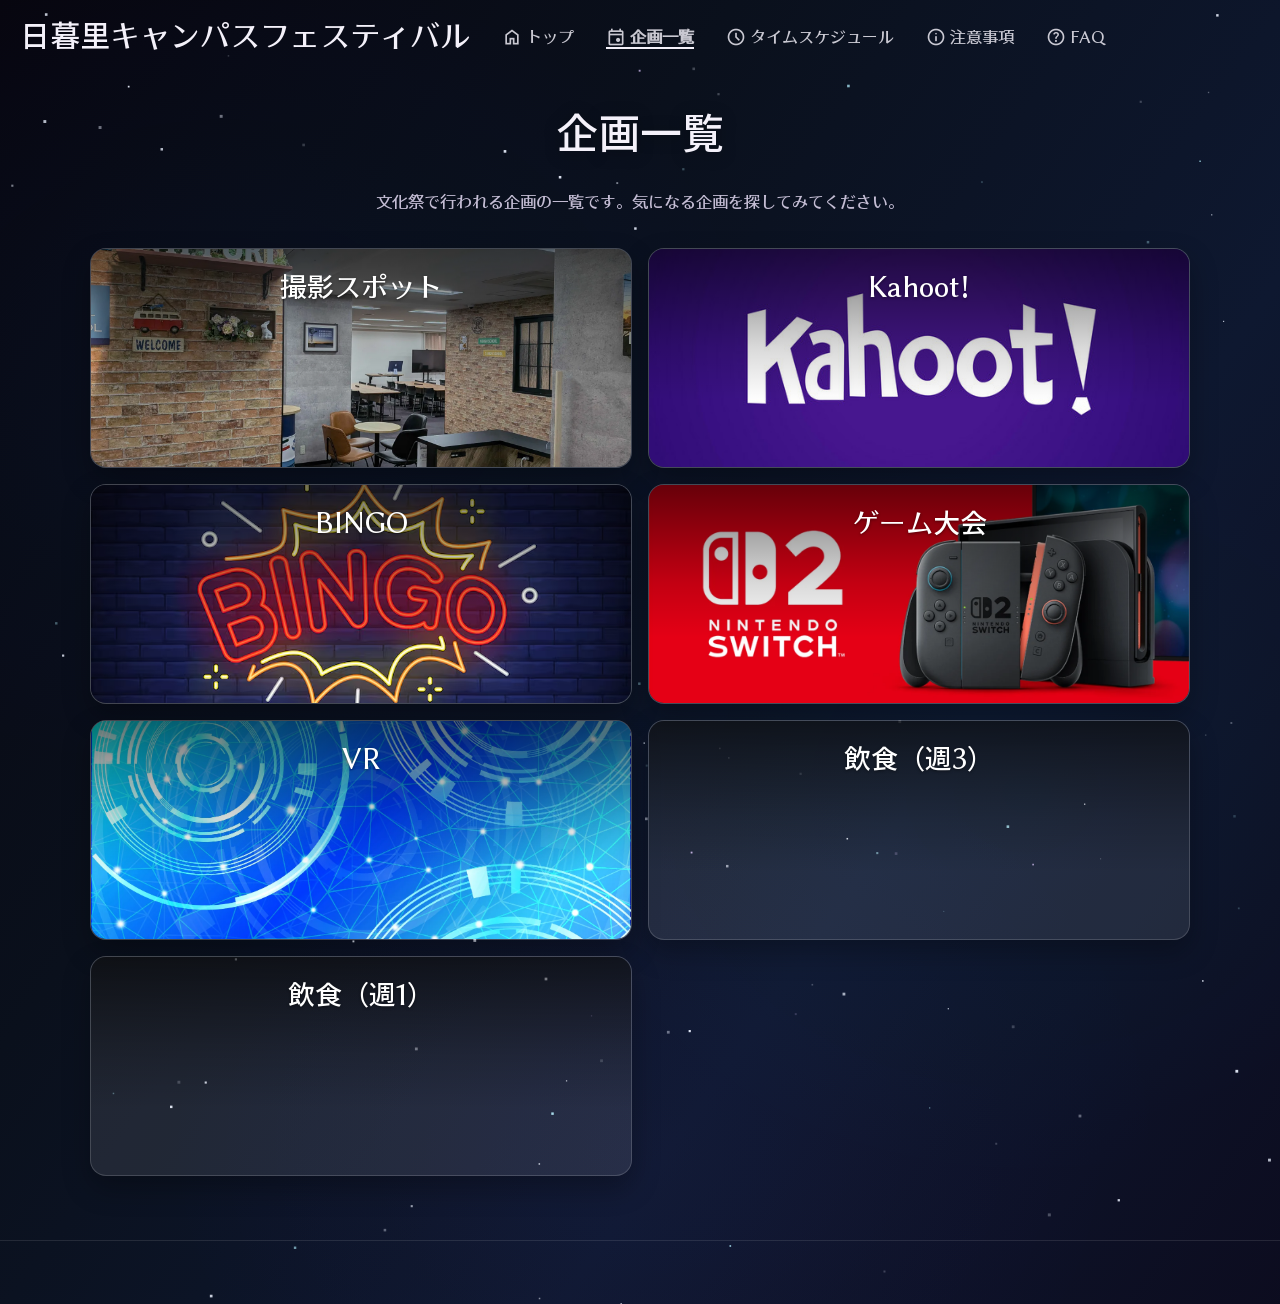
==== commit ad390d29: "こみっと" ====
--- a/pages/events.html
+++ b/pages/events.html
@@ -60,7 +60,7 @@
           <ul class="event-list">
             <li>
               <a class="event-card-link" href="events/satueisupotto.html"><article class="event-card">
-                <img class="event-card-image" src="../images/event-placeholder.webp" alt="" aria-hidden="true" width="1024" height="898" decoding="async" fetchpriority="high">
+                <img class="event-card-image" src="../images/satueisupotto.webp" alt="" aria-hidden="true" width="1024" height="898" decoding="async" fetchpriority="high">
                 <div class="event-card-body">
                   <h3 class="event-name">撮影スポット</h3>
                 </div>
@@ -68,7 +68,7 @@
             </li>
             <li>
               <a class="event-card-link" href="events/kahoot.html"><article class="event-card">
-                <img class="event-card-image" src="../images/event-placeholder.webp" alt="" aria-hidden="true" width="1024" height="898" loading="lazy" decoding="async">
+                <img class="event-card-image" src="../images/kahoot.webp" alt="" aria-hidden="true" width="1024" height="898" loading="lazy" decoding="async">
                 <div class="event-card-body">
                   <h3 class="event-name">Kahoot!</h3>
                 </div>
@@ -76,7 +76,7 @@
             </li>
             <li>
               <a class="event-card-link" href="events/bingo.html"><article class="event-card">
-                <img class="event-card-image" src="../images/event-placeholder.webp" alt="" aria-hidden="true" width="1024" height="898" loading="lazy" decoding="async">
+                <img class="event-card-image" src="../images/bingo.webp" alt="" aria-hidden="true" width="1024" height="898" loading="lazy" decoding="async">
                 <div class="event-card-body">
                   <h3 class="event-name">BINGO</h3>
                 </div>
@@ -84,7 +84,7 @@
             </li>
             <li>
               <a class="event-card-link" href="events/game.html"><article class="event-card">
-                <img class="event-card-image" src="../images/event-placeholder.webp" alt="" aria-hidden="true" width="1024" height="898" loading="lazy" decoding="async">
+                <img class="event-card-image" src="../images/game.webp" alt="" aria-hidden="true" width="1024" height="898" loading="lazy" decoding="async">
                 <div class="event-card-body">
                   <h3 class="event-name">ゲーム大会</h3>
                 </div>
@@ -92,7 +92,7 @@
             </li>
             <li>
               <a class="event-card-link" href="events/vr.html"><article class="event-card">
-                <img class="event-card-image" src="../images/event-placeholder.webp" alt="" aria-hidden="true" width="1024" height="898" loading="lazy" decoding="async">
+                <img class="event-card-image" src="../images/vr.webp" alt="" aria-hidden="true" width="1024" height="898" loading="lazy" decoding="async">
                 <div class="event-card-body">
                   <h3 class="event-name">VR</h3>
                 </div>
@@ -100,7 +100,7 @@
             </li>
             <li>
               <a class="event-card-link" href="events/food_3.html"><article class="event-card">
-                <img class="event-card-image" src="../images/event-placeholder.webp" alt="" aria-hidden="true" width="1024" height="898" loading="lazy" decoding="async">
+                <img class="event-card-image" src="../images/food_chinese.webp" alt="" aria-hidden="true" width="1024" height="898" loading="lazy" decoding="async">
                 <div class="event-card-body">
                   <h3 class="event-name">飲食（週3）</h3>
                 </div>
@@ -108,7 +108,7 @@
             </li>
             <li>
               <a class="event-card-link" href="events/food_1.html"><article class="event-card">
-                <img class="event-card-image" src="../images/event-placeholder.webp" alt="" aria-hidden="true" width="1024" height="898" loading="lazy" decoding="async">
+                <img class="event-card-image" src="../images/bar.webp" alt="" aria-hidden="true" width="1024" height="898" loading="lazy" decoding="async">
                 <div class="event-card-body">
                   <h3 class="event-name">飲食（週1）</h3>
                 </div>
--- a/css/style.css
+++ b/css/style.css
@@ -1 +1 @@
-:root{--color-text:#f4f1fa;--color-background:#1c1830;--color-muted:#c4bdd4;--color-border:rgba(255,255,255,0.16);--color-link-hover:#5eead4;--color-surface:rgba(255,255,255,0.09);--color-surface-strong:rgba(255,255,255,0.14);--color-panel:#242038;--color-ink:32,28,48;--grad-blue:#2563eb;--grad-cyan:#06b6d4;--grad-violet:#8b5cf6;--ambient-duration:18s;--ambient-gradient-image:linear-gradient(125deg,#07060f 0,#0a101c 12%,#0e1830 24%,#0c0a1c 38%,#141028 52%,#1a1434 66%,#0e1a2c 80%,#080710 100%);--accent-gradient-image:linear-gradient(125deg,rgba(37,99,235,0.55) 0,rgba(6,182,212,0.4) 45%,rgba(139,92,246,0.55) 100%);--spacing-xs:.5rem;--spacing-sm:1rem;--spacing-md:2rem;--spacing-lg:4rem;--content-width:960px;--font-title:"GenEi LateGo","Hiragino Sans","Hiragino Kaku Gothic ProN",sans-serif;--font-body:"GenEi LateMin","Hiragino Mincho ProN","Yu Mincho",serif}@font-face{font-family:"GenEi LateGo";src:url("../fonts/GenEiLateGo_v2.woff2") format("woff2");font-weight:400;font-style:normal;font-display:swap}@font-face{font-family:"GenEi LateMin";src:url("../fonts/GenEiLateMin_v2.woff2") format("woff2");font-weight:400;font-style:normal;font-display:swap}*,*::before,*::after{box-sizing:border-box}body{margin:0;font-family:var(--font-body);font-size:16px;line-height:1.6;color:var(--color-text);background-color:var(--color-background);min-height:100vh;overflow-x:clip;padding-top:var(--header-offset,5rem)}html{overflow-x:clip}img{max-width:100%;height:auto;display:block}h1,h2,h3{font-family:var(--font-title);font-weight:400}a{color:inherit}a:hover{color:var(--color-link-hover)}.container{width:min(100% - 2rem,var(--content-width));margin-inline:auto}.section{padding-block:var(--spacing-lg)}.section h2{margin-top:0;margin-bottom:var(--spacing-sm);font-size:1.5rem;font-family:var(--font-title);font-weight:400}.section p{margin:0;color:var(--color-muted)}.site-header{position:fixed;top:0;left:0;right:0;z-index:100;display:flex;align-items:center;padding-block:1.3rem;padding-inline:1rem;border-bottom:1px solid transparent;background-color:rgba(var(--color-ink),0.52);backdrop-filter:blur(12px);-webkit-backdrop-filter:blur(12px);font-family:var(--font-body);color:var(--color-text);transition:background-color .25s ease,border-bottom-color .25s ease}.site-header.is-scrolled{background-color:rgba(var(--color-ink),0.78);border-bottom-color:var(--color-border)}.site-header>.container.header-inner{width:100%;max-width:none;margin-inline:0;padding-inline:.25rem}.header-inner{display:flex;flex-direction:row;flex-wrap:nowrap;align-items:baseline;justify-content:flex-start;gap:.75rem;text-align:left;width:100%;min-width:0}.site-title{margin:0;font-size:1.875rem;text-align:left;flex-shrink:1;min-width:0;line-height:1;display:flex;align-items:center;font-family:var(--font-title);text-decoration:none;color:inherit}.site-title:hover{color:inherit}.nav-list a[aria-current="page"]{border-bottom-color:var(--color-text);font-weight:600}.site-nav{width:auto;flex-shrink:0;display:flex;align-items:center}.nav-list{display:flex;flex-wrap:nowrap;justify-content:flex-start;align-items:center;gap:var(--spacing-sm);margin:0;padding:0;list-style:none}.nav-list a{display:inline-flex;align-items:center;gap:.25rem;text-decoration:none;border-bottom:2px solid transparent;line-height:1;color:rgba(244,241,250,0.82);padding-bottom:0;white-space:nowrap}.nav-list .material-symbols-outlined{font-size:1.25em;font-variation-settings:"FILL" 0,"wght" 400,"GRAD" 0,"opsz" 24;line-height:1}@media(min-width:768px){.header-inner{gap:var(--spacing-md)}.nav-list{gap:var(--spacing-md)}.nav-list a{border-bottom-width:2px}}.nav-list a:hover{color:var(--color-link-hover);border-bottom-color:var(--color-link-hover)}.page-home,.page-night{padding-top:0}.page-home .site-header,.page-night .site-header{background-color:transparent;border-bottom-color:transparent;backdrop-filter:none;-webkit-backdrop-filter:none}.page-home .site-header.is-scrolled,.page-night .site-header.is-scrolled{background-color:rgba(var(--color-ink),0.78);border-bottom-color:var(--color-border);backdrop-filter:blur(12px);-webkit-backdrop-filter:blur(12px)}.hero{position:relative;margin:0;padding:0;text-align:center}.hero-stage{position:relative;isolation:isolate;overflow:hidden;width:100%;min-height:100svh;display:flex;flex-direction:column;align-items:center;justify-content:center;background-color:var(--color-background)}.hero-stage>.parallax-scene{position:absolute;inset:0;z-index:0}.hero-stage::before{content:"";position:absolute;inset:0;z-index:1;pointer-events:none;background:radial-gradient(ellipse 70% 55% at 50% 48%,rgba(var(--color-ink),0.42) 0,rgba(var(--color-ink),0.14) 55%,rgba(var(--color-ink),0.32) 100%),linear-gradient(to bottom,rgba(var(--color-ink),0.28) 0,transparent 28%,transparent 62%,rgba(var(--color-ink),0.4) 100%)}.hero-content{position:relative;z-index:2;width:min(100% - 2.5rem,40rem);margin-inline:auto;padding-block:calc(var(--header-offset, 5rem) + 2rem) 5rem;display:flex;flex-direction:column;align-items:center;gap:1.25rem}.hero-brand{margin:0;max-width:18em;font-family:var(--font-title);font-size:clamp(1.75rem,5.2vw,3.25rem);font-weight:400;line-height:1.25;letter-spacing:.06em;color:#f4f1fa;text-shadow:0 2px 24px rgba(0,0,0,0.45)}.hero-catch{margin:0;font-family:var(--font-body);font-size:clamp(1rem,2.4vw,1.25rem);font-weight:400;letter-spacing:.12em;color:rgba(244,241,250,0.88)}.hero-meta{margin:0;font-family:var(--font-body);font-size:.875rem;letter-spacing:.08em;color:#f4f1fa}.events{text-align:center}.events-stage--panel>.events{padding-top:0;padding-bottom:0}.events-stage{position:relative;isolation:isolate;overflow:hidden;width:100%;background-color:var(--color-panel)}.events-stage--panel{background-color:#07060f;background-image:var(--ambient-gradient-image);background-size:280% 280%;background-repeat:no-repeat;animation:ambient-gradient-flow var(--ambient-duration) ease infinite;padding-bottom:0}.events-stage--panel>.access,.events-stage--panel>.faq,.events-stage--panel>.notices,.events-stage--panel>.site-footer,.events-stage--panel>.event-detail,.events-stage--panel>.timetable,.events-stage--panel>.events{background-color:transparent;background-image:none;isolation:auto;overflow:visible}.events-stage--panel>.site-footer{border-top-color:rgba(255,255,255,0.1)}.page-night .events-stage--panel{min-height:100svh}.page-night .events-stage--panel>.section{padding-top:calc(var(--header-offset, 5rem) + var(--spacing-md))}.page-night .section.events:has(.events-stage--panel){padding:0;margin:0}.page-night .events-stage--panel>.events-stage-heading{padding-top:calc(var(--header-offset, 5rem) + var(--spacing-md))}.events-stage--panel::after{content:"";position:absolute;inset:-4%;z-index:1;pointer-events:none;background:radial-gradient(ellipse 60% 45% at 20% 30%,rgba(37,99,235,0.06),transparent 70%),radial-gradient(ellipse 50% 40% at 78% 60%,rgba(6,182,212,0.04),transparent 70%),radial-gradient(ellipse 55% 45% at 50% 85%,rgba(139,92,246,0.05),transparent 70%);opacity:.75;animation:night-soft-light 22s ease-in-out infinite}@keyframes night-soft-light{0%,100%{opacity:.82;transform:translate3d(0,0,0)}50%{opacity:1;transform:translate3d(1.2%,-0.8%,0)}}.night-sky{position:absolute;inset:0;z-index:2;width:100%;height:100%;pointer-events:none;display:block}@keyframes ambient-gradient-flow{0%{background-position:0 40%}50%{background-position:100% 60%}100%{background-position:0 40%}}@media(prefers-reduced-motion:reduce){.events-stage--panel{animation:none;background-position:40% 50%}.events-stage--panel::after{animation:none;opacity:.9;transform:none}}.events-stage--panel .events-stage-heading h2{color:var(--color-text)}.events-more{position:relative;z-index:3;margin:0;padding:var(--spacing-md) var(--spacing-sm) var(--spacing-lg);text-align:center}.events-more a{color:rgba(244,241,250,0.88);text-decoration:underline;text-underline-offset:.2em}.events-more a:hover{color:#5eead4}.parallax-scene{position:absolute;inset:0;z-index:0;overflow:hidden;pointer-events:none;contain:layout paint}.parallax-scene__world{position:absolute;transform-origin:center center;contain:layout style}.parallax-scene__slot{position:absolute;line-height:0;transform:translateZ(0)}.parallax-scene.is-active .parallax-scene__slot.is-animated,.parallax-scene.is-active .parallax-scene__slot.is-background{will-change:transform}.parallax-scene__slot.is-background{left:0 !important;top:0 !important;width:100% !important;height:100%}.parallax-scene__layer{position:relative;width:100%;height:auto;max-width:none;display:block;pointer-events:none;user-select:none;filter:drop-shadow(0 0 5px rgba(76,29,149,0.95)) drop-shadow(4px 12px 18px rgba(10,6,28,0.42))}.parallax-scene__layer[data-depth="mid-back"]{filter:drop-shadow(0 0 4px rgba(76,29,149,0.82)) drop-shadow(2px 7px 11px rgba(10,6,28,0.26))}.parallax-scene__layer[data-depth="wall"]{filter:drop-shadow(0 0 5px rgba(76,29,149,0.95)) drop-shadow(4px 12px 18px rgba(10,6,28,0.42))}.parallax-scene__layer[data-depth="mid-front"]{filter:drop-shadow(0 0 6px rgba(76,29,149,1)) drop-shadow(5px 14px 20px rgba(8,4,24,0.5))}.parallax-scene__layer[data-depth="foreground"]{filter:drop-shadow(0 0 7px rgba(76,29,149,1)) drop-shadow(6px 18px 24px rgba(8,4,22,0.58))}.parallax-scene__layer.is-background{width:100%;height:100%;object-fit:cover;filter:none}.parallax-scene__glow{position:absolute;inset:0;z-index:20;pointer-events:none;background:linear-gradient(125deg,rgba(37,99,235,0.2) 0,rgba(6,182,212,0.1) 40%,rgba(139,92,246,0.22) 100%);opacity:.42;contain:strict;transform:translate3d(0,0,0) scale(1.08)}.parallax-scene.is-active .parallax-scene__glow{will-change:transform}.parallax-scene__particles{position:absolute;inset:0;z-index:21;pointer-events:none;overflow:hidden;contain:strict}.parallax-scene__particle{position:absolute;left:var(--p-left,50%);bottom:-8%;width:var(--p-size,10px);height:var(--p-size,10px);margin-left:calc(var(--p-size, 10px) / -2);border-radius:50%;background:radial-gradient(circle,rgba(186,230,253,0.85) 0,rgba(196,181,253,0.4) 40%,rgba(139,92,246,0) 70%);opacity:0;transform:translate3d(0,0,0) scale(0.7)}.parallax-scene.is-active .parallax-scene__particle{will-change:transform}.events-stage::before{content:"";position:absolute;inset:0;z-index:2;pointer-events:none;background:linear-gradient(160deg,rgba(var(--color-ink),0.22) 0,rgba(var(--color-ink),0.08) 45%,rgba(var(--color-ink),0.3) 100%)}.events-stage--panel::before{display:none}.events-stage--food-chinese{background-color:#1a100c;background-image:url("../images/food_chinese.webp");background-size:cover;background-position:center;background-repeat:no-repeat;animation:none}.events-stage--food-chinese::before{display:block;content:"";position:absolute;inset:0;z-index:2;pointer-events:none;background:linear-gradient(180deg,rgba(var(--color-ink),0.52) 0,rgba(var(--color-ink),0.4) 45%,rgba(var(--color-ink),0.62) 100%)}.events-stage--food-chinese::after{display:none}.events-stage>*:not(.parallax-scene):not(.night-sky){position:relative;z-index:3}.events-stage-heading{padding-block:var(--spacing-md);text-align:center}.events-stage-heading h2{margin:0;font-size:2.25rem;line-height:1.2;font-family:var(--font-title);color:var(--color-text);text-shadow:0 2px 16px rgba(0,0,0,0.35)}.event-list{margin:var(--spacing-md) 0 0;padding:0;list-style:none;display:grid;gap:var(--spacing-sm)}.events-stage>.container>.event-list{grid-template-columns:1fr 1fr}.events-stage>.container{padding-bottom:var(--spacing-lg)}.events-stage>.container>p{margin:0 0 var(--spacing-md);text-align:center;color:var(--color-muted);text-shadow:none}.event-carousel{--carousel-card:330px;position:relative;width:100%;max-width:100%;height:min(600px,95vw);perspective:1800px;perspective-origin:50% 45%;overflow:hidden;display:flex;align-items:center;justify-content:center;isolation:isolate;touch-action:pan-y;user-select:none;background:transparent}.carousel-nav{position:absolute;top:50%;z-index:5;width:clamp(36px,7vw,56px);height:clamp(64px,14vw,96px);padding:0;border:1px solid var(--color-border);cursor:pointer;transform:translateY(-50%);background-color:rgba(var(--color-ink),0.52);background-image:var(--accent-gradient-image);background-size:100% 100%;background-position:center;background-repeat:no-repeat;background-blend-mode:soft-light;box-shadow:0 8px 24px rgba(0,0,0,0.35);transition:transform .2s ease,filter .2s ease,opacity .2s ease}.carousel-nav--prev{left:clamp(0.5rem,2.5vw,1.5rem);clip-path:polygon(100% 0,0 50%,100% 100%)}.carousel-nav--next{right:clamp(0.5rem,2.5vw,1.5rem);clip-path:polygon(0 0,100% 50%,0 100%)}.carousel-nav:hover{filter:brightness(1.05)}.carousel-nav:active{transform:translateY(-50%) scale(0.94)}.carousel-nav:focus-visible{outline:3px solid var(--grad-blue);outline-offset:4px}.event-carousel .event-list{position:relative;width:var(--carousel-card);height:var(--carousel-card);margin:0;padding:0;list-style:none;transform-style:preserve-3d;transform:translateZ(0)}.event-carousel .event-list>li{position:absolute;top:0;left:0;width:var(--carousel-card);height:var(--carousel-card);margin:0;transform-style:preserve-3d;-webkit-backface-visibility:hidden;backface-visibility:hidden}.event-carousel .event-card-link{display:block;width:100%;height:100%;-webkit-backface-visibility:hidden;backface-visibility:hidden}.event-carousel .event-card{box-sizing:border-box;position:relative;width:100%;height:100%;aspect-ratio:1 / 1;display:flex;flex-direction:column;justify-content:flex-start;align-items:stretch;text-align:center;overflow:hidden;border:0;border-radius:16px;background-color:#fff;transition:transform .35s ease;transform-origin:center center;-webkit-backface-visibility:hidden;backface-visibility:hidden;padding:0;box-shadow:0 12px 30px rgba(0,0,0,0.3)}.event-carousel .event-card.is-active{transform:scale(1.28);z-index:2;box-shadow:0 20px 48px rgba(0,0,0,0.4)}.event-carousel .event-card-link:hover .event-card.is-active{transform:scale(1.28) translateY(-14px)}.event-carousel .event-meta{justify-content:center}@media(max-width:767px){.site-header{padding-block:.75rem;padding-inline:.75rem}.header-inner{flex-direction:column;flex-wrap:nowrap;align-items:flex-start;gap:.45rem}.site-title{flex-shrink:0;max-width:100%;font-size:clamp(1rem,4.2vw,1.2rem);line-height:1.25}.site-nav{width:100%}.nav-list{flex-wrap:wrap;gap:.55rem .75rem}.nav-list a{font-size:.8125rem;gap:.2rem}.nav-list .material-symbols-outlined{font-size:1.1em}.hero-stage{background-color:var(--color-background);background-image:url("../images/nippori_1.webp");background-size:cover;background-position:center;background-repeat:no-repeat}.events-stage{background-color:var(--color-panel)}.events-stage--panel{background-color:#07060f;background-image:var(--ambient-gradient-image);background-size:240% 240%;background-repeat:no-repeat;animation:ambient-gradient-flow calc(var(--ambient-duration) * 1.35) ease infinite}.events-stage--food-chinese{background-color:#1a100c;background-image:url("../images/food_chinese.webp");background-size:cover;background-position:center;background-repeat:no-repeat;animation:none}.parallax-scene{display:none !important}.hero-content{gap:.85rem;width:min(100% - 1.5rem,40rem);padding-block:calc(var(--header-offset, 4.5rem) + 1.25rem) 3.5rem}.hero-brand{font-size:clamp(1.45rem,7vw,2.25rem)}.hero-catch{font-size:clamp(0.9rem,3.6vw,1.05rem)}.events-stage>.container{width:min(100% - 1.5rem,var(--content-width));padding-bottom:var(--spacing-md)}.events-stage>.container>p{font-size:.9rem;margin-bottom:var(--spacing-sm)}.events-stage>.container>.event-list{grid-template-columns:repeat(2,minmax(0,1fr));gap:.75rem;width:100%}.events-stage>.container>.event-list>li{min-width:0}.events-stage>.container>.event-list .event-card-link{height:100%}.events-stage>.container>.event-list .event-card{width:100%;height:auto;min-height:0;aspect-ratio:1 / 1;border-radius:12px}.events-stage>.container>.event-list .event-card-image{position:absolute;inset:0;width:100%;height:100%;object-fit:cover}.events-stage>.container>.event-list .event-card-body{padding:.55rem .65rem}.events-stage>.container>.event-list .event-name{margin:0;font-size:clamp(0.85rem,3.4vw,1.05rem);line-height:1.25;overflow-wrap:anywhere}.page-night .events-stage--panel>.events-stage-heading{padding-top:calc(var(--header-offset, 4.5rem) + var(--spacing-sm))}.events-stage-heading h2{font-size:1.5rem}.event-carousel{--carousel-card:clamp(140px,42vw,180px);height:min(340px,88vw);perspective:900px;perspective-origin:50% 42%}.event-carousel .event-card{min-height:0}.event-carousel .event-card.is-active{transform:scale(1.1)}.event-carousel .event-card-link:hover .event-card.is-active{transform:scale(1.1) translateY(-4px)}.carousel-nav{width:28px;height:48px}.carousel-nav--prev{left:.25rem}.carousel-nav--next{right:.25rem}.access-map iframe{height:280px}.table-wrap{-webkit-overflow-scrolling:touch;overscroll-behavior-x:contain}.timetable-table--places{min-width:760px;font-size:.72rem}.timetable-table--places th[scope="row"]{position:sticky;left:0;z-index:1;background-color:rgba(var(--color-ink),0.92)}.timetable-table--places thead th:first-child{position:sticky;left:0;z-index:2}.faq-list{max-width:none}.faq-item summary{padding:.85rem .95rem;font-size:.95rem}.faq-item p{padding:0 .95rem .9rem;font-size:.9rem}.container--wide{width:min(100% - 1.25rem,1100px)}.section{padding-block:var(--spacing-md)}.notices{padding-block:calc(var(--spacing-md) * 2)}.page-night .events-stage--panel>.section{padding-top:calc(var(--header-offset, 4.5rem) + var(--spacing-sm));padding-bottom:var(--spacing-md)}.events-stage--panel::after{animation:none;opacity:.7;transform:none}.events-stage--food-chinese::after{display:none}}.event-card-link{display:block;color:inherit;text-decoration:none}.event-card-link:hover .event-card{box-shadow:0 8px 24px rgba(0,0,0,0.16)}.event-card-link:hover{color:inherit}.event-detail{text-align:left}.event-detail-back{margin:0 0 var(--spacing-sm)}.event-detail-back a{text-decoration:underline}.event-detail-main{display:flex;flex-wrap:wrap;align-items:flex-start;gap:var(--spacing-md)}.event-detail-image{flex:0 0 auto;width:min(100%,360px);aspect-ratio:1 / 1;object-fit:cover;border-radius:16px;margin:0;border:1px solid var(--color-border);box-shadow:0 12px 28px rgba(0,0,0,0.28)}.event-detail-body{flex:1 1 240px;min-width:0}.event-detail-body p{margin:0 0 var(--spacing-sm);color:var(--color-text)}@media(max-width:767px){.event-detail-main{flex-direction:column}.event-detail-image{width:min(100%,520px)}}.event-card{position:relative;overflow:hidden;padding:0;border:1px solid var(--color-border);border-radius:16px;min-height:220px;display:flex;flex-direction:column;justify-content:flex-start;background-color:var(--color-surface);box-shadow:0 12px 28px rgba(0,0,0,0.28)}.event-card-image{position:absolute;inset:0;width:100%;height:100%;object-fit:cover;display:block;z-index:0}.event-card::after{content:"";position:absolute;inset:0;z-index:1;pointer-events:none;background:linear-gradient(to bottom,rgba(0,0,0,0.55) 0,rgba(0,0,0,0.15) 45%,rgba(0,0,0,0) 70%)}.event-card-body{position:relative;z-index:2;padding:var(--spacing-sm);color:#fff;text-shadow:0 1px 3px rgba(0,0,0,0.45)}.event-name{margin:0 0 var(--spacing-xs);font-size:1.6875rem;font-family:var(--font-title);font-weight:400;color:inherit}.event-meta{margin:0 0 var(--spacing-xs);display:flex;flex-wrap:wrap;gap:var(--spacing-sm);font-size:1.3125rem;color:inherit}.event-card-body .event-meta{color:inherit}.timetable-day{margin:var(--spacing-md) 0 var(--spacing-sm);font-size:1.125rem;font-family:var(--font-title);font-weight:400}.table-wrap{overflow-x:auto;border:1px solid var(--color-border);border-radius:12px;background-color:var(--color-surface)}.timetable-table{width:100%;border-collapse:collapse;min-width:480px}.timetable-table th,.timetable-table td{padding:var(--spacing-xs) var(--spacing-sm);border:1px solid var(--color-border);text-align:left;vertical-align:top;background-color:transparent}.timetable-table th{background-color:var(--color-surface-strong);font-weight:600;color:var(--color-text)}.container--wide{width:min(100% - 2rem,1100px);margin-inline:auto}.timetable-table--places{min-width:920px;font-size:.8125rem}.timetable-table--places thead th{text-align:center;vertical-align:bottom;line-height:1.35}.timetable-place-sub{display:inline-block;margin-top:.15rem;font-size:.75em;font-weight:400;color:var(--color-muted)}.timetable-table--places th[scope="row"]{white-space:nowrap;text-align:center;font-variant-numeric:tabular-nums}.timetable-table--places td{text-align:center;vertical-align:middle}.timetable-note{margin-top:var(--spacing-sm);font-size:.875rem;color:var(--color-muted)}.access{position:relative;isolation:isolate;overflow:hidden;text-align:center;font-family:var(--font-body);background-color:#3a3558;background-image:radial-gradient(ellipse 75% 55% at 50% 0,rgba(167,139,250,0.28) 0,transparent 70%),radial-gradient(ellipse 50% 40% at 80% 80%,rgba(6,182,212,0.14) 0,transparent 65%)}.faq{position:relative;isolation:isolate;overflow:hidden;text-align:center;font-family:var(--font-body);background-color:var(--color-background);background-image:radial-gradient(ellipse 70% 50% at 50% 0,rgba(76,29,149,0.16),transparent 70%)}.notices{position:relative;isolation:isolate;overflow:hidden;text-align:center;font-family:var(--font-body);background-color:transparent;padding-block:calc(var(--spacing-lg) * 2)}.notices-lead{margin:0 0 var(--spacing-md)}.notices-groups{margin:0 auto;max-width:40rem;text-align:left;display:grid;gap:var(--spacing-md)}.notices-group{margin:0}.notices-title{margin:0 0 var(--spacing-sm);font-family:var(--font-title);font-size:1.25rem;font-weight:400;color:var(--color-text);text-align:center}.notices-list{margin:0;padding-left:1.25rem;color:var(--color-text)}.notices-list li{margin:0 0 .4rem;padding:0;border:0;border-radius:0;background:0;line-height:1.6}.notices-list li:last-child{margin-bottom:0}.access>*,.faq>*,.notices>*{position:relative;z-index:1}.faq-lead{margin:0 0 var(--spacing-md)}.faq-spacer{margin:0 0 var(--spacing-md);min-height:1.5em}.faq-list{margin:0 auto;max-width:40rem;text-align:left;display:grid;gap:.75rem}.faq-item{margin:0;border:1px solid var(--color-border);border-radius:12px;background-color:var(--color-surface);overflow:hidden}.faq-item summary{cursor:pointer;list-style:none;padding:.9rem 1.1rem;font-family:var(--font-title);font-weight:400;color:var(--color-text)}.faq-item summary::-webkit-details-marker{display:none}.faq-item summary::after{content:"+";float:right;color:var(--color-muted)}.faq-item[open] summary::after{content:"−"}.faq-item p{margin:0;padding:0 1.1rem 1rem;color:var(--color-muted)}.access .access-name{margin:0 0 .25rem;font-weight:700;color:var(--color-text)}.access-address,.access-transit{margin:0;color:var(--color-muted)}.access-transit{margin-top:.25rem}.access-map{margin-top:var(--spacing-md);overflow:hidden;border-radius:12px;border:1px solid var(--color-border);background-color:var(--color-surface);box-shadow:0 12px 28px rgba(0,0,0,0.28)}.access-map iframe{display:block;width:100%;max-width:100%}.site-footer{padding-block:var(--spacing-md);border-top:1px solid var(--color-border);font-size:.875rem;color:var(--color-muted);background-color:var(--color-background)}.site-footer p{margin:0}@media(min-width:768px){.section h2{font-size:1.75rem}.events-stage-heading h2{font-size:2.625rem}}@media(min-width:1024px){:root{--content-width:1100px}}+:root{--color-text:#f4f1fa;--color-background:#1c1830;--color-muted:#c4bdd4;--color-border:rgba(255,255,255,0.16);--color-link-hover:#5eead4;--color-surface:rgba(255,255,255,0.09);--color-surface-strong:rgba(255,255,255,0.14);--color-panel:#242038;--color-ink:32,28,48;--grad-blue:#2563eb;--grad-cyan:#06b6d4;--grad-violet:#8b5cf6;--ambient-duration:18s;--ambient-gradient-image:linear-gradient(125deg,#07060f 0,#0a101c 12%,#0e1830 24%,#0c0a1c 38%,#141028 52%,#1a1434 66%,#0e1a2c 80%,#080710 100%);--accent-gradient-image:linear-gradient(125deg,rgba(37,99,235,0.55) 0,rgba(6,182,212,0.4) 45%,rgba(139,92,246,0.55) 100%);--spacing-xs:.5rem;--spacing-sm:1rem;--spacing-md:2rem;--spacing-lg:4rem;--content-width:960px;--font-title:"GenEi LateGo","Hiragino Sans","Hiragino Kaku Gothic ProN",sans-serif;--font-body:"GenEi LateMin","Hiragino Mincho ProN","Yu Mincho",serif}@font-face{font-family:"GenEi LateGo";src:url("../fonts/GenEiLateGo_v2.woff2") format("woff2");font-weight:400;font-style:normal;font-display:swap}@font-face{font-family:"GenEi LateMin";src:url("../fonts/GenEiLateMin_v2.woff2") format("woff2");font-weight:400;font-style:normal;font-display:swap}*,*::before,*::after{box-sizing:border-box}body{margin:0;font-family:var(--font-body);font-size:16px;line-height:1.6;color:var(--color-text);background-color:var(--color-background);min-height:100vh;overflow-x:clip;padding-top:var(--header-offset,5rem)}html{overflow-x:clip}img{max-width:100%;height:auto;display:block}h1,h2,h3{font-family:var(--font-title);font-weight:400}a{color:inherit}a:hover{color:var(--color-link-hover)}.container{width:min(100% - 2rem,var(--content-width));margin-inline:auto}.section{padding-block:var(--spacing-lg)}.section h2{margin-top:0;margin-bottom:var(--spacing-sm);font-size:1.5rem;font-family:var(--font-title);font-weight:400}.section p{margin:0;color:var(--color-muted)}.site-header{position:fixed;top:0;left:0;right:0;z-index:100;display:flex;align-items:center;padding-block:1.3rem;padding-inline:1rem;border-bottom:1px solid transparent;background-color:rgba(var(--color-ink),0.52);backdrop-filter:blur(12px);-webkit-backdrop-filter:blur(12px);font-family:var(--font-body);color:var(--color-text);transition:background-color .25s ease,border-bottom-color .25s ease}.site-header.is-scrolled{background-color:rgba(var(--color-ink),0.78);border-bottom-color:var(--color-border)}.site-header>.container.header-inner{width:100%;max-width:none;margin-inline:0;padding-inline:.25rem}.header-inner{display:flex;flex-direction:row;flex-wrap:nowrap;align-items:baseline;justify-content:flex-start;gap:.75rem;text-align:left;width:100%;min-width:0}.site-title{margin:0;font-size:1.875rem;text-align:left;flex-shrink:1;min-width:0;line-height:1;display:flex;align-items:center;font-family:var(--font-title);text-decoration:none;color:inherit}.site-title:hover{color:inherit}.nav-list a[aria-current="page"]{border-bottom-color:var(--color-text);font-weight:600}.site-nav{width:auto;flex-shrink:0;display:flex;align-items:center}.nav-list{display:flex;flex-wrap:nowrap;justify-content:flex-start;align-items:center;gap:var(--spacing-sm);margin:0;padding:0;list-style:none}.nav-list a{display:inline-flex;align-items:center;gap:.25rem;text-decoration:none;border-bottom:2px solid transparent;line-height:1;color:rgba(244,241,250,0.82);padding-bottom:0;white-space:nowrap}.nav-list .material-symbols-outlined{font-size:1.25em;font-variation-settings:"FILL" 0,"wght" 400,"GRAD" 0,"opsz" 24;line-height:1}@media(min-width:768px){.header-inner{gap:var(--spacing-md)}.nav-list{gap:var(--spacing-md)}.nav-list a{border-bottom-width:2px}}.nav-list a:hover{color:var(--color-link-hover);border-bottom-color:var(--color-link-hover)}.page-home,.page-night{padding-top:0}.page-home .site-header,.page-night .site-header{background-color:transparent;border-bottom-color:transparent;backdrop-filter:none;-webkit-backdrop-filter:none}.page-home .site-header.is-scrolled,.page-night .site-header.is-scrolled{background-color:rgba(var(--color-ink),0.78);border-bottom-color:var(--color-border);backdrop-filter:blur(12px);-webkit-backdrop-filter:blur(12px)}.hero{position:relative;margin:0;padding:0;text-align:center}.hero-stage{position:relative;isolation:isolate;overflow:hidden;width:100%;min-height:100svh;display:flex;flex-direction:column;align-items:center;justify-content:center;background-color:var(--color-background)}.hero-stage>.parallax-scene{position:absolute;inset:0;z-index:0}.hero-stage::before{content:"";position:absolute;inset:0;z-index:1;pointer-events:none;background:radial-gradient(ellipse 70% 55% at 50% 48%,rgba(var(--color-ink),0.42) 0,rgba(var(--color-ink),0.14) 55%,rgba(var(--color-ink),0.32) 100%),linear-gradient(to bottom,rgba(var(--color-ink),0.28) 0,transparent 28%,transparent 62%,rgba(var(--color-ink),0.4) 100%)}.hero-content{position:relative;z-index:2;width:min(100% - 2.5rem,40rem);margin-inline:auto;padding-block:calc(var(--header-offset, 5rem) + 2rem) 5rem;display:flex;flex-direction:column;align-items:center;gap:1.25rem}.hero-brand{margin:0;max-width:18em;font-family:var(--font-title);font-size:clamp(1.75rem,5.2vw,3.25rem);font-weight:400;line-height:1.25;letter-spacing:.06em;color:#f4f1fa;text-shadow:0 2px 24px rgba(0,0,0,0.45)}.hero-catch{margin:0;font-family:var(--font-body);font-size:clamp(1rem,2.4vw,1.25rem);font-weight:400;letter-spacing:.12em;color:rgba(244,241,250,0.88)}.hero-meta{margin:0;font-family:var(--font-body);font-size:.875rem;letter-spacing:.08em;color:#f4f1fa}.events{text-align:center}.events-stage--panel>.events{padding-top:0;padding-bottom:0}.events-stage{position:relative;isolation:isolate;overflow:hidden;width:100%;background-color:var(--color-panel)}.events-stage--panel{background-color:#07060f;background-image:var(--ambient-gradient-image);background-size:280% 280%;background-repeat:no-repeat;animation:ambient-gradient-flow var(--ambient-duration) ease infinite;padding-bottom:0}.events-stage--panel>.access,.events-stage--panel>.faq,.events-stage--panel>.notices,.events-stage--panel>.site-footer,.events-stage--panel>.event-detail,.events-stage--panel>.timetable,.events-stage--panel>.events{background-color:transparent;background-image:none;isolation:auto;overflow:visible}.events-stage--panel>.site-footer{border-top-color:rgba(255,255,255,0.1)}.page-night .events-stage--panel{min-height:100svh}.page-night .events-stage--panel>.section{padding-top:calc(var(--header-offset, 5rem) + var(--spacing-md))}.page-night .section.events:has(.events-stage--panel){padding:0;margin:0}.page-night .events-stage--panel>.events-stage-heading{padding-top:calc(var(--header-offset, 5rem) + var(--spacing-md))}.events-stage--panel::after{content:"";position:absolute;inset:-4%;z-index:1;pointer-events:none;background:radial-gradient(ellipse 60% 45% at 20% 30%,rgba(37,99,235,0.06),transparent 70%),radial-gradient(ellipse 50% 40% at 78% 60%,rgba(6,182,212,0.04),transparent 70%),radial-gradient(ellipse 55% 45% at 50% 85%,rgba(139,92,246,0.05),transparent 70%);opacity:.75;animation:night-soft-light 22s ease-in-out infinite}@keyframes night-soft-light{0%,100%{opacity:.82;transform:translate3d(0,0,0)}50%{opacity:1;transform:translate3d(1.2%,-0.8%,0)}}.night-sky{position:absolute;inset:0;z-index:2;width:100%;height:100%;pointer-events:none;display:block}@keyframes ambient-gradient-flow{0%{background-position:0 40%}50%{background-position:100% 60%}100%{background-position:0 40%}}@media(prefers-reduced-motion:reduce){.events-stage--panel{animation:none;background-position:40% 50%}.events-stage--panel::after{animation:none;opacity:.9;transform:none}}.events-stage--panel .events-stage-heading h2{color:var(--color-text)}.events-more{position:relative;z-index:3;margin:0;padding:var(--spacing-md) var(--spacing-sm) var(--spacing-lg);text-align:center}.events-more a{color:rgba(244,241,250,0.88);text-decoration:underline;text-underline-offset:.2em}.events-more a:hover{color:#5eead4}.parallax-scene{position:absolute;inset:0;z-index:0;overflow:hidden;pointer-events:none;contain:layout paint}.parallax-scene__world{position:absolute;transform-origin:center center;contain:layout style}.parallax-scene__slot{position:absolute;line-height:0;transform:translateZ(0)}.parallax-scene.is-active .parallax-scene__slot.is-animated,.parallax-scene.is-active .parallax-scene__slot.is-background{will-change:transform}.parallax-scene__slot.is-background{left:0 !important;top:0 !important;width:100% !important;height:100%}.parallax-scene__layer{position:relative;width:100%;height:auto;max-width:none;display:block;pointer-events:none;user-select:none;filter:drop-shadow(0 0 5px rgba(76,29,149,0.95)) drop-shadow(4px 12px 18px rgba(10,6,28,0.42))}.parallax-scene__layer[data-depth="mid-back"]{filter:drop-shadow(0 0 4px rgba(76,29,149,0.82)) drop-shadow(2px 7px 11px rgba(10,6,28,0.26))}.parallax-scene__layer[data-depth="wall"]{filter:drop-shadow(0 0 5px rgba(76,29,149,0.95)) drop-shadow(4px 12px 18px rgba(10,6,28,0.42))}.parallax-scene__layer[data-depth="mid-front"]{filter:drop-shadow(0 0 6px rgba(76,29,149,1)) drop-shadow(5px 14px 20px rgba(8,4,24,0.5))}.parallax-scene__layer[data-depth="foreground"]{filter:drop-shadow(0 0 7px rgba(76,29,149,1)) drop-shadow(6px 18px 24px rgba(8,4,22,0.58))}.parallax-scene__layer.is-background{width:100%;height:100%;object-fit:cover;filter:none}.parallax-scene__glow{position:absolute;inset:0;z-index:20;pointer-events:none;background:linear-gradient(125deg,rgba(37,99,235,0.2) 0,rgba(6,182,212,0.1) 40%,rgba(139,92,246,0.22) 100%);opacity:.42;contain:strict;transform:translate3d(0,0,0) scale(1.08)}.parallax-scene.is-active .parallax-scene__glow{will-change:transform}.parallax-scene__particles{position:absolute;inset:0;z-index:21;pointer-events:none;overflow:hidden;contain:strict}.parallax-scene__particle{position:absolute;left:var(--p-left,50%);bottom:-8%;width:var(--p-size,10px);height:var(--p-size,10px);margin-left:calc(var(--p-size, 10px) / -2);border-radius:50%;background:radial-gradient(circle,rgba(186,230,253,0.85) 0,rgba(196,181,253,0.4) 40%,rgba(139,92,246,0) 70%);opacity:0;transform:translate3d(0,0,0) scale(0.7)}.parallax-scene.is-active .parallax-scene__particle{will-change:transform}.events-stage::before{content:"";position:absolute;inset:0;z-index:2;pointer-events:none;background:linear-gradient(160deg,rgba(var(--color-ink),0.22) 0,rgba(var(--color-ink),0.08) 45%,rgba(var(--color-ink),0.3) 100%)}.events-stage--panel::before{display:none}.events-stage--photo{background-color:#12101c;background-size:cover;background-position:center;background-repeat:no-repeat;animation:none}.events-stage--photo::before{display:block;content:"";position:absolute;inset:0;z-index:2;pointer-events:none;background:linear-gradient(180deg,rgba(var(--color-ink),0.52) 0,rgba(var(--color-ink),0.4) 45%,rgba(var(--color-ink),0.62) 100%)}.events-stage--photo::after{display:none}.events-stage--food-chinese{background-image:url("../images/food_chinese.webp")}.events-stage--bingo{background-image:url("../images/bingo.webp")}.events-stage--kahoot{background-image:url("../images/kahoot.webp")}.events-stage--game{background-image:url("../images/game.webp")}.events-stage--vr{background-image:url("../images/vr.webp")}.events-stage--satueisupotto{background-image:url("../images/satueisupotto.webp")}.events-stage--bar{background-image:url("../images/bar.webp")}.events-stage>*:not(.parallax-scene):not(.night-sky){position:relative;z-index:3}.events-stage-heading{padding-block:var(--spacing-md);text-align:center}.events-stage-heading h2{margin:0;font-size:2.25rem;line-height:1.2;font-family:var(--font-title);color:var(--color-text);text-shadow:0 2px 16px rgba(0,0,0,0.35)}.event-list{margin:var(--spacing-md) 0 0;padding:0;list-style:none;display:grid;gap:var(--spacing-sm)}.events-stage>.container>.event-list{grid-template-columns:1fr 1fr}.events-stage>.container{padding-bottom:var(--spacing-lg)}.events-stage>.container>p{margin:0 0 var(--spacing-md);text-align:center;color:var(--color-muted);text-shadow:none}.event-carousel{--carousel-card:330px;position:relative;width:100%;max-width:100%;height:min(600px,95vw);perspective:1800px;perspective-origin:50% 45%;overflow:hidden;display:flex;align-items:center;justify-content:center;isolation:isolate;touch-action:pan-y;user-select:none;background:transparent}.carousel-nav{position:absolute;top:50%;z-index:5;width:clamp(36px,7vw,56px);height:clamp(64px,14vw,96px);padding:0;border:1px solid var(--color-border);cursor:pointer;transform:translateY(-50%);background-color:rgba(var(--color-ink),0.52);background-image:var(--accent-gradient-image);background-size:100% 100%;background-position:center;background-repeat:no-repeat;background-blend-mode:soft-light;box-shadow:0 8px 24px rgba(0,0,0,0.35);transition:transform .2s ease,filter .2s ease,opacity .2s ease}.carousel-nav--prev{left:clamp(0.5rem,2.5vw,1.5rem);clip-path:polygon(100% 0,0 50%,100% 100%)}.carousel-nav--next{right:clamp(0.5rem,2.5vw,1.5rem);clip-path:polygon(0 0,100% 50%,0 100%)}.carousel-nav:hover{filter:brightness(1.05)}.carousel-nav:active{transform:translateY(-50%) scale(0.94)}.carousel-nav:focus-visible{outline:3px solid var(--grad-blue);outline-offset:4px}.event-carousel .event-list{position:relative;width:var(--carousel-card);height:var(--carousel-card);margin:0;padding:0;list-style:none;transform-style:preserve-3d;transform:translateZ(0)}.event-carousel .event-list>li{position:absolute;top:0;left:0;width:var(--carousel-card);height:var(--carousel-card);margin:0;transform-style:preserve-3d;-webkit-backface-visibility:hidden;backface-visibility:hidden}.event-carousel .event-card-link{display:block;width:100%;height:100%;-webkit-backface-visibility:hidden;backface-visibility:hidden}.event-carousel .event-card{box-sizing:border-box;position:relative;width:100%;height:100%;aspect-ratio:1 / 1;display:flex;flex-direction:column;justify-content:flex-start;align-items:stretch;text-align:center;overflow:hidden;border:0;border-radius:16px;background-color:#fff;transition:transform .35s ease;transform-origin:center center;-webkit-backface-visibility:hidden;backface-visibility:hidden;padding:0;box-shadow:0 12px 30px rgba(0,0,0,0.3)}.event-carousel .event-card.is-active{transform:scale(1.28);z-index:2;box-shadow:0 20px 48px rgba(0,0,0,0.4)}.event-carousel .event-card-link:hover .event-card.is-active{transform:scale(1.28) translateY(-14px)}.event-carousel .event-meta{justify-content:center}@media(max-width:767px){.site-header{padding-block:.75rem;padding-inline:.75rem}.header-inner{flex-direction:column;flex-wrap:nowrap;align-items:flex-start;gap:.45rem}.site-title{flex-shrink:0;max-width:100%;font-size:clamp(1rem,4.2vw,1.2rem);line-height:1.25}.site-nav{width:100%}.nav-list{flex-wrap:wrap;gap:.55rem .75rem}.nav-list a{font-size:.8125rem;gap:.2rem}.nav-list .material-symbols-outlined{font-size:1.1em}.hero-stage{background-color:var(--color-background);background-image:url("../images/nippori_1.webp");background-size:cover;background-position:center;background-repeat:no-repeat}.events-stage{background-color:var(--color-panel)}.events-stage--panel{background-color:#07060f;background-image:var(--ambient-gradient-image);background-size:240% 240%;background-repeat:no-repeat;animation:ambient-gradient-flow calc(var(--ambient-duration) * 1.35) ease infinite}.events-stage--photo{background-color:#12101c;background-size:cover;background-position:center top;background-repeat:no-repeat;animation:none}.parallax-scene{display:none !important}.hero-content{gap:.85rem;width:min(100% - 1.5rem,40rem);padding-block:calc(var(--header-offset, 4.5rem) + 1.25rem) 3.5rem}.hero-brand{font-size:clamp(1.45rem,7vw,2.25rem)}.hero-catch{font-size:clamp(0.9rem,3.6vw,1.05rem)}.events-stage>.container{width:min(100% - 1.5rem,var(--content-width));padding-bottom:var(--spacing-md)}.events-stage>.container>p{font-size:.9rem;margin-bottom:var(--spacing-sm)}.events-stage>.container>.event-list{grid-template-columns:repeat(2,minmax(0,1fr));gap:.75rem;width:100%}.events-stage>.container>.event-list>li{min-width:0}.events-stage>.container>.event-list .event-card-link{height:100%}.events-stage>.container>.event-list .event-card{width:100%;height:auto;min-height:0;aspect-ratio:1 / 1;border-radius:12px}.events-stage>.container>.event-list .event-card-image{position:absolute;inset:0;width:100%;height:100%;object-fit:cover}.events-stage>.container>.event-list .event-card-body{padding:.55rem .65rem}.events-stage>.container>.event-list .event-name{margin:0;font-size:clamp(0.85rem,3.4vw,1.05rem);line-height:1.25;overflow-wrap:anywhere}.page-night .events-stage--panel>.events-stage-heading{padding-top:calc(var(--header-offset, 4.5rem) + var(--spacing-sm))}.events-stage-heading h2{font-size:1.5rem}.event-carousel{--carousel-card:clamp(140px,42vw,180px);height:min(340px,88vw);perspective:900px;perspective-origin:50% 42%}.event-carousel .event-card{min-height:0}.event-carousel .event-card.is-active{transform:scale(1.1)}.event-carousel .event-card-link:hover .event-card.is-active{transform:scale(1.1) translateY(-4px)}.carousel-nav{width:28px;height:48px}.carousel-nav--prev{left:.25rem}.carousel-nav--next{right:.25rem}.access-map iframe{height:280px}.table-wrap{-webkit-overflow-scrolling:touch;overscroll-behavior-x:contain}.timetable-table--places{min-width:760px;font-size:.72rem}.timetable-table--places th[scope="row"]{position:sticky;left:0;z-index:1;background-color:rgba(var(--color-ink),0.92)}.timetable-table--places thead th:first-child{position:sticky;left:0;z-index:2}.faq-list{max-width:none}.faq-item summary{padding:.85rem .95rem;font-size:.95rem}.faq-item p{padding:0 .95rem .9rem;font-size:.9rem}.container--wide{width:min(100% - 1.25rem,1100px)}.section{padding-block:var(--spacing-md)}.notices{padding-block:calc(var(--spacing-md) * 2)}.page-night .events-stage--panel>.section{padding-top:calc(var(--header-offset, 4.5rem) + var(--spacing-sm));padding-bottom:var(--spacing-md)}.events-stage--panel::after{animation:none;opacity:.7;transform:none}.events-stage--photo::after{display:none}}.event-card-link{display:block;color:inherit;text-decoration:none}.event-card-link:hover .event-card{box-shadow:0 8px 24px rgba(0,0,0,0.16)}.event-card-link:hover{color:inherit}.event-detail{text-align:left}.event-detail-back{margin:0 0 var(--spacing-sm)}.event-detail-back a{text-decoration:underline}.event-detail-main{display:flex;flex-wrap:wrap;align-items:flex-start;gap:var(--spacing-md)}.event-detail-image{flex:0 0 auto;width:min(100%,360px);aspect-ratio:1 / 1;object-fit:cover;border-radius:16px;margin:0;border:1px solid var(--color-border);box-shadow:0 12px 28px rgba(0,0,0,0.28)}.event-detail-body{flex:1 1 240px;min-width:0}.event-detail-body p{margin:0 0 var(--spacing-sm);color:var(--color-text)}@media(max-width:767px){.event-detail-main{flex-direction:column}.event-detail-image{width:min(100%,520px)}}.event-card{position:relative;overflow:hidden;padding:0;border:1px solid var(--color-border);border-radius:16px;min-height:220px;display:flex;flex-direction:column;justify-content:flex-start;background-color:var(--color-surface);box-shadow:0 12px 28px rgba(0,0,0,0.28)}.event-card-image{position:absolute;inset:0;width:100%;height:100%;object-fit:cover;display:block;z-index:0}.event-card::after{content:"";position:absolute;inset:0;z-index:1;pointer-events:none;background:linear-gradient(to bottom,rgba(0,0,0,0.55) 0,rgba(0,0,0,0.15) 45%,rgba(0,0,0,0) 70%)}.event-card-body{position:relative;z-index:2;padding:var(--spacing-sm);color:#fff;text-shadow:0 1px 3px rgba(0,0,0,0.45)}.event-name{margin:0 0 var(--spacing-xs);font-size:1.6875rem;font-family:var(--font-title);font-weight:400;color:inherit}.event-meta{margin:0 0 var(--spacing-xs);display:flex;flex-wrap:wrap;gap:var(--spacing-sm);font-size:1.3125rem;color:inherit}.event-card-body .event-meta{color:inherit}.timetable-day{margin:var(--spacing-md) 0 var(--spacing-sm);font-size:1.125rem;font-family:var(--font-title);font-weight:400}.table-wrap{overflow-x:auto;border:1px solid var(--color-border);border-radius:12px;background-color:var(--color-surface)}.timetable-table{width:100%;border-collapse:collapse;min-width:480px}.timetable-table th,.timetable-table td{padding:var(--spacing-xs) var(--spacing-sm);border:1px solid var(--color-border);text-align:left;vertical-align:top;background-color:transparent}.timetable-table th{background-color:var(--color-surface-strong);font-weight:600;color:var(--color-text)}.container--wide{width:min(100% - 2rem,1100px);margin-inline:auto}.timetable-table--places{min-width:920px;font-size:.8125rem}.timetable-table--places thead th{text-align:center;vertical-align:bottom;line-height:1.35}.timetable-place-sub{display:inline-block;margin-top:.15rem;font-size:.75em;font-weight:400;color:var(--color-muted)}.timetable-table--places th[scope="row"]{white-space:nowrap;text-align:center;font-variant-numeric:tabular-nums}.timetable-table--places td{text-align:center;vertical-align:middle}.timetable-note{margin-top:var(--spacing-sm);font-size:.875rem;color:var(--color-muted)}.access{position:relative;isolation:isolate;overflow:hidden;text-align:center;font-family:var(--font-body);background-color:#3a3558;background-image:radial-gradient(ellipse 75% 55% at 50% 0,rgba(167,139,250,0.28) 0,transparent 70%),radial-gradient(ellipse 50% 40% at 80% 80%,rgba(6,182,212,0.14) 0,transparent 65%)}.faq{position:relative;isolation:isolate;overflow:hidden;text-align:center;font-family:var(--font-body);background-color:var(--color-background);background-image:radial-gradient(ellipse 70% 50% at 50% 0,rgba(76,29,149,0.16),transparent 70%)}.notices{position:relative;isolation:isolate;overflow:hidden;text-align:center;font-family:var(--font-body);background-color:transparent;padding-block:calc(var(--spacing-lg) * 2)}.notices-lead{margin:0 0 var(--spacing-md)}.notices-groups{margin:0 auto;max-width:40rem;text-align:left;display:grid;gap:var(--spacing-md)}.notices-group{margin:0}.notices-title{margin:0 0 var(--spacing-sm);font-family:var(--font-title);font-size:1.25rem;font-weight:400;color:var(--color-text);text-align:center}.notices-list{margin:0;padding-left:1.25rem;color:var(--color-text)}.notices-list li{margin:0 0 .4rem;padding:0;border:0;border-radius:0;background:0;line-height:1.6}.notices-list li:last-child{margin-bottom:0}.access>*,.faq>*,.notices>*{position:relative;z-index:1}.faq-lead{margin:0 0 var(--spacing-md)}.faq-spacer{margin:0 0 var(--spacing-md);min-height:1.5em}.faq-list{margin:0 auto;max-width:40rem;text-align:left;display:grid;gap:.75rem}.faq-item{margin:0;border:1px solid var(--color-border);border-radius:12px;background-color:var(--color-surface);overflow:hidden}.faq-item summary{cursor:pointer;list-style:none;padding:.9rem 1.1rem;font-family:var(--font-title);font-weight:400;color:var(--color-text)}.faq-item summary::-webkit-details-marker{display:none}.faq-item summary::after{content:"+";float:right;color:var(--color-muted)}.faq-item[open] summary::after{content:"−"}.faq-item p{margin:0;padding:0 1.1rem 1rem;color:var(--color-muted)}.access .access-name{margin:0 0 .25rem;font-weight:700;color:var(--color-text)}.access-address,.access-transit{margin:0;color:var(--color-muted)}.access-transit{margin-top:.25rem}.access-map{margin-top:var(--spacing-md);overflow:hidden;border-radius:12px;border:1px solid var(--color-border);background-color:var(--color-surface);box-shadow:0 12px 28px rgba(0,0,0,0.28)}.access-map iframe{display:block;width:100%;max-width:100%}.site-footer{padding-block:var(--spacing-md);border-top:1px solid var(--color-border);font-size:.875rem;color:var(--color-muted);background-color:var(--color-background)}.site-footer p{margin:0}@media(min-width:768px){.section h2{font-size:1.75rem}.events-stage-heading h2{font-size:2.625rem}}@media(min-width:1024px){:root{--content-width:1100px}}@media(max-width:767px){.page-event-photo .events-stage--photo{min-height:100svh;background-position:center top;background-size:cover;background-repeat:no-repeat;animation:none}}
